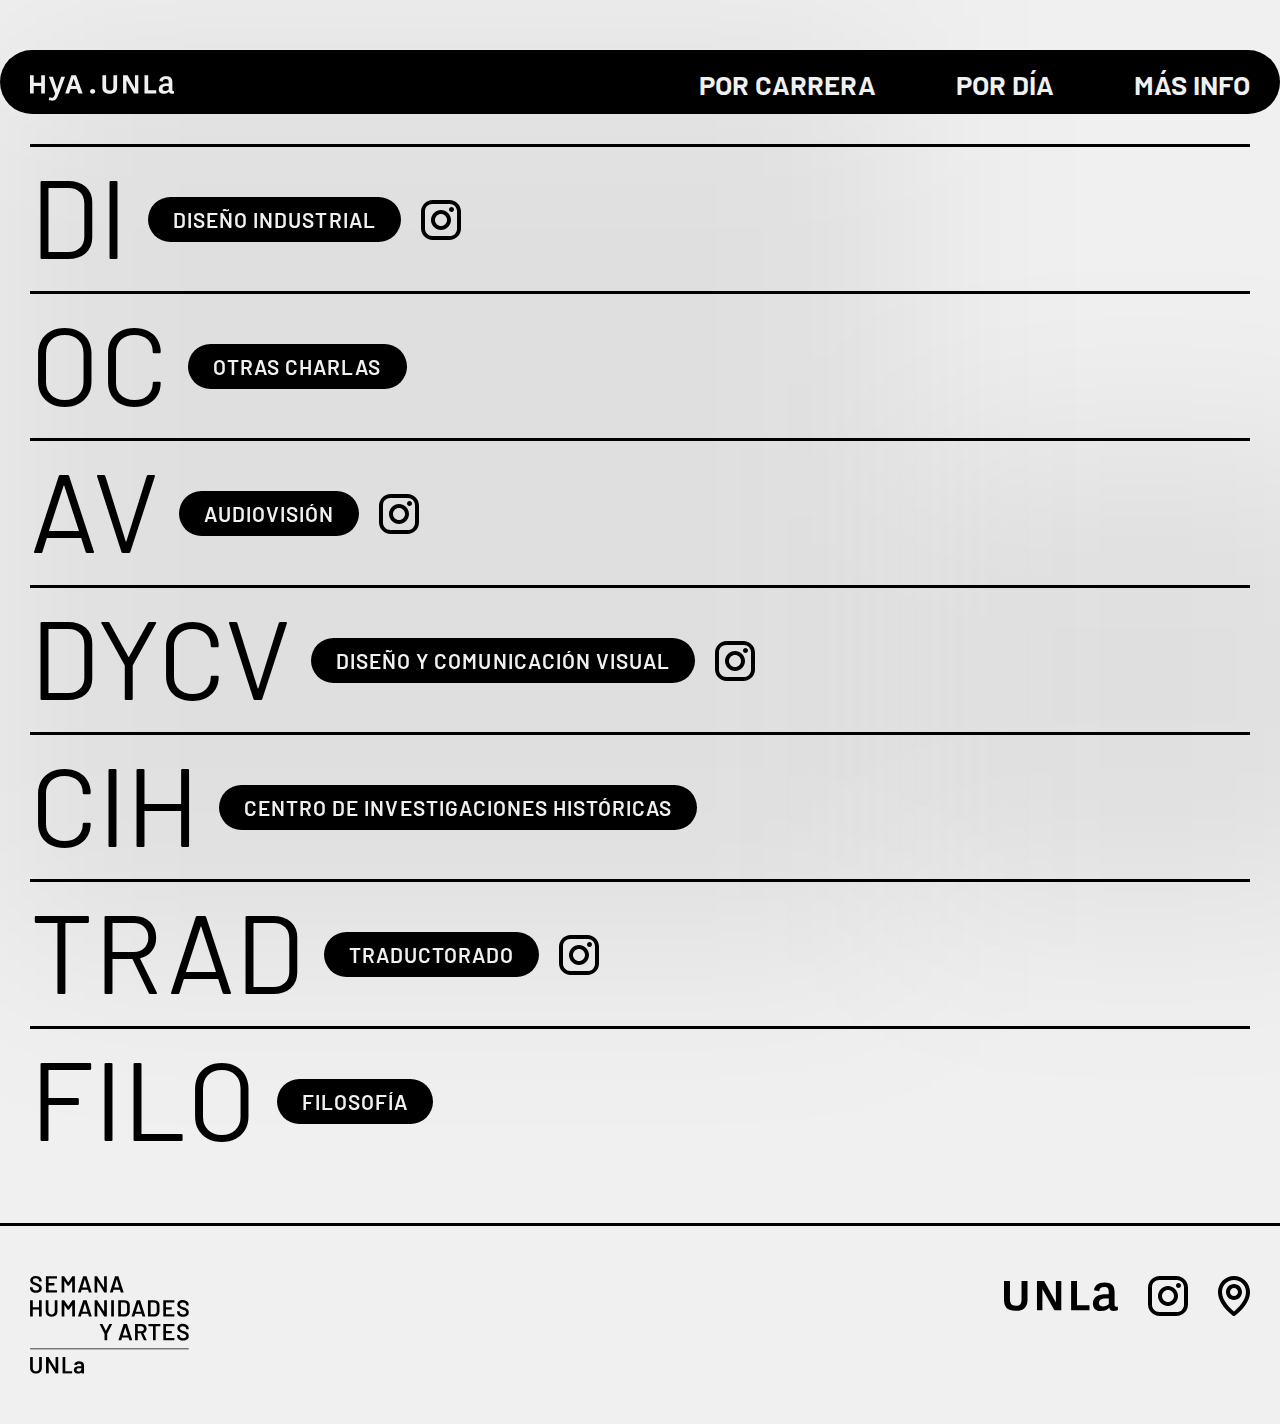
==== carreras.html @ 2138ea7d "animación del desplegable y pag de carreras" ====
<!DOCTYPE html>
<html lang="en">

<head>
    <meta charset="UTF-8">
    <meta name="viewport" content="width=device-width, initial-scale=1.0">
    <title>Carreras - Semana HyA</title>
    <link href="estilos.css" rel="stylesheet" type="text/css">
    <link rel="stylesheet" href="background.css">
</head>

<body>

    <header>
        <div>
            <img src="img/hya_logo.svg" width="144px" height="38px" alt="Logo de Humanidades y Artes, UNLa">
            <nav>
                <a href="carreras.html">por carrera</a>
                <a href="cronograma.html">por día</a>
                <a href="mas-info.html">más info</a>
            </nav>
        </div>
    </header>

    <main id="cronograma">

        <details id="industrial">
            <summary>
                <h2>DI</h2>
                <h3>DISEÑO INDUSTRIAL</h3>
                <a href="https://www.instagram.com/dindustrial_unla/" target="_blank"><img src="img/instagram_logo.svg"
                        height="40px" width="40px" alt="Instagram"></a>
            </summary>

            <ul class="actividades">
                <li class="actividad">
                    <div class="hora">
                        <svg xmlns="http://www.w3.org/2000/svg" width="58" height="57" viewBox="0 0 58 57" fill="none">
                            <g clip-path="url(#clip0_16_281)">
                                <path d="M30.7885 24.7436H26.9346V56.9256H30.7885V24.7436Z" fill="black" />
                                <path
                                    d="M29.3686 24.3418L11.624 51.4165L14.8664 53.4592L32.6109 26.3845L29.3686 24.3418Z"
                                    fill="black" />
                                <path
                                    d="M31.6691 25.3114L1.81262 38.6797L3.41356 42.1168L33.2701 28.7484L31.6691 25.3114Z"
                                    fill="black" />
                                <path
                                    d="M0.528299 22.7241L-0.0205078 26.4642L32.4685 31.0469L33.0173 27.3068L0.528299 22.7241Z"
                                    fill="black" />
                                <path
                                    d="M8.28935 8.67254L5.76538 11.528L30.5703 32.604L33.0943 29.7485L8.28935 8.67254Z"
                                    fill="black" />
                                <path
                                    d="M22.5768 0.917366L18.8789 1.9818L28.1254 32.8604L31.8233 31.796L22.5768 0.917366Z"
                                    fill="black" />
                                <path
                                    d="M35.1653 0.915083L25.9188 31.7937L29.6167 32.8581L38.8632 1.97952L35.1653 0.915083Z"
                                    fill="black" />
                                <path
                                    d="M49.4086 8.64443L24.6036 29.7204L27.1276 32.5759L51.9325 11.4999L49.4086 8.64443Z"
                                    fill="black" />
                                <path
                                    d="M57.1948 22.7217L24.7058 27.3044L25.2546 31.0445L57.7436 26.4618L57.1948 22.7217Z"
                                    fill="black" />
                                <path
                                    d="M26.0715 25.2998L24.4706 28.7368L54.3271 42.1052L55.928 38.6682L26.0715 25.2998Z"
                                    fill="black" />
                                <path
                                    d="M28.3704 24.3584L25.1281 26.4011L42.8726 53.4758L46.1149 51.4331L28.3704 24.3584Z"
                                    fill="black" />
                            </g>
                            <defs>
                                <clipPath id="clip0_16_281">
                                    <rect width="57.7231" height="56" fill="white" transform="translate(0 0.925583)" />
                                </clipPath>
                            </defs>
                        </svg>
                        <div>
                            <time>14.00</time>
                            <p>MIÉRCOLES 23</p>
                        </div>
                    </div>
                    <ul class="info">
                        <li class="nombre-charla">Taller de Diseño de Bolsos y Carteras </li>
                        <li class="expositor">Mayte Ossorio Domecq</li>
                        <li class="lugar">Ed. José Hernández -- Taller Textil e Indumentaria</li>
                    </ul>
                </li>
                <li class="actividad">
                    <div class="hora">
                        <svg xmlns="http://www.w3.org/2000/svg" width="58" height="57" viewBox="0 0 58 57" fill="none">
                            <g clip-path="url(#clip0_16_281)">
                                <path d="M30.7885 24.7436H26.9346V56.9256H30.7885V24.7436Z" fill="black" />
                                <path
                                    d="M29.3686 24.3418L11.624 51.4165L14.8664 53.4592L32.6109 26.3845L29.3686 24.3418Z"
                                    fill="black" />
                                <path
                                    d="M31.6691 25.3114L1.81262 38.6797L3.41356 42.1168L33.2701 28.7484L31.6691 25.3114Z"
                                    fill="black" />
                                <path
                                    d="M0.528299 22.7241L-0.0205078 26.4642L32.4685 31.0469L33.0173 27.3068L0.528299 22.7241Z"
                                    fill="black" />
                                <path
                                    d="M8.28935 8.67254L5.76538 11.528L30.5703 32.604L33.0943 29.7485L8.28935 8.67254Z"
                                    fill="black" />
                                <path
                                    d="M22.5768 0.917366L18.8789 1.9818L28.1254 32.8604L31.8233 31.796L22.5768 0.917366Z"
                                    fill="black" />
                                <path
                                    d="M35.1653 0.915083L25.9188 31.7937L29.6167 32.8581L38.8632 1.97952L35.1653 0.915083Z"
                                    fill="black" />
                                <path
                                    d="M49.4086 8.64443L24.6036 29.7204L27.1276 32.5759L51.9325 11.4999L49.4086 8.64443Z"
                                    fill="black" />
                                <path
                                    d="M57.1948 22.7217L24.7058 27.3044L25.2546 31.0445L57.7436 26.4618L57.1948 22.7217Z"
                                    fill="black" />
                                <path
                                    d="M26.0715 25.2998L24.4706 28.7368L54.3271 42.1052L55.928 38.6682L26.0715 25.2998Z"
                                    fill="black" />
                                <path
                                    d="M28.3704 24.3584L25.1281 26.4011L42.8726 53.4758L46.1149 51.4331L28.3704 24.3584Z"
                                    fill="black" />
                            </g>
                            <defs>
                                <clipPath id="clip0_16_281">
                                    <rect width="57.7231" height="56" fill="white" transform="translate(0 0.925583)" />
                                </clipPath>
                            </defs>
                        </svg>
                        <div>
                            <time>17.00</time>
                            <p>MIÉRCOLES 23</p>
                        </div>
                    </div>
                    <ul class="info">
                        <li class="nombre-charla">Pastas Biobasadas para impresión 3D</li>
                        <li class="expositor">Diego Velazco y Cecilia Dorado</li>
                        <li class="lugar">Ed. José Hernández -- Aula 3</li>
                    </ul>
                </li>

                <li class="actividad">
                    <div class="hora">
                        <svg xmlns="http://www.w3.org/2000/svg" width="58" height="57" viewBox="0 0 58 57" fill="none">
                            <g clip-path="url(#clip0_16_281)">
                                <path d="M30.7885 24.7436H26.9346V56.9256H30.7885V24.7436Z" fill="black" />
                                <path
                                    d="M29.3686 24.3418L11.624 51.4165L14.8664 53.4592L32.6109 26.3845L29.3686 24.3418Z"
                                    fill="black" />
                                <path
                                    d="M31.6691 25.3114L1.81262 38.6797L3.41356 42.1168L33.2701 28.7484L31.6691 25.3114Z"
                                    fill="black" />
                                <path
                                    d="M0.528299 22.7241L-0.0205078 26.4642L32.4685 31.0469L33.0173 27.3068L0.528299 22.7241Z"
                                    fill="black" />
                                <path
                                    d="M8.28935 8.67254L5.76538 11.528L30.5703 32.604L33.0943 29.7485L8.28935 8.67254Z"
                                    fill="black" />
                                <path
                                    d="M22.5768 0.917366L18.8789 1.9818L28.1254 32.8604L31.8233 31.796L22.5768 0.917366Z"
                                    fill="black" />
                                <path
                                    d="M35.1653 0.915083L25.9188 31.7937L29.6167 32.8581L38.8632 1.97952L35.1653 0.915083Z"
                                    fill="black" />
                                <path
                                    d="M49.4086 8.64443L24.6036 29.7204L27.1276 32.5759L51.9325 11.4999L49.4086 8.64443Z"
                                    fill="black" />
                                <path
                                    d="M57.1948 22.7217L24.7058 27.3044L25.2546 31.0445L57.7436 26.4618L57.1948 22.7217Z"
                                    fill="black" />
                                <path
                                    d="M26.0715 25.2998L24.4706 28.7368L54.3271 42.1052L55.928 38.6682L26.0715 25.2998Z"
                                    fill="black" />
                                <path
                                    d="M28.3704 24.3584L25.1281 26.4011L42.8726 53.4758L46.1149 51.4331L28.3704 24.3584Z"
                                    fill="black" />
                            </g>
                            <defs>
                                <clipPath id="clip0_16_281">
                                    <rect width="57.7231" height="56" fill="white" transform="translate(0 0.925583)" />
                                </clipPath>
                            </defs>
                        </svg>
                        <div>
                            <time>18.00</time>
                            <p>MIÉRCOLES 23</p>
                        </div>
                    </div>
                    <ul class="info">
                        <li class="nombre-charla">El rol del marketing en el mundo del diseño</li>
                        <li class="expositor">Daiana Pozzi</li>
                        <li class="lugar">Ed. José Hernández - Aula 5 de audiovisión y Transmisión virtual</li>
                    </ul>
                </li>

                <li class="actividad">
                    <div class="hora">
                        <svg xmlns="http://www.w3.org/2000/svg" width="58" height="57" viewBox="0 0 58 57" fill="none">
                            <g clip-path="url(#clip0_16_281)">
                                <path d="M30.7885 24.7436H26.9346V56.9256H30.7885V24.7436Z" fill="black" />
                                <path
                                    d="M29.3686 24.3418L11.624 51.4165L14.8664 53.4592L32.6109 26.3845L29.3686 24.3418Z"
                                    fill="black" />
                                <path
                                    d="M31.6691 25.3114L1.81262 38.6797L3.41356 42.1168L33.2701 28.7484L31.6691 25.3114Z"
                                    fill="black" />
                                <path
                                    d="M0.528299 22.7241L-0.0205078 26.4642L32.4685 31.0469L33.0173 27.3068L0.528299 22.7241Z"
                                    fill="black" />
                                <path
                                    d="M8.28935 8.67254L5.76538 11.528L30.5703 32.604L33.0943 29.7485L8.28935 8.67254Z"
                                    fill="black" />
                                <path
                                    d="M22.5768 0.917366L18.8789 1.9818L28.1254 32.8604L31.8233 31.796L22.5768 0.917366Z"
                                    fill="black" />
                                <path
                                    d="M35.1653 0.915083L25.9188 31.7937L29.6167 32.8581L38.8632 1.97952L35.1653 0.915083Z"
                                    fill="black" />
                                <path
                                    d="M49.4086 8.64443L24.6036 29.7204L27.1276 32.5759L51.9325 11.4999L49.4086 8.64443Z"
                                    fill="black" />
                                <path
                                    d="M57.1948 22.7217L24.7058 27.3044L25.2546 31.0445L57.7436 26.4618L57.1948 22.7217Z"
                                    fill="black" />
                                <path
                                    d="M26.0715 25.2998L24.4706 28.7368L54.3271 42.1052L55.928 38.6682L26.0715 25.2998Z"
                                    fill="black" />
                                <path
                                    d="M28.3704 24.3584L25.1281 26.4011L42.8726 53.4758L46.1149 51.4331L28.3704 24.3584Z"
                                    fill="black" />
                            </g>
                            <defs>
                                <clipPath id="clip0_16_281">
                                    <rect width="57.7231" height="56" fill="white" transform="translate(0 0.925583)" />
                                </clipPath>
                            </defs>
                        </svg>
                        <div>
                            <time>14.00</time>
                            <p>JUEVES 24</p>
                        </div>
                    </div>
                    <ul class="info">
                        <li class="nombre-charla">Seminario de soldadura por arco eléctrico</li>
                        <li class="expositor">Diego Alzapiedi</li>
                        <li class="lugar">Ed. José Hernández — Taller de Modelos y Maquetas</li>
                    </ul>
                </li>

                <li class="actividad">
                    <div class="hora">
                        <svg xmlns="http://www.w3.org/2000/svg" width="58" height="57" viewBox="0 0 58 57" fill="none">
                            <g clip-path="url(#clip0_16_281)">
                                <path d="M30.7885 24.7436H26.9346V56.9256H30.7885V24.7436Z" fill="black" />
                                <path
                                    d="M29.3686 24.3418L11.624 51.4165L14.8664 53.4592L32.6109 26.3845L29.3686 24.3418Z"
                                    fill="black" />
                                <path
                                    d="M31.6691 25.3114L1.81262 38.6797L3.41356 42.1168L33.2701 28.7484L31.6691 25.3114Z"
                                    fill="black" />
                                <path
                                    d="M0.528299 22.7241L-0.0205078 26.4642L32.4685 31.0469L33.0173 27.3068L0.528299 22.7241Z"
                                    fill="black" />
                                <path
                                    d="M8.28935 8.67254L5.76538 11.528L30.5703 32.604L33.0943 29.7485L8.28935 8.67254Z"
                                    fill="black" />
                                <path
                                    d="M22.5768 0.917366L18.8789 1.9818L28.1254 32.8604L31.8233 31.796L22.5768 0.917366Z"
                                    fill="black" />
                                <path
                                    d="M35.1653 0.915083L25.9188 31.7937L29.6167 32.8581L38.8632 1.97952L35.1653 0.915083Z"
                                    fill="black" />
                                <path
                                    d="M49.4086 8.64443L24.6036 29.7204L27.1276 32.5759L51.9325 11.4999L49.4086 8.64443Z"
                                    fill="black" />
                                <path
                                    d="M57.1948 22.7217L24.7058 27.3044L25.2546 31.0445L57.7436 26.4618L57.1948 22.7217Z"
                                    fill="black" />
                                <path
                                    d="M26.0715 25.2998L24.4706 28.7368L54.3271 42.1052L55.928 38.6682L26.0715 25.2998Z"
                                    fill="black" />
                                <path
                                    d="M28.3704 24.3584L25.1281 26.4011L42.8726 53.4758L46.1149 51.4331L28.3704 24.3584Z"
                                    fill="black" />
                            </g>
                            <defs>
                                <clipPath id="clip0_16_281">
                                    <rect width="57.7231" height="56" fill="white" transform="translate(0 0.925583)" />
                                </clipPath>
                            </defs>
                        </svg>
                        <div>
                            <time>14.00</time>
                            <p>JUEVES 24</p>
                        </div>
                    </div>
                    <ul class="info">
                        <li class="nombre-charla">Seminario de Estampado en telas</li>
                        <li class="expositor">Marcelo Diaz</li>
                        <li class="lugar">Ed. José Hernández — Taller de Confeccion Textil e Indumentaria</li>
                    </ul>
                </li>

                <li class="actividad">
                    <div class="hora">
                        <svg xmlns="http://www.w3.org/2000/svg" width="58" height="57" viewBox="0 0 58 57" fill="none">
                            <g clip-path="url(#clip0_16_281)">
                                <path d="M30.7885 24.7436H26.9346V56.9256H30.7885V24.7436Z" fill="black" />
                                <path
                                    d="M29.3686 24.3418L11.624 51.4165L14.8664 53.4592L32.6109 26.3845L29.3686 24.3418Z"
                                    fill="black" />
                                <path
                                    d="M31.6691 25.3114L1.81262 38.6797L3.41356 42.1168L33.2701 28.7484L31.6691 25.3114Z"
                                    fill="black" />
                                <path
                                    d="M0.528299 22.7241L-0.0205078 26.4642L32.4685 31.0469L33.0173 27.3068L0.528299 22.7241Z"
                                    fill="black" />
                                <path
                                    d="M8.28935 8.67254L5.76538 11.528L30.5703 32.604L33.0943 29.7485L8.28935 8.67254Z"
                                    fill="black" />
                                <path
                                    d="M22.5768 0.917366L18.8789 1.9818L28.1254 32.8604L31.8233 31.796L22.5768 0.917366Z"
                                    fill="black" />
                                <path
                                    d="M35.1653 0.915083L25.9188 31.7937L29.6167 32.8581L38.8632 1.97952L35.1653 0.915083Z"
                                    fill="black" />
                                <path
                                    d="M49.4086 8.64443L24.6036 29.7204L27.1276 32.5759L51.9325 11.4999L49.4086 8.64443Z"
                                    fill="black" />
                                <path
                                    d="M57.1948 22.7217L24.7058 27.3044L25.2546 31.0445L57.7436 26.4618L57.1948 22.7217Z"
                                    fill="black" />
                                <path
                                    d="M26.0715 25.2998L24.4706 28.7368L54.3271 42.1052L55.928 38.6682L26.0715 25.2998Z"
                                    fill="black" />
                                <path
                                    d="M28.3704 24.3584L25.1281 26.4011L42.8726 53.4758L46.1149 51.4331L28.3704 24.3584Z"
                                    fill="black" />
                            </g>
                            <defs>
                                <clipPath id="clip0_16_281">
                                    <rect width="57.7231" height="56" fill="white" transform="translate(0 0.925583)" />
                                </clipPath>
                            </defs>
                        </svg>
                        <div>
                            <time>14.00</time>
                            <p>VIERNES 25</p>
                        </div>
                    </div>
                    <ul class="info">
                        <li class="nombre-charla">Diseño Freelance para empresas </li>
                        <li class="expositor">Luciana González Franco</li>
                        <li class="lugar">Ed. José Hernández - Aula Magna Bicentenario</li>
                    </ul>
                </li>

            </ul>
        </details>

        <details id="charlas">
            <summary>
                <h2>OC</h2>
                <h3>OTRAS CHARLAS</h3>
            </summary>
            <ul class="actividades">

                <li class="actividad">
                    <div class="hora">
                        <svg xmlns="http://www.w3.org/2000/svg" width="58" height="57" viewBox="0 0 58 57" fill="none">
                            <g clip-path="url(#clip0_16_281)">
                                <path d="M30.7885 24.7436H26.9346V56.9256H30.7885V24.7436Z" fill="black" />
                                <path
                                    d="M29.3686 24.3418L11.624 51.4165L14.8664 53.4592L32.6109 26.3845L29.3686 24.3418Z"
                                    fill="black" />
                                <path
                                    d="M31.6691 25.3114L1.81262 38.6797L3.41356 42.1168L33.2701 28.7484L31.6691 25.3114Z"
                                    fill="black" />
                                <path
                                    d="M0.528299 22.7241L-0.0205078 26.4642L32.4685 31.0469L33.0173 27.3068L0.528299 22.7241Z"
                                    fill="black" />
                                <path
                                    d="M8.28935 8.67254L5.76538 11.528L30.5703 32.604L33.0943 29.7485L8.28935 8.67254Z"
                                    fill="black" />
                                <path
                                    d="M22.5768 0.917366L18.8789 1.9818L28.1254 32.8604L31.8233 31.796L22.5768 0.917366Z"
                                    fill="black" />
                                <path
                                    d="M35.1653 0.915083L25.9188 31.7937L29.6167 32.8581L38.8632 1.97952L35.1653 0.915083Z"
                                    fill="black" />
                                <path
                                    d="M49.4086 8.64443L24.6036 29.7204L27.1276 32.5759L51.9325 11.4999L49.4086 8.64443Z"
                                    fill="black" />
                                <path
                                    d="M57.1948 22.7217L24.7058 27.3044L25.2546 31.0445L57.7436 26.4618L57.1948 22.7217Z"
                                    fill="black" />
                                <path
                                    d="M26.0715 25.2998L24.4706 28.7368L54.3271 42.1052L55.928 38.6682L26.0715 25.2998Z"
                                    fill="black" />
                                <path
                                    d="M28.3704 24.3584L25.1281 26.4011L42.8726 53.4758L46.1149 51.4331L28.3704 24.3584Z"
                                    fill="black" />
                            </g>
                            <defs>
                                <clipPath id="clip0_16_281">
                                    <rect width="57.7231" height="56" fill="white" transform="translate(0 0.925583)" />
                                </clipPath>
                            </defs>
                        </svg>
                        <div>
                            <time>00.00</time>
                            <p>DÍA 00</p>
                        </div>
                    </div>
                    <ul class="info">
                        <li class="nombre-charla">Nombre de la charla <span>| más info</span></li>
                        <li class="expositor">Quién expone</li>
                        <li class="lugar">LUGAR</li>
                    </ul>
                </li>

                <li class="actividad">
                    <div class="hora">
                        <svg xmlns="http://www.w3.org/2000/svg" width="58" height="57" viewBox="0 0 58 57" fill="none">
                            <g clip-path="url(#clip0_16_281)">
                                <path d="M30.7885 24.7436H26.9346V56.9256H30.7885V24.7436Z" fill="black" />
                                <path
                                    d="M29.3686 24.3418L11.624 51.4165L14.8664 53.4592L32.6109 26.3845L29.3686 24.3418Z"
                                    fill="black" />
                                <path
                                    d="M31.6691 25.3114L1.81262 38.6797L3.41356 42.1168L33.2701 28.7484L31.6691 25.3114Z"
                                    fill="black" />
                                <path
                                    d="M0.528299 22.7241L-0.0205078 26.4642L32.4685 31.0469L33.0173 27.3068L0.528299 22.7241Z"
                                    fill="black" />
                                <path
                                    d="M8.28935 8.67254L5.76538 11.528L30.5703 32.604L33.0943 29.7485L8.28935 8.67254Z"
                                    fill="black" />
                                <path
                                    d="M22.5768 0.917366L18.8789 1.9818L28.1254 32.8604L31.8233 31.796L22.5768 0.917366Z"
                                    fill="black" />
                                <path
                                    d="M35.1653 0.915083L25.9188 31.7937L29.6167 32.8581L38.8632 1.97952L35.1653 0.915083Z"
                                    fill="black" />
                                <path
                                    d="M49.4086 8.64443L24.6036 29.7204L27.1276 32.5759L51.9325 11.4999L49.4086 8.64443Z"
                                    fill="black" />
                                <path
                                    d="M57.1948 22.7217L24.7058 27.3044L25.2546 31.0445L57.7436 26.4618L57.1948 22.7217Z"
                                    fill="black" />
                                <path
                                    d="M26.0715 25.2998L24.4706 28.7368L54.3271 42.1052L55.928 38.6682L26.0715 25.2998Z"
                                    fill="black" />
                                <path
                                    d="M28.3704 24.3584L25.1281 26.4011L42.8726 53.4758L46.1149 51.4331L28.3704 24.3584Z"
                                    fill="black" />
                            </g>
                            <defs>
                                <clipPath id="clip0_16_281">
                                    <rect width="57.7231" height="56" fill="white" transform="translate(0 0.925583)" />
                                </clipPath>
                            </defs>
                        </svg>
                        <div>
                            <time>00.00</time>
                            <p>DÍA 00</p>
                        </div>
                    </div>
                    <ul class="info">
                        <li class="nombre-charla">Nombre de la charla <span>| más info</span></li>
                        <li class="expositor">Quién expone</li>
                        <li class="lugar">LUGAR</li>
                    </ul>
                </li>

                <li class="actividad">
                    <div class="hora">
                        <svg xmlns="http://www.w3.org/2000/svg" width="58" height="57" viewBox="0 0 58 57" fill="none">
                            <g clip-path="url(#clip0_16_281)">
                                <path d="M30.7885 24.7436H26.9346V56.9256H30.7885V24.7436Z" fill="black" />
                                <path
                                    d="M29.3686 24.3418L11.624 51.4165L14.8664 53.4592L32.6109 26.3845L29.3686 24.3418Z"
                                    fill="black" />
                                <path
                                    d="M31.6691 25.3114L1.81262 38.6797L3.41356 42.1168L33.2701 28.7484L31.6691 25.3114Z"
                                    fill="black" />
                                <path
                                    d="M0.528299 22.7241L-0.0205078 26.4642L32.4685 31.0469L33.0173 27.3068L0.528299 22.7241Z"
                                    fill="black" />
                                <path
                                    d="M8.28935 8.67254L5.76538 11.528L30.5703 32.604L33.0943 29.7485L8.28935 8.67254Z"
                                    fill="black" />
                                <path
                                    d="M22.5768 0.917366L18.8789 1.9818L28.1254 32.8604L31.8233 31.796L22.5768 0.917366Z"
                                    fill="black" />
                                <path
                                    d="M35.1653 0.915083L25.9188 31.7937L29.6167 32.8581L38.8632 1.97952L35.1653 0.915083Z"
                                    fill="black" />
                                <path
                                    d="M49.4086 8.64443L24.6036 29.7204L27.1276 32.5759L51.9325 11.4999L49.4086 8.64443Z"
                                    fill="black" />
                                <path
                                    d="M57.1948 22.7217L24.7058 27.3044L25.2546 31.0445L57.7436 26.4618L57.1948 22.7217Z"
                                    fill="black" />
                                <path
                                    d="M26.0715 25.2998L24.4706 28.7368L54.3271 42.1052L55.928 38.6682L26.0715 25.2998Z"
                                    fill="black" />
                                <path
                                    d="M28.3704 24.3584L25.1281 26.4011L42.8726 53.4758L46.1149 51.4331L28.3704 24.3584Z"
                                    fill="black" />
                            </g>
                            <defs>
                                <clipPath id="clip0_16_281">
                                    <rect width="57.7231" height="56" fill="white" transform="translate(0 0.925583)" />
                                </clipPath>
                            </defs>
                        </svg>
                        <div>
                            <time>00.00</time>
                            <p>DÍA 00</p>
                        </div>
                    </div>
                    <ul class="info">
                        <li class="nombre-charla">Nombre de la charla <span>| más info</span></li>
                        <li class="expositor">Quién expone</li>
                        <li class="lugar">LUGAR</li>
                    </ul>
                </li>

                <li class="actividad">
                    <div class="hora">
                        <svg xmlns="http://www.w3.org/2000/svg" width="58" height="57" viewBox="0 0 58 57" fill="none">
                            <g clip-path="url(#clip0_16_281)">
                                <path d="M30.7885 24.7436H26.9346V56.9256H30.7885V24.7436Z" fill="black" />
                                <path
                                    d="M29.3686 24.3418L11.624 51.4165L14.8664 53.4592L32.6109 26.3845L29.3686 24.3418Z"
                                    fill="black" />
                                <path
                                    d="M31.6691 25.3114L1.81262 38.6797L3.41356 42.1168L33.2701 28.7484L31.6691 25.3114Z"
                                    fill="black" />
                                <path
                                    d="M0.528299 22.7241L-0.0205078 26.4642L32.4685 31.0469L33.0173 27.3068L0.528299 22.7241Z"
                                    fill="black" />
                                <path
                                    d="M8.28935 8.67254L5.76538 11.528L30.5703 32.604L33.0943 29.7485L8.28935 8.67254Z"
                                    fill="black" />
                                <path
                                    d="M22.5768 0.917366L18.8789 1.9818L28.1254 32.8604L31.8233 31.796L22.5768 0.917366Z"
                                    fill="black" />
                                <path
                                    d="M35.1653 0.915083L25.9188 31.7937L29.6167 32.8581L38.8632 1.97952L35.1653 0.915083Z"
                                    fill="black" />
                                <path
                                    d="M49.4086 8.64443L24.6036 29.7204L27.1276 32.5759L51.9325 11.4999L49.4086 8.64443Z"
                                    fill="black" />
                                <path
                                    d="M57.1948 22.7217L24.7058 27.3044L25.2546 31.0445L57.7436 26.4618L57.1948 22.7217Z"
                                    fill="black" />
                                <path
                                    d="M26.0715 25.2998L24.4706 28.7368L54.3271 42.1052L55.928 38.6682L26.0715 25.2998Z"
                                    fill="black" />
                                <path
                                    d="M28.3704 24.3584L25.1281 26.4011L42.8726 53.4758L46.1149 51.4331L28.3704 24.3584Z"
                                    fill="black" />
                            </g>
                            <defs>
                                <clipPath id="clip0_16_281">
                                    <rect width="57.7231" height="56" fill="white" transform="translate(0 0.925583)" />
                                </clipPath>
                            </defs>
                        </svg>
                        <div>
                            <time>00.00</time>
                            <p>DÍA 00</p>
                        </div>
                    </div>
                    <ul class="info">
                        <li class="nombre-charla">Nombre de la charla <span>| más info</span></li>
                        <li class="expositor">Quién expone</li>
                        <li class="lugar">LUGAR</li>
                    </ul>
                </li>

                <li class="actividad">
                    <div class="hora">
                        <svg xmlns="http://www.w3.org/2000/svg" width="58" height="57" viewBox="0 0 58 57" fill="none">
                            <g clip-path="url(#clip0_16_281)">
                                <path d="M30.7885 24.7436H26.9346V56.9256H30.7885V24.7436Z" fill="black" />
                                <path
                                    d="M29.3686 24.3418L11.624 51.4165L14.8664 53.4592L32.6109 26.3845L29.3686 24.3418Z"
                                    fill="black" />
                                <path
                                    d="M31.6691 25.3114L1.81262 38.6797L3.41356 42.1168L33.2701 28.7484L31.6691 25.3114Z"
                                    fill="black" />
                                <path
                                    d="M0.528299 22.7241L-0.0205078 26.4642L32.4685 31.0469L33.0173 27.3068L0.528299 22.7241Z"
                                    fill="black" />
                                <path
                                    d="M8.28935 8.67254L5.76538 11.528L30.5703 32.604L33.0943 29.7485L8.28935 8.67254Z"
                                    fill="black" />
                                <path
                                    d="M22.5768 0.917366L18.8789 1.9818L28.1254 32.8604L31.8233 31.796L22.5768 0.917366Z"
                                    fill="black" />
                                <path
                                    d="M35.1653 0.915083L25.9188 31.7937L29.6167 32.8581L38.8632 1.97952L35.1653 0.915083Z"
                                    fill="black" />
                                <path
                                    d="M49.4086 8.64443L24.6036 29.7204L27.1276 32.5759L51.9325 11.4999L49.4086 8.64443Z"
                                    fill="black" />
                                <path
                                    d="M57.1948 22.7217L24.7058 27.3044L25.2546 31.0445L57.7436 26.4618L57.1948 22.7217Z"
                                    fill="black" />
                                <path
                                    d="M26.0715 25.2998L24.4706 28.7368L54.3271 42.1052L55.928 38.6682L26.0715 25.2998Z"
                                    fill="black" />
                                <path
                                    d="M28.3704 24.3584L25.1281 26.4011L42.8726 53.4758L46.1149 51.4331L28.3704 24.3584Z"
                                    fill="black" />
                            </g>
                            <defs>
                                <clipPath id="clip0_16_281">
                                    <rect width="57.7231" height="56" fill="white" transform="translate(0 0.925583)" />
                                </clipPath>
                            </defs>
                        </svg>
                        <div>
                            <time>00.00</time>
                            <p>DÍA 00</p>
                        </div>
                    </div>
                    <ul class="info">
                        <li class="nombre-charla">Nombre de la charla <span>| más info</span></li>
                        <li class="expositor">Quién expone</li>
                        <li class="lugar">LUGAR</li>
                    </ul>
                </li>

            </ul>
        </details>

        <details id="audiovision">
            <summary>
                <h2>AV</h2>
                <h3>AUDIOVISIÓN</h3>
                <a href="https://www.instagram.com/audiovision.unla.oficial/" target="_blank"><img
                        src="img/instagram_logo.svg" height="40px" width="40px" alt="Instagram"></a>
            </summary>
            <ul class="actividades">

                <li class="actividad">
                    <div class="hora">
                        <svg xmlns="http://www.w3.org/2000/svg" width="58" height="57" viewBox="0 0 58 57" fill="none">
                            <g clip-path="url(#clip0_16_281)">
                                <path d="M30.7885 24.7436H26.9346V56.9256H30.7885V24.7436Z" fill="black" />
                                <path
                                    d="M29.3686 24.3418L11.624 51.4165L14.8664 53.4592L32.6109 26.3845L29.3686 24.3418Z"
                                    fill="black" />
                                <path
                                    d="M31.6691 25.3114L1.81262 38.6797L3.41356 42.1168L33.2701 28.7484L31.6691 25.3114Z"
                                    fill="black" />
                                <path
                                    d="M0.528299 22.7241L-0.0205078 26.4642L32.4685 31.0469L33.0173 27.3068L0.528299 22.7241Z"
                                    fill="black" />
                                <path
                                    d="M8.28935 8.67254L5.76538 11.528L30.5703 32.604L33.0943 29.7485L8.28935 8.67254Z"
                                    fill="black" />
                                <path
                                    d="M22.5768 0.917366L18.8789 1.9818L28.1254 32.8604L31.8233 31.796L22.5768 0.917366Z"
                                    fill="black" />
                                <path
                                    d="M35.1653 0.915083L25.9188 31.7937L29.6167 32.8581L38.8632 1.97952L35.1653 0.915083Z"
                                    fill="black" />
                                <path
                                    d="M49.4086 8.64443L24.6036 29.7204L27.1276 32.5759L51.9325 11.4999L49.4086 8.64443Z"
                                    fill="black" />
                                <path
                                    d="M57.1948 22.7217L24.7058 27.3044L25.2546 31.0445L57.7436 26.4618L57.1948 22.7217Z"
                                    fill="black" />
                                <path
                                    d="M26.0715 25.2998L24.4706 28.7368L54.3271 42.1052L55.928 38.6682L26.0715 25.2998Z"
                                    fill="black" />
                                <path
                                    d="M28.3704 24.3584L25.1281 26.4011L42.8726 53.4758L46.1149 51.4331L28.3704 24.3584Z"
                                    fill="black" />
                            </g>
                            <defs>
                                <clipPath id="clip0_16_281">
                                    <rect width="57.7231" height="56" fill="white" transform="translate(0 0.925583)" />
                                </clipPath>
                            </defs>
                        </svg>
                        <div>
                            <time>00.00</time>
                            <p>DÍA 00</p>
                        </div>
                    </div>
                    <ul class="info">
                        <li class="nombre-charla">Nombre de la charla <span>| más info</span></li>
                        <li class="expositor">Quién expone</li>
                        <li class="lugar">LUGAR</li>
                    </ul>
                </li>

                <li class="actividad">
                    <div class="hora">
                        <svg xmlns="http://www.w3.org/2000/svg" width="58" height="57" viewBox="0 0 58 57" fill="none">
                            <g clip-path="url(#clip0_16_281)">
                                <path d="M30.7885 24.7436H26.9346V56.9256H30.7885V24.7436Z" fill="black" />
                                <path
                                    d="M29.3686 24.3418L11.624 51.4165L14.8664 53.4592L32.6109 26.3845L29.3686 24.3418Z"
                                    fill="black" />
                                <path
                                    d="M31.6691 25.3114L1.81262 38.6797L3.41356 42.1168L33.2701 28.7484L31.6691 25.3114Z"
                                    fill="black" />
                                <path
                                    d="M0.528299 22.7241L-0.0205078 26.4642L32.4685 31.0469L33.0173 27.3068L0.528299 22.7241Z"
                                    fill="black" />
                                <path
                                    d="M8.28935 8.67254L5.76538 11.528L30.5703 32.604L33.0943 29.7485L8.28935 8.67254Z"
                                    fill="black" />
                                <path
                                    d="M22.5768 0.917366L18.8789 1.9818L28.1254 32.8604L31.8233 31.796L22.5768 0.917366Z"
                                    fill="black" />
                                <path
                                    d="M35.1653 0.915083L25.9188 31.7937L29.6167 32.8581L38.8632 1.97952L35.1653 0.915083Z"
                                    fill="black" />
                                <path
                                    d="M49.4086 8.64443L24.6036 29.7204L27.1276 32.5759L51.9325 11.4999L49.4086 8.64443Z"
                                    fill="black" />
                                <path
                                    d="M57.1948 22.7217L24.7058 27.3044L25.2546 31.0445L57.7436 26.4618L57.1948 22.7217Z"
                                    fill="black" />
                                <path
                                    d="M26.0715 25.2998L24.4706 28.7368L54.3271 42.1052L55.928 38.6682L26.0715 25.2998Z"
                                    fill="black" />
                                <path
                                    d="M28.3704 24.3584L25.1281 26.4011L42.8726 53.4758L46.1149 51.4331L28.3704 24.3584Z"
                                    fill="black" />
                            </g>
                            <defs>
                                <clipPath id="clip0_16_281">
                                    <rect width="57.7231" height="56" fill="white" transform="translate(0 0.925583)" />
                                </clipPath>
                            </defs>
                        </svg>
                        <div>
                            <time>00.00</time>
                            <p>DÍA 00</p>
                        </div>
                    </div>
                    <ul class="info">
                        <li class="nombre-charla">Nombre de la charla <span>| más info</span></li>
                        <li class="expositor">Quién expone</li>
                        <li class="lugar">LUGAR</li>
                    </ul>
                </li>

                <li class="actividad">
                    <div class="hora">
                        <svg xmlns="http://www.w3.org/2000/svg" width="58" height="57" viewBox="0 0 58 57" fill="none">
                            <g clip-path="url(#clip0_16_281)">
                                <path d="M30.7885 24.7436H26.9346V56.9256H30.7885V24.7436Z" fill="black" />
                                <path
                                    d="M29.3686 24.3418L11.624 51.4165L14.8664 53.4592L32.6109 26.3845L29.3686 24.3418Z"
                                    fill="black" />
                                <path
                                    d="M31.6691 25.3114L1.81262 38.6797L3.41356 42.1168L33.2701 28.7484L31.6691 25.3114Z"
                                    fill="black" />
                                <path
                                    d="M0.528299 22.7241L-0.0205078 26.4642L32.4685 31.0469L33.0173 27.3068L0.528299 22.7241Z"
                                    fill="black" />
                                <path
                                    d="M8.28935 8.67254L5.76538 11.528L30.5703 32.604L33.0943 29.7485L8.28935 8.67254Z"
                                    fill="black" />
                                <path
                                    d="M22.5768 0.917366L18.8789 1.9818L28.1254 32.8604L31.8233 31.796L22.5768 0.917366Z"
                                    fill="black" />
                                <path
                                    d="M35.1653 0.915083L25.9188 31.7937L29.6167 32.8581L38.8632 1.97952L35.1653 0.915083Z"
                                    fill="black" />
                                <path
                                    d="M49.4086 8.64443L24.6036 29.7204L27.1276 32.5759L51.9325 11.4999L49.4086 8.64443Z"
                                    fill="black" />
                                <path
                                    d="M57.1948 22.7217L24.7058 27.3044L25.2546 31.0445L57.7436 26.4618L57.1948 22.7217Z"
                                    fill="black" />
                                <path
                                    d="M26.0715 25.2998L24.4706 28.7368L54.3271 42.1052L55.928 38.6682L26.0715 25.2998Z"
                                    fill="black" />
                                <path
                                    d="M28.3704 24.3584L25.1281 26.4011L42.8726 53.4758L46.1149 51.4331L28.3704 24.3584Z"
                                    fill="black" />
                            </g>
                            <defs>
                                <clipPath id="clip0_16_281">
                                    <rect width="57.7231" height="56" fill="white" transform="translate(0 0.925583)" />
                                </clipPath>
                            </defs>
                        </svg>
                        <div>
                            <time>00.00</time>
                            <p>DÍA 00</p>
                        </div>
                    </div>
                    <ul class="info">
                        <li class="nombre-charla">Nombre de la charla <span>| más info</span></li>
                        <li class="expositor">Quién expone</li>
                        <li class="lugar">LUGAR</li>
                    </ul>
                </li>

            </ul>
        </details>

        <details id="diseño">
            <summary>
                <h2>DYCV</h2>
                <h3>DISEÑO Y COMUNICACIÓN VISUAL</h3>
                <a href="https://www.instagram.com/dycvisual.unla/" target="_blank"><img src="img/instagram_logo.svg"
                        height="40px" width="40px" alt="Instagram"></a>
            </summary>
            <ul class="actividades">

                <li class="actividad">
                    <div class="hora">
                        <svg xmlns="http://www.w3.org/2000/svg" width="58" height="57" viewBox="0 0 58 57" fill="none">
                            <g clip-path="url(#clip0_16_281)">
                                <path d="M30.7885 24.7436H26.9346V56.9256H30.7885V24.7436Z" fill="black" />
                                <path
                                    d="M29.3686 24.3418L11.624 51.4165L14.8664 53.4592L32.6109 26.3845L29.3686 24.3418Z"
                                    fill="black" />
                                <path
                                    d="M31.6691 25.3114L1.81262 38.6797L3.41356 42.1168L33.2701 28.7484L31.6691 25.3114Z"
                                    fill="black" />
                                <path
                                    d="M0.528299 22.7241L-0.0205078 26.4642L32.4685 31.0469L33.0173 27.3068L0.528299 22.7241Z"
                                    fill="black" />
                                <path
                                    d="M8.28935 8.67254L5.76538 11.528L30.5703 32.604L33.0943 29.7485L8.28935 8.67254Z"
                                    fill="black" />
                                <path
                                    d="M22.5768 0.917366L18.8789 1.9818L28.1254 32.8604L31.8233 31.796L22.5768 0.917366Z"
                                    fill="black" />
                                <path
                                    d="M35.1653 0.915083L25.9188 31.7937L29.6167 32.8581L38.8632 1.97952L35.1653 0.915083Z"
                                    fill="black" />
                                <path
                                    d="M49.4086 8.64443L24.6036 29.7204L27.1276 32.5759L51.9325 11.4999L49.4086 8.64443Z"
                                    fill="black" />
                                <path
                                    d="M57.1948 22.7217L24.7058 27.3044L25.2546 31.0445L57.7436 26.4618L57.1948 22.7217Z"
                                    fill="black" />
                                <path
                                    d="M26.0715 25.2998L24.4706 28.7368L54.3271 42.1052L55.928 38.6682L26.0715 25.2998Z"
                                    fill="black" />
                                <path
                                    d="M28.3704 24.3584L25.1281 26.4011L42.8726 53.4758L46.1149 51.4331L28.3704 24.3584Z"
                                    fill="black" />
                            </g>
                            <defs>
                                <clipPath id="clip0_16_281">
                                    <rect width="57.7231" height="56" fill="white" transform="translate(0 0.925583)" />
                                </clipPath>
                            </defs>
                        </svg>
                        <div>
                            <time>00.00</time>
                            <p>DÍA 00</p>
                        </div>
                    </div>
                    <ul class="info">
                        <li class="nombre-charla">Nombre de la charla <span>| más info</span></li>
                        <li class="expositor">Quién expone</li>
                        <li class="lugar">LUGAR</li>
                    </ul>
                </li>

                <li class="actividad">
                    <div class="hora">
                        <svg xmlns="http://www.w3.org/2000/svg" width="58" height="57" viewBox="0 0 58 57" fill="none">
                            <g clip-path="url(#clip0_16_281)">
                                <path d="M30.7885 24.7436H26.9346V56.9256H30.7885V24.7436Z" fill="black" />
                                <path
                                    d="M29.3686 24.3418L11.624 51.4165L14.8664 53.4592L32.6109 26.3845L29.3686 24.3418Z"
                                    fill="black" />
                                <path
                                    d="M31.6691 25.3114L1.81262 38.6797L3.41356 42.1168L33.2701 28.7484L31.6691 25.3114Z"
                                    fill="black" />
                                <path
                                    d="M0.528299 22.7241L-0.0205078 26.4642L32.4685 31.0469L33.0173 27.3068L0.528299 22.7241Z"
                                    fill="black" />
                                <path
                                    d="M8.28935 8.67254L5.76538 11.528L30.5703 32.604L33.0943 29.7485L8.28935 8.67254Z"
                                    fill="black" />
                                <path
                                    d="M22.5768 0.917366L18.8789 1.9818L28.1254 32.8604L31.8233 31.796L22.5768 0.917366Z"
                                    fill="black" />
                                <path
                                    d="M35.1653 0.915083L25.9188 31.7937L29.6167 32.8581L38.8632 1.97952L35.1653 0.915083Z"
                                    fill="black" />
                                <path
                                    d="M49.4086 8.64443L24.6036 29.7204L27.1276 32.5759L51.9325 11.4999L49.4086 8.64443Z"
                                    fill="black" />
                                <path
                                    d="M57.1948 22.7217L24.7058 27.3044L25.2546 31.0445L57.7436 26.4618L57.1948 22.7217Z"
                                    fill="black" />
                                <path
                                    d="M26.0715 25.2998L24.4706 28.7368L54.3271 42.1052L55.928 38.6682L26.0715 25.2998Z"
                                    fill="black" />
                                <path
                                    d="M28.3704 24.3584L25.1281 26.4011L42.8726 53.4758L46.1149 51.4331L28.3704 24.3584Z"
                                    fill="black" />
                            </g>
                            <defs>
                                <clipPath id="clip0_16_281">
                                    <rect width="57.7231" height="56" fill="white" transform="translate(0 0.925583)" />
                                </clipPath>
                            </defs>
                        </svg>
                        <div>
                            <time>00.00</time>
                            <p>DÍA 00</p>
                        </div>
                    </div>
                    <ul class="info">
                        <li class="nombre-charla">Nombre de la charla <span>| más info</span></li>
                        <li class="expositor">Quién expone</li>
                        <li class="lugar">LUGAR</li>
                    </ul>
                </li>

                <li class="actividad">
                    <div class="hora">
                        <svg xmlns="http://www.w3.org/2000/svg" width="58" height="57" viewBox="0 0 58 57" fill="none">
                            <g clip-path="url(#clip0_16_281)">
                                <path d="M30.7885 24.7436H26.9346V56.9256H30.7885V24.7436Z" fill="black" />
                                <path
                                    d="M29.3686 24.3418L11.624 51.4165L14.8664 53.4592L32.6109 26.3845L29.3686 24.3418Z"
                                    fill="black" />
                                <path
                                    d="M31.6691 25.3114L1.81262 38.6797L3.41356 42.1168L33.2701 28.7484L31.6691 25.3114Z"
                                    fill="black" />
                                <path
                                    d="M0.528299 22.7241L-0.0205078 26.4642L32.4685 31.0469L33.0173 27.3068L0.528299 22.7241Z"
                                    fill="black" />
                                <path
                                    d="M8.28935 8.67254L5.76538 11.528L30.5703 32.604L33.0943 29.7485L8.28935 8.67254Z"
                                    fill="black" />
                                <path
                                    d="M22.5768 0.917366L18.8789 1.9818L28.1254 32.8604L31.8233 31.796L22.5768 0.917366Z"
                                    fill="black" />
                                <path
                                    d="M35.1653 0.915083L25.9188 31.7937L29.6167 32.8581L38.8632 1.97952L35.1653 0.915083Z"
                                    fill="black" />
                                <path
                                    d="M49.4086 8.64443L24.6036 29.7204L27.1276 32.5759L51.9325 11.4999L49.4086 8.64443Z"
                                    fill="black" />
                                <path
                                    d="M57.1948 22.7217L24.7058 27.3044L25.2546 31.0445L57.7436 26.4618L57.1948 22.7217Z"
                                    fill="black" />
                                <path
                                    d="M26.0715 25.2998L24.4706 28.7368L54.3271 42.1052L55.928 38.6682L26.0715 25.2998Z"
                                    fill="black" />
                                <path
                                    d="M28.3704 24.3584L25.1281 26.4011L42.8726 53.4758L46.1149 51.4331L28.3704 24.3584Z"
                                    fill="black" />
                            </g>
                            <defs>
                                <clipPath id="clip0_16_281">
                                    <rect width="57.7231" height="56" fill="white" transform="translate(0 0.925583)" />
                                </clipPath>
                            </defs>
                        </svg>
                        <div>
                            <time>00.00</time>
                            <p>DÍA 00</p>
                        </div>
                    </div>
                    <ul class="info">
                        <li class="nombre-charla">Nombre de la charla <span>| más info</span></li>
                        <li class="expositor">Quién expone</li>
                        <li class="lugar">LUGAR</li>
                    </ul>
                </li>

                <li class="actividad">
                    <div class="hora">
                        <svg xmlns="http://www.w3.org/2000/svg" width="58" height="57" viewBox="0 0 58 57" fill="none">
                            <g clip-path="url(#clip0_16_281)">
                                <path d="M30.7885 24.7436H26.9346V56.9256H30.7885V24.7436Z" fill="black" />
                                <path
                                    d="M29.3686 24.3418L11.624 51.4165L14.8664 53.4592L32.6109 26.3845L29.3686 24.3418Z"
                                    fill="black" />
                                <path
                                    d="M31.6691 25.3114L1.81262 38.6797L3.41356 42.1168L33.2701 28.7484L31.6691 25.3114Z"
                                    fill="black" />
                                <path
                                    d="M0.528299 22.7241L-0.0205078 26.4642L32.4685 31.0469L33.0173 27.3068L0.528299 22.7241Z"
                                    fill="black" />
                                <path
                                    d="M8.28935 8.67254L5.76538 11.528L30.5703 32.604L33.0943 29.7485L8.28935 8.67254Z"
                                    fill="black" />
                                <path
                                    d="M22.5768 0.917366L18.8789 1.9818L28.1254 32.8604L31.8233 31.796L22.5768 0.917366Z"
                                    fill="black" />
                                <path
                                    d="M35.1653 0.915083L25.9188 31.7937L29.6167 32.8581L38.8632 1.97952L35.1653 0.915083Z"
                                    fill="black" />
                                <path
                                    d="M49.4086 8.64443L24.6036 29.7204L27.1276 32.5759L51.9325 11.4999L49.4086 8.64443Z"
                                    fill="black" />
                                <path
                                    d="M57.1948 22.7217L24.7058 27.3044L25.2546 31.0445L57.7436 26.4618L57.1948 22.7217Z"
                                    fill="black" />
                                <path
                                    d="M26.0715 25.2998L24.4706 28.7368L54.3271 42.1052L55.928 38.6682L26.0715 25.2998Z"
                                    fill="black" />
                                <path
                                    d="M28.3704 24.3584L25.1281 26.4011L42.8726 53.4758L46.1149 51.4331L28.3704 24.3584Z"
                                    fill="black" />
                            </g>
                            <defs>
                                <clipPath id="clip0_16_281">
                                    <rect width="57.7231" height="56" fill="white" transform="translate(0 0.925583)" />
                                </clipPath>
                            </defs>
                        </svg>
                        <div>
                            <time>00.00</time>
                            <p>DÍA 00</p>
                        </div>
                    </div>
                    <ul class="info">
                        <li class="nombre-charla">Nombre de la charla <span>| más info</span></li>
                        <li class="expositor">Quién expone</li>
                        <li class="lugar">LUGAR</li>
                    </ul>
                </li>

                <li class="actividad">
                    <div class="hora">
                        <svg xmlns="http://www.w3.org/2000/svg" width="58" height="57" viewBox="0 0 58 57" fill="none">
                            <g clip-path="url(#clip0_16_281)">
                                <path d="M30.7885 24.7436H26.9346V56.9256H30.7885V24.7436Z" fill="black" />
                                <path
                                    d="M29.3686 24.3418L11.624 51.4165L14.8664 53.4592L32.6109 26.3845L29.3686 24.3418Z"
                                    fill="black" />
                                <path
                                    d="M31.6691 25.3114L1.81262 38.6797L3.41356 42.1168L33.2701 28.7484L31.6691 25.3114Z"
                                    fill="black" />
                                <path
                                    d="M0.528299 22.7241L-0.0205078 26.4642L32.4685 31.0469L33.0173 27.3068L0.528299 22.7241Z"
                                    fill="black" />
                                <path
                                    d="M8.28935 8.67254L5.76538 11.528L30.5703 32.604L33.0943 29.7485L8.28935 8.67254Z"
                                    fill="black" />
                                <path
                                    d="M22.5768 0.917366L18.8789 1.9818L28.1254 32.8604L31.8233 31.796L22.5768 0.917366Z"
                                    fill="black" />
                                <path
                                    d="M35.1653 0.915083L25.9188 31.7937L29.6167 32.8581L38.8632 1.97952L35.1653 0.915083Z"
                                    fill="black" />
                                <path
                                    d="M49.4086 8.64443L24.6036 29.7204L27.1276 32.5759L51.9325 11.4999L49.4086 8.64443Z"
                                    fill="black" />
                                <path
                                    d="M57.1948 22.7217L24.7058 27.3044L25.2546 31.0445L57.7436 26.4618L57.1948 22.7217Z"
                                    fill="black" />
                                <path
                                    d="M26.0715 25.2998L24.4706 28.7368L54.3271 42.1052L55.928 38.6682L26.0715 25.2998Z"
                                    fill="black" />
                                <path
                                    d="M28.3704 24.3584L25.1281 26.4011L42.8726 53.4758L46.1149 51.4331L28.3704 24.3584Z"
                                    fill="black" />
                            </g>
                            <defs>
                                <clipPath id="clip0_16_281">
                                    <rect width="57.7231" height="56" fill="white" transform="translate(0 0.925583)" />
                                </clipPath>
                            </defs>
                        </svg>
                        <div>
                            <time>00.00</time>
                            <p>DÍA 00</p>
                        </div>
                    </div>
                    <ul class="info">
                        <li class="nombre-charla">Nombre de la charla <span>| más info</span></li>
                        <li class="expositor">Quién expone</li>
                        <li class="lugar">LUGAR</li>
                    </ul>
                </li>

                <li class="actividad">
                    <div class="hora">
                        <svg xmlns="http://www.w3.org/2000/svg" width="58" height="57" viewBox="0 0 58 57" fill="none">
                            <g clip-path="url(#clip0_16_281)">
                                <path d="M30.7885 24.7436H26.9346V56.9256H30.7885V24.7436Z" fill="black" />
                                <path
                                    d="M29.3686 24.3418L11.624 51.4165L14.8664 53.4592L32.6109 26.3845L29.3686 24.3418Z"
                                    fill="black" />
                                <path
                                    d="M31.6691 25.3114L1.81262 38.6797L3.41356 42.1168L33.2701 28.7484L31.6691 25.3114Z"
                                    fill="black" />
                                <path
                                    d="M0.528299 22.7241L-0.0205078 26.4642L32.4685 31.0469L33.0173 27.3068L0.528299 22.7241Z"
                                    fill="black" />
                                <path
                                    d="M8.28935 8.67254L5.76538 11.528L30.5703 32.604L33.0943 29.7485L8.28935 8.67254Z"
                                    fill="black" />
                                <path
                                    d="M22.5768 0.917366L18.8789 1.9818L28.1254 32.8604L31.8233 31.796L22.5768 0.917366Z"
                                    fill="black" />
                                <path
                                    d="M35.1653 0.915083L25.9188 31.7937L29.6167 32.8581L38.8632 1.97952L35.1653 0.915083Z"
                                    fill="black" />
                                <path
                                    d="M49.4086 8.64443L24.6036 29.7204L27.1276 32.5759L51.9325 11.4999L49.4086 8.64443Z"
                                    fill="black" />
                                <path
                                    d="M57.1948 22.7217L24.7058 27.3044L25.2546 31.0445L57.7436 26.4618L57.1948 22.7217Z"
                                    fill="black" />
                                <path
                                    d="M26.0715 25.2998L24.4706 28.7368L54.3271 42.1052L55.928 38.6682L26.0715 25.2998Z"
                                    fill="black" />
                                <path
                                    d="M28.3704 24.3584L25.1281 26.4011L42.8726 53.4758L46.1149 51.4331L28.3704 24.3584Z"
                                    fill="black" />
                            </g>
                            <defs>
                                <clipPath id="clip0_16_281">
                                    <rect width="57.7231" height="56" fill="white" transform="translate(0 0.925583)" />
                                </clipPath>
                            </defs>
                        </svg>
                        <div>
                            <time>00.00</time>
                            <p>DÍA 00</p>
                        </div>
                    </div>
                    <ul class="info">
                        <li class="nombre-charla">Nombre de la charla <span>| más info</span></li>
                        <li class="expositor">Quién expone</li>
                        <li class="lugar">LUGAR</li>
                    </ul>
                </li>

                <li class="actividad">
                    <div class="hora">
                        <svg xmlns="http://www.w3.org/2000/svg" width="58" height="57" viewBox="0 0 58 57" fill="none">
                            <g clip-path="url(#clip0_16_281)">
                                <path d="M30.7885 24.7436H26.9346V56.9256H30.7885V24.7436Z" fill="black" />
                                <path
                                    d="M29.3686 24.3418L11.624 51.4165L14.8664 53.4592L32.6109 26.3845L29.3686 24.3418Z"
                                    fill="black" />
                                <path
                                    d="M31.6691 25.3114L1.81262 38.6797L3.41356 42.1168L33.2701 28.7484L31.6691 25.3114Z"
                                    fill="black" />
                                <path
                                    d="M0.528299 22.7241L-0.0205078 26.4642L32.4685 31.0469L33.0173 27.3068L0.528299 22.7241Z"
                                    fill="black" />
                                <path
                                    d="M8.28935 8.67254L5.76538 11.528L30.5703 32.604L33.0943 29.7485L8.28935 8.67254Z"
                                    fill="black" />
                                <path
                                    d="M22.5768 0.917366L18.8789 1.9818L28.1254 32.8604L31.8233 31.796L22.5768 0.917366Z"
                                    fill="black" />
                                <path
                                    d="M35.1653 0.915083L25.9188 31.7937L29.6167 32.8581L38.8632 1.97952L35.1653 0.915083Z"
                                    fill="black" />
                                <path
                                    d="M49.4086 8.64443L24.6036 29.7204L27.1276 32.5759L51.9325 11.4999L49.4086 8.64443Z"
                                    fill="black" />
                                <path
                                    d="M57.1948 22.7217L24.7058 27.3044L25.2546 31.0445L57.7436 26.4618L57.1948 22.7217Z"
                                    fill="black" />
                                <path
                                    d="M26.0715 25.2998L24.4706 28.7368L54.3271 42.1052L55.928 38.6682L26.0715 25.2998Z"
                                    fill="black" />
                                <path
                                    d="M28.3704 24.3584L25.1281 26.4011L42.8726 53.4758L46.1149 51.4331L28.3704 24.3584Z"
                                    fill="black" />
                            </g>
                            <defs>
                                <clipPath id="clip0_16_281">
                                    <rect width="57.7231" height="56" fill="white" transform="translate(0 0.925583)" />
                                </clipPath>
                            </defs>
                        </svg>
                        <div>
                            <time>00.00</time>
                            <p>DÍA 00</p>
                        </div>
                    </div>
                    <ul class="info">
                        <li class="nombre-charla">Nombre de la charla <span>| más info</span></li>
                        <li class="expositor">Quién expone</li>
                        <li class="lugar">LUGAR</li>
                    </ul>
                </li>

                <li class="actividad">
                    <div class="hora">
                        <svg xmlns="http://www.w3.org/2000/svg" width="58" height="57" viewBox="0 0 58 57" fill="none">
                            <g clip-path="url(#clip0_16_281)">
                                <path d="M30.7885 24.7436H26.9346V56.9256H30.7885V24.7436Z" fill="black" />
                                <path
                                    d="M29.3686 24.3418L11.624 51.4165L14.8664 53.4592L32.6109 26.3845L29.3686 24.3418Z"
                                    fill="black" />
                                <path
                                    d="M31.6691 25.3114L1.81262 38.6797L3.41356 42.1168L33.2701 28.7484L31.6691 25.3114Z"
                                    fill="black" />
                                <path
                                    d="M0.528299 22.7241L-0.0205078 26.4642L32.4685 31.0469L33.0173 27.3068L0.528299 22.7241Z"
                                    fill="black" />
                                <path
                                    d="M8.28935 8.67254L5.76538 11.528L30.5703 32.604L33.0943 29.7485L8.28935 8.67254Z"
                                    fill="black" />
                                <path
                                    d="M22.5768 0.917366L18.8789 1.9818L28.1254 32.8604L31.8233 31.796L22.5768 0.917366Z"
                                    fill="black" />
                                <path
                                    d="M35.1653 0.915083L25.9188 31.7937L29.6167 32.8581L38.8632 1.97952L35.1653 0.915083Z"
                                    fill="black" />
                                <path
                                    d="M49.4086 8.64443L24.6036 29.7204L27.1276 32.5759L51.9325 11.4999L49.4086 8.64443Z"
                                    fill="black" />
                                <path
                                    d="M57.1948 22.7217L24.7058 27.3044L25.2546 31.0445L57.7436 26.4618L57.1948 22.7217Z"
                                    fill="black" />
                                <path
                                    d="M26.0715 25.2998L24.4706 28.7368L54.3271 42.1052L55.928 38.6682L26.0715 25.2998Z"
                                    fill="black" />
                                <path
                                    d="M28.3704 24.3584L25.1281 26.4011L42.8726 53.4758L46.1149 51.4331L28.3704 24.3584Z"
                                    fill="black" />
                            </g>
                            <defs>
                                <clipPath id="clip0_16_281">
                                    <rect width="57.7231" height="56" fill="white" transform="translate(0 0.925583)" />
                                </clipPath>
                            </defs>
                        </svg>
                        <div>
                            <time>00.00</time>
                            <p>DÍA 00</p>
                        </div>
                    </div>
                    <ul class="info">
                        <li class="nombre-charla">Nombre de la charla <span>| más info</span></li>
                        <li class="expositor">Quién expone</li>
                        <li class="lugar">LUGAR</li>
                    </ul>
                </li>

                <li class="actividad">
                    <div class="hora">
                        <svg xmlns="http://www.w3.org/2000/svg" width="58" height="57" viewBox="0 0 58 57" fill="none">
                            <g clip-path="url(#clip0_16_281)">
                                <path d="M30.7885 24.7436H26.9346V56.9256H30.7885V24.7436Z" fill="black" />
                                <path
                                    d="M29.3686 24.3418L11.624 51.4165L14.8664 53.4592L32.6109 26.3845L29.3686 24.3418Z"
                                    fill="black" />
                                <path
                                    d="M31.6691 25.3114L1.81262 38.6797L3.41356 42.1168L33.2701 28.7484L31.6691 25.3114Z"
                                    fill="black" />
                                <path
                                    d="M0.528299 22.7241L-0.0205078 26.4642L32.4685 31.0469L33.0173 27.3068L0.528299 22.7241Z"
                                    fill="black" />
                                <path
                                    d="M8.28935 8.67254L5.76538 11.528L30.5703 32.604L33.0943 29.7485L8.28935 8.67254Z"
                                    fill="black" />
                                <path
                                    d="M22.5768 0.917366L18.8789 1.9818L28.1254 32.8604L31.8233 31.796L22.5768 0.917366Z"
                                    fill="black" />
                                <path
                                    d="M35.1653 0.915083L25.9188 31.7937L29.6167 32.8581L38.8632 1.97952L35.1653 0.915083Z"
                                    fill="black" />
                                <path
                                    d="M49.4086 8.64443L24.6036 29.7204L27.1276 32.5759L51.9325 11.4999L49.4086 8.64443Z"
                                    fill="black" />
                                <path
                                    d="M57.1948 22.7217L24.7058 27.3044L25.2546 31.0445L57.7436 26.4618L57.1948 22.7217Z"
                                    fill="black" />
                                <path
                                    d="M26.0715 25.2998L24.4706 28.7368L54.3271 42.1052L55.928 38.6682L26.0715 25.2998Z"
                                    fill="black" />
                                <path
                                    d="M28.3704 24.3584L25.1281 26.4011L42.8726 53.4758L46.1149 51.4331L28.3704 24.3584Z"
                                    fill="black" />
                            </g>
                            <defs>
                                <clipPath id="clip0_16_281">
                                    <rect width="57.7231" height="56" fill="white" transform="translate(0 0.925583)" />
                                </clipPath>
                            </defs>
                        </svg>
                        <div>
                            <time>00.00</time>
                            <p>DÍA 00</p>
                        </div>
                    </div>
                    <ul class="info">
                        <li class="nombre-charla">Nombre de la charla <span>| más info</span></li>
                        <li class="expositor">Quién expone</li>
                        <li class="lugar">LUGAR</li>
                    </ul>
                </li>

                <li class="actividad">
                    <div class="hora">
                        <svg xmlns="http://www.w3.org/2000/svg" width="58" height="57" viewBox="0 0 58 57" fill="none">
                            <g clip-path="url(#clip0_16_281)">
                                <path d="M30.7885 24.7436H26.9346V56.9256H30.7885V24.7436Z" fill="black" />
                                <path
                                    d="M29.3686 24.3418L11.624 51.4165L14.8664 53.4592L32.6109 26.3845L29.3686 24.3418Z"
                                    fill="black" />
                                <path
                                    d="M31.6691 25.3114L1.81262 38.6797L3.41356 42.1168L33.2701 28.7484L31.6691 25.3114Z"
                                    fill="black" />
                                <path
                                    d="M0.528299 22.7241L-0.0205078 26.4642L32.4685 31.0469L33.0173 27.3068L0.528299 22.7241Z"
                                    fill="black" />
                                <path
                                    d="M8.28935 8.67254L5.76538 11.528L30.5703 32.604L33.0943 29.7485L8.28935 8.67254Z"
                                    fill="black" />
                                <path
                                    d="M22.5768 0.917366L18.8789 1.9818L28.1254 32.8604L31.8233 31.796L22.5768 0.917366Z"
                                    fill="black" />
                                <path
                                    d="M35.1653 0.915083L25.9188 31.7937L29.6167 32.8581L38.8632 1.97952L35.1653 0.915083Z"
                                    fill="black" />
                                <path
                                    d="M49.4086 8.64443L24.6036 29.7204L27.1276 32.5759L51.9325 11.4999L49.4086 8.64443Z"
                                    fill="black" />
                                <path
                                    d="M57.1948 22.7217L24.7058 27.3044L25.2546 31.0445L57.7436 26.4618L57.1948 22.7217Z"
                                    fill="black" />
                                <path
                                    d="M26.0715 25.2998L24.4706 28.7368L54.3271 42.1052L55.928 38.6682L26.0715 25.2998Z"
                                    fill="black" />
                                <path
                                    d="M28.3704 24.3584L25.1281 26.4011L42.8726 53.4758L46.1149 51.4331L28.3704 24.3584Z"
                                    fill="black" />
                            </g>
                            <defs>
                                <clipPath id="clip0_16_281">
                                    <rect width="57.7231" height="56" fill="white" transform="translate(0 0.925583)" />
                                </clipPath>
                            </defs>
                        </svg>
                        <div>
                            <time>00.00</time>
                            <p>DÍA 00</p>
                        </div>
                    </div>
                    <ul class="info">
                        <li class="nombre-charla">Nombre de la charla <span>| más info</span></li>
                        <li class="expositor">Quién expone</li>
                        <li class="lugar">LUGAR</li>
                    </ul>
                </li>

                <li class="actividad">
                    <div class="hora">
                        <svg xmlns="http://www.w3.org/2000/svg" width="58" height="57" viewBox="0 0 58 57" fill="none">
                            <g clip-path="url(#clip0_16_281)">
                                <path d="M30.7885 24.7436H26.9346V56.9256H30.7885V24.7436Z" fill="black" />
                                <path
                                    d="M29.3686 24.3418L11.624 51.4165L14.8664 53.4592L32.6109 26.3845L29.3686 24.3418Z"
                                    fill="black" />
                                <path
                                    d="M31.6691 25.3114L1.81262 38.6797L3.41356 42.1168L33.2701 28.7484L31.6691 25.3114Z"
                                    fill="black" />
                                <path
                                    d="M0.528299 22.7241L-0.0205078 26.4642L32.4685 31.0469L33.0173 27.3068L0.528299 22.7241Z"
                                    fill="black" />
                                <path
                                    d="M8.28935 8.67254L5.76538 11.528L30.5703 32.604L33.0943 29.7485L8.28935 8.67254Z"
                                    fill="black" />
                                <path
                                    d="M22.5768 0.917366L18.8789 1.9818L28.1254 32.8604L31.8233 31.796L22.5768 0.917366Z"
                                    fill="black" />
                                <path
                                    d="M35.1653 0.915083L25.9188 31.7937L29.6167 32.8581L38.8632 1.97952L35.1653 0.915083Z"
                                    fill="black" />
                                <path
                                    d="M49.4086 8.64443L24.6036 29.7204L27.1276 32.5759L51.9325 11.4999L49.4086 8.64443Z"
                                    fill="black" />
                                <path
                                    d="M57.1948 22.7217L24.7058 27.3044L25.2546 31.0445L57.7436 26.4618L57.1948 22.7217Z"
                                    fill="black" />
                                <path
                                    d="M26.0715 25.2998L24.4706 28.7368L54.3271 42.1052L55.928 38.6682L26.0715 25.2998Z"
                                    fill="black" />
                                <path
                                    d="M28.3704 24.3584L25.1281 26.4011L42.8726 53.4758L46.1149 51.4331L28.3704 24.3584Z"
                                    fill="black" />
                            </g>
                            <defs>
                                <clipPath id="clip0_16_281">
                                    <rect width="57.7231" height="56" fill="white" transform="translate(0 0.925583)" />
                                </clipPath>
                            </defs>
                        </svg>
                        <div>
                            <time>00.00</time>
                            <p>DÍA 00</p>
                        </div>
                    </div>
                    <ul class="info">
                        <li class="nombre-charla">Nombre de la charla <span>| más info</span></li>
                        <li class="expositor">Quién expone</li>
                        <li class="lugar">LUGAR</li>
                    </ul>
                </li>

                <li class="actividad">
                    <div class="hora">
                        <svg xmlns="http://www.w3.org/2000/svg" width="58" height="57" viewBox="0 0 58 57" fill="none">
                            <g clip-path="url(#clip0_16_281)">
                                <path d="M30.7885 24.7436H26.9346V56.9256H30.7885V24.7436Z" fill="black" />
                                <path
                                    d="M29.3686 24.3418L11.624 51.4165L14.8664 53.4592L32.6109 26.3845L29.3686 24.3418Z"
                                    fill="black" />
                                <path
                                    d="M31.6691 25.3114L1.81262 38.6797L3.41356 42.1168L33.2701 28.7484L31.6691 25.3114Z"
                                    fill="black" />
                                <path
                                    d="M0.528299 22.7241L-0.0205078 26.4642L32.4685 31.0469L33.0173 27.3068L0.528299 22.7241Z"
                                    fill="black" />
                                <path
                                    d="M8.28935 8.67254L5.76538 11.528L30.5703 32.604L33.0943 29.7485L8.28935 8.67254Z"
                                    fill="black" />
                                <path
                                    d="M22.5768 0.917366L18.8789 1.9818L28.1254 32.8604L31.8233 31.796L22.5768 0.917366Z"
                                    fill="black" />
                                <path
                                    d="M35.1653 0.915083L25.9188 31.7937L29.6167 32.8581L38.8632 1.97952L35.1653 0.915083Z"
                                    fill="black" />
                                <path
                                    d="M49.4086 8.64443L24.6036 29.7204L27.1276 32.5759L51.9325 11.4999L49.4086 8.64443Z"
                                    fill="black" />
                                <path
                                    d="M57.1948 22.7217L24.7058 27.3044L25.2546 31.0445L57.7436 26.4618L57.1948 22.7217Z"
                                    fill="black" />
                                <path
                                    d="M26.0715 25.2998L24.4706 28.7368L54.3271 42.1052L55.928 38.6682L26.0715 25.2998Z"
                                    fill="black" />
                                <path
                                    d="M28.3704 24.3584L25.1281 26.4011L42.8726 53.4758L46.1149 51.4331L28.3704 24.3584Z"
                                    fill="black" />
                            </g>
                            <defs>
                                <clipPath id="clip0_16_281">
                                    <rect width="57.7231" height="56" fill="white" transform="translate(0 0.925583)" />
                                </clipPath>
                            </defs>
                        </svg>
                        <div>
                            <time>00.00</time>
                            <p>DÍA 00</p>
                        </div>
                    </div>
                    <ul class="info">
                        <li class="nombre-charla">Nombre de la charla <span>| más info</span></li>
                        <li class="expositor">Quién expone</li>
                        <li class="lugar">LUGAR</li>
                    </ul>
                </li>

                <li class="actividad">
                    <div class="hora">
                        <svg xmlns="http://www.w3.org/2000/svg" width="58" height="57" viewBox="0 0 58 57" fill="none">
                            <g clip-path="url(#clip0_16_281)">
                                <path d="M30.7885 24.7436H26.9346V56.9256H30.7885V24.7436Z" fill="black" />
                                <path
                                    d="M29.3686 24.3418L11.624 51.4165L14.8664 53.4592L32.6109 26.3845L29.3686 24.3418Z"
                                    fill="black" />
                                <path
                                    d="M31.6691 25.3114L1.81262 38.6797L3.41356 42.1168L33.2701 28.7484L31.6691 25.3114Z"
                                    fill="black" />
                                <path
                                    d="M0.528299 22.7241L-0.0205078 26.4642L32.4685 31.0469L33.0173 27.3068L0.528299 22.7241Z"
                                    fill="black" />
                                <path
                                    d="M8.28935 8.67254L5.76538 11.528L30.5703 32.604L33.0943 29.7485L8.28935 8.67254Z"
                                    fill="black" />
                                <path
                                    d="M22.5768 0.917366L18.8789 1.9818L28.1254 32.8604L31.8233 31.796L22.5768 0.917366Z"
                                    fill="black" />
                                <path
                                    d="M35.1653 0.915083L25.9188 31.7937L29.6167 32.8581L38.8632 1.97952L35.1653 0.915083Z"
                                    fill="black" />
                                <path
                                    d="M49.4086 8.64443L24.6036 29.7204L27.1276 32.5759L51.9325 11.4999L49.4086 8.64443Z"
                                    fill="black" />
                                <path
                                    d="M57.1948 22.7217L24.7058 27.3044L25.2546 31.0445L57.7436 26.4618L57.1948 22.7217Z"
                                    fill="black" />
                                <path
                                    d="M26.0715 25.2998L24.4706 28.7368L54.3271 42.1052L55.928 38.6682L26.0715 25.2998Z"
                                    fill="black" />
                                <path
                                    d="M28.3704 24.3584L25.1281 26.4011L42.8726 53.4758L46.1149 51.4331L28.3704 24.3584Z"
                                    fill="black" />
                            </g>
                            <defs>
                                <clipPath id="clip0_16_281">
                                    <rect width="57.7231" height="56" fill="white" transform="translate(0 0.925583)" />
                                </clipPath>
                            </defs>
                        </svg>
                        <div>
                            <time>00.00</time>
                            <p>DÍA 00</p>
                        </div>
                    </div>
                    <ul class="info">
                        <li class="nombre-charla">Nombre de la charla <span>| más info</span></li>
                        <li class="expositor">Quién expone</li>
                        <li class="lugar">LUGAR</li>
                    </ul>
                </li>

                <li class="actividad">
                    <div class="hora">
                        <svg xmlns="http://www.w3.org/2000/svg" width="58" height="57" viewBox="0 0 58 57" fill="none">
                            <g clip-path="url(#clip0_16_281)">
                                <path d="M30.7885 24.7436H26.9346V56.9256H30.7885V24.7436Z" fill="black" />
                                <path
                                    d="M29.3686 24.3418L11.624 51.4165L14.8664 53.4592L32.6109 26.3845L29.3686 24.3418Z"
                                    fill="black" />
                                <path
                                    d="M31.6691 25.3114L1.81262 38.6797L3.41356 42.1168L33.2701 28.7484L31.6691 25.3114Z"
                                    fill="black" />
                                <path
                                    d="M0.528299 22.7241L-0.0205078 26.4642L32.4685 31.0469L33.0173 27.3068L0.528299 22.7241Z"
                                    fill="black" />
                                <path
                                    d="M8.28935 8.67254L5.76538 11.528L30.5703 32.604L33.0943 29.7485L8.28935 8.67254Z"
                                    fill="black" />
                                <path
                                    d="M22.5768 0.917366L18.8789 1.9818L28.1254 32.8604L31.8233 31.796L22.5768 0.917366Z"
                                    fill="black" />
                                <path
                                    d="M35.1653 0.915083L25.9188 31.7937L29.6167 32.8581L38.8632 1.97952L35.1653 0.915083Z"
                                    fill="black" />
                                <path
                                    d="M49.4086 8.64443L24.6036 29.7204L27.1276 32.5759L51.9325 11.4999L49.4086 8.64443Z"
                                    fill="black" />
                                <path
                                    d="M57.1948 22.7217L24.7058 27.3044L25.2546 31.0445L57.7436 26.4618L57.1948 22.7217Z"
                                    fill="black" />
                                <path
                                    d="M26.0715 25.2998L24.4706 28.7368L54.3271 42.1052L55.928 38.6682L26.0715 25.2998Z"
                                    fill="black" />
                                <path
                                    d="M28.3704 24.3584L25.1281 26.4011L42.8726 53.4758L46.1149 51.4331L28.3704 24.3584Z"
                                    fill="black" />
                            </g>
                            <defs>
                                <clipPath id="clip0_16_281">
                                    <rect width="57.7231" height="56" fill="white" transform="translate(0 0.925583)" />
                                </clipPath>
                            </defs>
                        </svg>
                        <div>
                            <time>00.00</time>
                            <p>DÍA 00</p>
                        </div>
                    </div>
                    <ul class="info">
                        <li class="nombre-charla">Nombre de la charla <span>| más info</span></li>
                        <li class="expositor">Quién expone</li>
                        <li class="lugar">LUGAR</li>
                    </ul>
                </li>

                <li class="actividad">
                    <div class="hora">
                        <svg xmlns="http://www.w3.org/2000/svg" width="58" height="57" viewBox="0 0 58 57" fill="none">
                            <g clip-path="url(#clip0_16_281)">
                                <path d="M30.7885 24.7436H26.9346V56.9256H30.7885V24.7436Z" fill="black" />
                                <path
                                    d="M29.3686 24.3418L11.624 51.4165L14.8664 53.4592L32.6109 26.3845L29.3686 24.3418Z"
                                    fill="black" />
                                <path
                                    d="M31.6691 25.3114L1.81262 38.6797L3.41356 42.1168L33.2701 28.7484L31.6691 25.3114Z"
                                    fill="black" />
                                <path
                                    d="M0.528299 22.7241L-0.0205078 26.4642L32.4685 31.0469L33.0173 27.3068L0.528299 22.7241Z"
                                    fill="black" />
                                <path
                                    d="M8.28935 8.67254L5.76538 11.528L30.5703 32.604L33.0943 29.7485L8.28935 8.67254Z"
                                    fill="black" />
                                <path
                                    d="M22.5768 0.917366L18.8789 1.9818L28.1254 32.8604L31.8233 31.796L22.5768 0.917366Z"
                                    fill="black" />
                                <path
                                    d="M35.1653 0.915083L25.9188 31.7937L29.6167 32.8581L38.8632 1.97952L35.1653 0.915083Z"
                                    fill="black" />
                                <path
                                    d="M49.4086 8.64443L24.6036 29.7204L27.1276 32.5759L51.9325 11.4999L49.4086 8.64443Z"
                                    fill="black" />
                                <path
                                    d="M57.1948 22.7217L24.7058 27.3044L25.2546 31.0445L57.7436 26.4618L57.1948 22.7217Z"
                                    fill="black" />
                                <path
                                    d="M26.0715 25.2998L24.4706 28.7368L54.3271 42.1052L55.928 38.6682L26.0715 25.2998Z"
                                    fill="black" />
                                <path
                                    d="M28.3704 24.3584L25.1281 26.4011L42.8726 53.4758L46.1149 51.4331L28.3704 24.3584Z"
                                    fill="black" />
                            </g>
                            <defs>
                                <clipPath id="clip0_16_281">
                                    <rect width="57.7231" height="56" fill="white" transform="translate(0 0.925583)" />
                                </clipPath>
                            </defs>
                        </svg>
                        <div>
                            <time>00.00</time>
                            <p>DÍA 00</p>
                        </div>
                    </div>
                    <ul class="info">
                        <li class="nombre-charla">Nombre de la charla <span>| más info</span></li>
                        <li class="expositor">Quién expone</li>
                        <li class="lugar">LUGAR</li>
                    </ul>
                </li>

                <li class="actividad">
                    <div class="hora">
                        <svg xmlns="http://www.w3.org/2000/svg" width="58" height="57" viewBox="0 0 58 57" fill="none">
                            <g clip-path="url(#clip0_16_281)">
                                <path d="M30.7885 24.7436H26.9346V56.9256H30.7885V24.7436Z" fill="black" />
                                <path
                                    d="M29.3686 24.3418L11.624 51.4165L14.8664 53.4592L32.6109 26.3845L29.3686 24.3418Z"
                                    fill="black" />
                                <path
                                    d="M31.6691 25.3114L1.81262 38.6797L3.41356 42.1168L33.2701 28.7484L31.6691 25.3114Z"
                                    fill="black" />
                                <path
                                    d="M0.528299 22.7241L-0.0205078 26.4642L32.4685 31.0469L33.0173 27.3068L0.528299 22.7241Z"
                                    fill="black" />
                                <path
                                    d="M8.28935 8.67254L5.76538 11.528L30.5703 32.604L33.0943 29.7485L8.28935 8.67254Z"
                                    fill="black" />
                                <path
                                    d="M22.5768 0.917366L18.8789 1.9818L28.1254 32.8604L31.8233 31.796L22.5768 0.917366Z"
                                    fill="black" />
                                <path
                                    d="M35.1653 0.915083L25.9188 31.7937L29.6167 32.8581L38.8632 1.97952L35.1653 0.915083Z"
                                    fill="black" />
                                <path
                                    d="M49.4086 8.64443L24.6036 29.7204L27.1276 32.5759L51.9325 11.4999L49.4086 8.64443Z"
                                    fill="black" />
                                <path
                                    d="M57.1948 22.7217L24.7058 27.3044L25.2546 31.0445L57.7436 26.4618L57.1948 22.7217Z"
                                    fill="black" />
                                <path
                                    d="M26.0715 25.2998L24.4706 28.7368L54.3271 42.1052L55.928 38.6682L26.0715 25.2998Z"
                                    fill="black" />
                                <path
                                    d="M28.3704 24.3584L25.1281 26.4011L42.8726 53.4758L46.1149 51.4331L28.3704 24.3584Z"
                                    fill="black" />
                            </g>
                            <defs>
                                <clipPath id="clip0_16_281">
                                    <rect width="57.7231" height="56" fill="white" transform="translate(0 0.925583)" />
                                </clipPath>
                            </defs>
                        </svg>
                        <div>
                            <time>00.00</time>
                            <p>DÍA 00</p>
                        </div>
                    </div>
                    <ul class="info">
                        <li class="nombre-charla">Nombre de la charla <span>| más info</span></li>
                        <li class="expositor">Quién expone</li>
                        <li class="lugar">LUGAR</li>
                    </ul>
                </li>

            </ul>
        </details>

        <details id="investigacion">
            <summary>
                <h2>CIH</h2>
                <h3>CENTRO DE INVESTIGACIONES HISTÓRICAS</h3>
            </summary>
            <ul class="actividades">

                <li class="actividad">
                    <div class="hora">
                        <svg xmlns="http://www.w3.org/2000/svg" width="58" height="57" viewBox="0 0 58 57" fill="none">
                            <g clip-path="url(#clip0_16_281)">
                                <path d="M30.7885 24.7436H26.9346V56.9256H30.7885V24.7436Z" fill="black" />
                                <path
                                    d="M29.3686 24.3418L11.624 51.4165L14.8664 53.4592L32.6109 26.3845L29.3686 24.3418Z"
                                    fill="black" />
                                <path
                                    d="M31.6691 25.3114L1.81262 38.6797L3.41356 42.1168L33.2701 28.7484L31.6691 25.3114Z"
                                    fill="black" />
                                <path
                                    d="M0.528299 22.7241L-0.0205078 26.4642L32.4685 31.0469L33.0173 27.3068L0.528299 22.7241Z"
                                    fill="black" />
                                <path
                                    d="M8.28935 8.67254L5.76538 11.528L30.5703 32.604L33.0943 29.7485L8.28935 8.67254Z"
                                    fill="black" />
                                <path
                                    d="M22.5768 0.917366L18.8789 1.9818L28.1254 32.8604L31.8233 31.796L22.5768 0.917366Z"
                                    fill="black" />
                                <path
                                    d="M35.1653 0.915083L25.9188 31.7937L29.6167 32.8581L38.8632 1.97952L35.1653 0.915083Z"
                                    fill="black" />
                                <path
                                    d="M49.4086 8.64443L24.6036 29.7204L27.1276 32.5759L51.9325 11.4999L49.4086 8.64443Z"
                                    fill="black" />
                                <path
                                    d="M57.1948 22.7217L24.7058 27.3044L25.2546 31.0445L57.7436 26.4618L57.1948 22.7217Z"
                                    fill="black" />
                                <path
                                    d="M26.0715 25.2998L24.4706 28.7368L54.3271 42.1052L55.928 38.6682L26.0715 25.2998Z"
                                    fill="black" />
                                <path
                                    d="M28.3704 24.3584L25.1281 26.4011L42.8726 53.4758L46.1149 51.4331L28.3704 24.3584Z"
                                    fill="black" />
                            </g>
                            <defs>
                                <clipPath id="clip0_16_281">
                                    <rect width="57.7231" height="56" fill="white" transform="translate(0 0.925583)" />
                                </clipPath>
                            </defs>
                        </svg>
                        <div>
                            <time>00.00</time>
                            <p>DÍA 00</p>
                        </div>
                    </div>
                    <ul class="info">
                        <li class="nombre-charla">Nombre de la charla <span>| más info</span></li>
                        <li class="expositor">Quién expone</li>
                        <li class="lugar">LUGAR</li>
                    </ul>
                </li>

                <li class="actividad">
                    <div class="hora">
                        <svg xmlns="http://www.w3.org/2000/svg" width="58" height="57" viewBox="0 0 58 57" fill="none">
                            <g clip-path="url(#clip0_16_281)">
                                <path d="M30.7885 24.7436H26.9346V56.9256H30.7885V24.7436Z" fill="black" />
                                <path
                                    d="M29.3686 24.3418L11.624 51.4165L14.8664 53.4592L32.6109 26.3845L29.3686 24.3418Z"
                                    fill="black" />
                                <path
                                    d="M31.6691 25.3114L1.81262 38.6797L3.41356 42.1168L33.2701 28.7484L31.6691 25.3114Z"
                                    fill="black" />
                                <path
                                    d="M0.528299 22.7241L-0.0205078 26.4642L32.4685 31.0469L33.0173 27.3068L0.528299 22.7241Z"
                                    fill="black" />
                                <path
                                    d="M8.28935 8.67254L5.76538 11.528L30.5703 32.604L33.0943 29.7485L8.28935 8.67254Z"
                                    fill="black" />
                                <path
                                    d="M22.5768 0.917366L18.8789 1.9818L28.1254 32.8604L31.8233 31.796L22.5768 0.917366Z"
                                    fill="black" />
                                <path
                                    d="M35.1653 0.915083L25.9188 31.7937L29.6167 32.8581L38.8632 1.97952L35.1653 0.915083Z"
                                    fill="black" />
                                <path
                                    d="M49.4086 8.64443L24.6036 29.7204L27.1276 32.5759L51.9325 11.4999L49.4086 8.64443Z"
                                    fill="black" />
                                <path
                                    d="M57.1948 22.7217L24.7058 27.3044L25.2546 31.0445L57.7436 26.4618L57.1948 22.7217Z"
                                    fill="black" />
                                <path
                                    d="M26.0715 25.2998L24.4706 28.7368L54.3271 42.1052L55.928 38.6682L26.0715 25.2998Z"
                                    fill="black" />
                                <path
                                    d="M28.3704 24.3584L25.1281 26.4011L42.8726 53.4758L46.1149 51.4331L28.3704 24.3584Z"
                                    fill="black" />
                            </g>
                            <defs>
                                <clipPath id="clip0_16_281">
                                    <rect width="57.7231" height="56" fill="white" transform="translate(0 0.925583)" />
                                </clipPath>
                            </defs>
                        </svg>
                        <div>
                            <time>00.00</time>
                            <p>DÍA 00</p>
                        </div>
                    </div>
                    <ul class="info">
                        <li class="nombre-charla">Nombre de la charla <span>| más info</span></li>
                        <li class="expositor">Quién expone</li>
                        <li class="lugar">LUGAR</li>
                    </ul>
                </li>

                <li class="actividad">
                    <div class="hora">
                        <svg xmlns="http://www.w3.org/2000/svg" width="58" height="57" viewBox="0 0 58 57" fill="none">
                            <g clip-path="url(#clip0_16_281)">
                                <path d="M30.7885 24.7436H26.9346V56.9256H30.7885V24.7436Z" fill="black" />
                                <path
                                    d="M29.3686 24.3418L11.624 51.4165L14.8664 53.4592L32.6109 26.3845L29.3686 24.3418Z"
                                    fill="black" />
                                <path
                                    d="M31.6691 25.3114L1.81262 38.6797L3.41356 42.1168L33.2701 28.7484L31.6691 25.3114Z"
                                    fill="black" />
                                <path
                                    d="M0.528299 22.7241L-0.0205078 26.4642L32.4685 31.0469L33.0173 27.3068L0.528299 22.7241Z"
                                    fill="black" />
                                <path
                                    d="M8.28935 8.67254L5.76538 11.528L30.5703 32.604L33.0943 29.7485L8.28935 8.67254Z"
                                    fill="black" />
                                <path
                                    d="M22.5768 0.917366L18.8789 1.9818L28.1254 32.8604L31.8233 31.796L22.5768 0.917366Z"
                                    fill="black" />
                                <path
                                    d="M35.1653 0.915083L25.9188 31.7937L29.6167 32.8581L38.8632 1.97952L35.1653 0.915083Z"
                                    fill="black" />
                                <path
                                    d="M49.4086 8.64443L24.6036 29.7204L27.1276 32.5759L51.9325 11.4999L49.4086 8.64443Z"
                                    fill="black" />
                                <path
                                    d="M57.1948 22.7217L24.7058 27.3044L25.2546 31.0445L57.7436 26.4618L57.1948 22.7217Z"
                                    fill="black" />
                                <path
                                    d="M26.0715 25.2998L24.4706 28.7368L54.3271 42.1052L55.928 38.6682L26.0715 25.2998Z"
                                    fill="black" />
                                <path
                                    d="M28.3704 24.3584L25.1281 26.4011L42.8726 53.4758L46.1149 51.4331L28.3704 24.3584Z"
                                    fill="black" />
                            </g>
                            <defs>
                                <clipPath id="clip0_16_281">
                                    <rect width="57.7231" height="56" fill="white" transform="translate(0 0.925583)" />
                                </clipPath>
                            </defs>
                        </svg>
                        <div>
                            <time>00.00</time>
                            <p>DÍA 00</p>
                        </div>
                    </div>
                    <ul class="info">
                        <li class="nombre-charla">Nombre de la charla <span>| más info</span></li>
                        <li class="expositor">Quién expone</li>
                        <li class="lugar">LUGAR</li>
                    </ul>
                </li>

                <li class="actividad">
                    <div class="hora">
                        <svg xmlns="http://www.w3.org/2000/svg" width="58" height="57" viewBox="0 0 58 57" fill="none">
                            <g clip-path="url(#clip0_16_281)">
                                <path d="M30.7885 24.7436H26.9346V56.9256H30.7885V24.7436Z" fill="black" />
                                <path
                                    d="M29.3686 24.3418L11.624 51.4165L14.8664 53.4592L32.6109 26.3845L29.3686 24.3418Z"
                                    fill="black" />
                                <path
                                    d="M31.6691 25.3114L1.81262 38.6797L3.41356 42.1168L33.2701 28.7484L31.6691 25.3114Z"
                                    fill="black" />
                                <path
                                    d="M0.528299 22.7241L-0.0205078 26.4642L32.4685 31.0469L33.0173 27.3068L0.528299 22.7241Z"
                                    fill="black" />
                                <path
                                    d="M8.28935 8.67254L5.76538 11.528L30.5703 32.604L33.0943 29.7485L8.28935 8.67254Z"
                                    fill="black" />
                                <path
                                    d="M22.5768 0.917366L18.8789 1.9818L28.1254 32.8604L31.8233 31.796L22.5768 0.917366Z"
                                    fill="black" />
                                <path
                                    d="M35.1653 0.915083L25.9188 31.7937L29.6167 32.8581L38.8632 1.97952L35.1653 0.915083Z"
                                    fill="black" />
                                <path
                                    d="M49.4086 8.64443L24.6036 29.7204L27.1276 32.5759L51.9325 11.4999L49.4086 8.64443Z"
                                    fill="black" />
                                <path
                                    d="M57.1948 22.7217L24.7058 27.3044L25.2546 31.0445L57.7436 26.4618L57.1948 22.7217Z"
                                    fill="black" />
                                <path
                                    d="M26.0715 25.2998L24.4706 28.7368L54.3271 42.1052L55.928 38.6682L26.0715 25.2998Z"
                                    fill="black" />
                                <path
                                    d="M28.3704 24.3584L25.1281 26.4011L42.8726 53.4758L46.1149 51.4331L28.3704 24.3584Z"
                                    fill="black" />
                            </g>
                            <defs>
                                <clipPath id="clip0_16_281">
                                    <rect width="57.7231" height="56" fill="white" transform="translate(0 0.925583)" />
                                </clipPath>
                            </defs>
                        </svg>
                        <div>
                            <time>00.00</time>
                            <p>DÍA 00</p>
                        </div>
                    </div>
                    <ul class="info">
                        <li class="nombre-charla">Nombre de la charla <span>| más info</span></li>
                        <li class="expositor">Quién expone</li>
                        <li class="lugar">LUGAR</li>
                    </ul>
                </li>

            </ul>
        </details>

        <details id="traductorado">
            <summary>
                <h2>TRAD</h2>
                <h3>TRADUCTORADO</h3>
                <a href="https://www.instagram.com/traductoradounla/" target="_blank"><img src="img/instagram_logo.svg"
                        height="40px" width="40px" alt="Instagram"></a>
            </summary>
            <ul class="actividades">

                <li class="actividad">
                    <div class="hora">
                        <svg xmlns="http://www.w3.org/2000/svg" width="58" height="57" viewBox="0 0 58 57" fill="none">
                            <g clip-path="url(#clip0_16_281)">
                                <path d="M30.7885 24.7436H26.9346V56.9256H30.7885V24.7436Z" fill="black" />
                                <path
                                    d="M29.3686 24.3418L11.624 51.4165L14.8664 53.4592L32.6109 26.3845L29.3686 24.3418Z"
                                    fill="black" />
                                <path
                                    d="M31.6691 25.3114L1.81262 38.6797L3.41356 42.1168L33.2701 28.7484L31.6691 25.3114Z"
                                    fill="black" />
                                <path
                                    d="M0.528299 22.7241L-0.0205078 26.4642L32.4685 31.0469L33.0173 27.3068L0.528299 22.7241Z"
                                    fill="black" />
                                <path
                                    d="M8.28935 8.67254L5.76538 11.528L30.5703 32.604L33.0943 29.7485L8.28935 8.67254Z"
                                    fill="black" />
                                <path
                                    d="M22.5768 0.917366L18.8789 1.9818L28.1254 32.8604L31.8233 31.796L22.5768 0.917366Z"
                                    fill="black" />
                                <path
                                    d="M35.1653 0.915083L25.9188 31.7937L29.6167 32.8581L38.8632 1.97952L35.1653 0.915083Z"
                                    fill="black" />
                                <path
                                    d="M49.4086 8.64443L24.6036 29.7204L27.1276 32.5759L51.9325 11.4999L49.4086 8.64443Z"
                                    fill="black" />
                                <path
                                    d="M57.1948 22.7217L24.7058 27.3044L25.2546 31.0445L57.7436 26.4618L57.1948 22.7217Z"
                                    fill="black" />
                                <path
                                    d="M26.0715 25.2998L24.4706 28.7368L54.3271 42.1052L55.928 38.6682L26.0715 25.2998Z"
                                    fill="black" />
                                <path
                                    d="M28.3704 24.3584L25.1281 26.4011L42.8726 53.4758L46.1149 51.4331L28.3704 24.3584Z"
                                    fill="black" />
                            </g>
                            <defs>
                                <clipPath id="clip0_16_281">
                                    <rect width="57.7231" height="56" fill="white" transform="translate(0 0.925583)" />
                                </clipPath>
                            </defs>
                        </svg>
                        <div>
                            <time>00.00</time>
                            <p>DÍA 00</p>
                        </div>
                    </div>
                    <ul class="info">
                        <li class="nombre-charla">Nombre de la charla <span>| más info</span></li>
                        <li class="expositor">Quién expone</li>
                        <li class="lugar">LUGAR</li>
                    </ul>
                </li>

                <li class="actividad">
                    <div class="hora">
                        <svg xmlns="http://www.w3.org/2000/svg" width="58" height="57" viewBox="0 0 58 57" fill="none">
                            <g clip-path="url(#clip0_16_281)">
                                <path d="M30.7885 24.7436H26.9346V56.9256H30.7885V24.7436Z" fill="black" />
                                <path
                                    d="M29.3686 24.3418L11.624 51.4165L14.8664 53.4592L32.6109 26.3845L29.3686 24.3418Z"
                                    fill="black" />
                                <path
                                    d="M31.6691 25.3114L1.81262 38.6797L3.41356 42.1168L33.2701 28.7484L31.6691 25.3114Z"
                                    fill="black" />
                                <path
                                    d="M0.528299 22.7241L-0.0205078 26.4642L32.4685 31.0469L33.0173 27.3068L0.528299 22.7241Z"
                                    fill="black" />
                                <path
                                    d="M8.28935 8.67254L5.76538 11.528L30.5703 32.604L33.0943 29.7485L8.28935 8.67254Z"
                                    fill="black" />
                                <path
                                    d="M22.5768 0.917366L18.8789 1.9818L28.1254 32.8604L31.8233 31.796L22.5768 0.917366Z"
                                    fill="black" />
                                <path
                                    d="M35.1653 0.915083L25.9188 31.7937L29.6167 32.8581L38.8632 1.97952L35.1653 0.915083Z"
                                    fill="black" />
                                <path
                                    d="M49.4086 8.64443L24.6036 29.7204L27.1276 32.5759L51.9325 11.4999L49.4086 8.64443Z"
                                    fill="black" />
                                <path
                                    d="M57.1948 22.7217L24.7058 27.3044L25.2546 31.0445L57.7436 26.4618L57.1948 22.7217Z"
                                    fill="black" />
                                <path
                                    d="M26.0715 25.2998L24.4706 28.7368L54.3271 42.1052L55.928 38.6682L26.0715 25.2998Z"
                                    fill="black" />
                                <path
                                    d="M28.3704 24.3584L25.1281 26.4011L42.8726 53.4758L46.1149 51.4331L28.3704 24.3584Z"
                                    fill="black" />
                            </g>
                            <defs>
                                <clipPath id="clip0_16_281">
                                    <rect width="57.7231" height="56" fill="white" transform="translate(0 0.925583)" />
                                </clipPath>
                            </defs>
                        </svg>
                        <div>
                            <time>00.00</time>
                            <p>DÍA 00</p>
                        </div>
                    </div>
                    <ul class="info">
                        <li class="nombre-charla">Nombre de la charla <span>| más info</span></li>
                        <li class="expositor">Quién expone</li>
                        <li class="lugar">LUGAR</li>
                    </ul>
                </li>

                <li class="actividad">
                    <div class="hora">
                        <svg xmlns="http://www.w3.org/2000/svg" width="58" height="57" viewBox="0 0 58 57" fill="none">
                            <g clip-path="url(#clip0_16_281)">
                                <path d="M30.7885 24.7436H26.9346V56.9256H30.7885V24.7436Z" fill="black" />
                                <path
                                    d="M29.3686 24.3418L11.624 51.4165L14.8664 53.4592L32.6109 26.3845L29.3686 24.3418Z"
                                    fill="black" />
                                <path
                                    d="M31.6691 25.3114L1.81262 38.6797L3.41356 42.1168L33.2701 28.7484L31.6691 25.3114Z"
                                    fill="black" />
                                <path
                                    d="M0.528299 22.7241L-0.0205078 26.4642L32.4685 31.0469L33.0173 27.3068L0.528299 22.7241Z"
                                    fill="black" />
                                <path
                                    d="M8.28935 8.67254L5.76538 11.528L30.5703 32.604L33.0943 29.7485L8.28935 8.67254Z"
                                    fill="black" />
                                <path
                                    d="M22.5768 0.917366L18.8789 1.9818L28.1254 32.8604L31.8233 31.796L22.5768 0.917366Z"
                                    fill="black" />
                                <path
                                    d="M35.1653 0.915083L25.9188 31.7937L29.6167 32.8581L38.8632 1.97952L35.1653 0.915083Z"
                                    fill="black" />
                                <path
                                    d="M49.4086 8.64443L24.6036 29.7204L27.1276 32.5759L51.9325 11.4999L49.4086 8.64443Z"
                                    fill="black" />
                                <path
                                    d="M57.1948 22.7217L24.7058 27.3044L25.2546 31.0445L57.7436 26.4618L57.1948 22.7217Z"
                                    fill="black" />
                                <path
                                    d="M26.0715 25.2998L24.4706 28.7368L54.3271 42.1052L55.928 38.6682L26.0715 25.2998Z"
                                    fill="black" />
                                <path
                                    d="M28.3704 24.3584L25.1281 26.4011L42.8726 53.4758L46.1149 51.4331L28.3704 24.3584Z"
                                    fill="black" />
                            </g>
                            <defs>
                                <clipPath id="clip0_16_281">
                                    <rect width="57.7231" height="56" fill="white" transform="translate(0 0.925583)" />
                                </clipPath>
                            </defs>
                        </svg>
                        <div>
                            <time>00.00</time>
                            <p>DÍA 00</p>
                        </div>
                    </div>
                    <ul class="info">
                        <li class="nombre-charla">Nombre de la charla <span>| más info</span></li>
                        <li class="expositor">Quién expone</li>
                        <li class="lugar">LUGAR</li>
                    </ul>
                </li>

                <li class="actividad">
                    <div class="hora">
                        <svg xmlns="http://www.w3.org/2000/svg" width="58" height="57" viewBox="0 0 58 57" fill="none">
                            <g clip-path="url(#clip0_16_281)">
                                <path d="M30.7885 24.7436H26.9346V56.9256H30.7885V24.7436Z" fill="black" />
                                <path
                                    d="M29.3686 24.3418L11.624 51.4165L14.8664 53.4592L32.6109 26.3845L29.3686 24.3418Z"
                                    fill="black" />
                                <path
                                    d="M31.6691 25.3114L1.81262 38.6797L3.41356 42.1168L33.2701 28.7484L31.6691 25.3114Z"
                                    fill="black" />
                                <path
                                    d="M0.528299 22.7241L-0.0205078 26.4642L32.4685 31.0469L33.0173 27.3068L0.528299 22.7241Z"
                                    fill="black" />
                                <path
                                    d="M8.28935 8.67254L5.76538 11.528L30.5703 32.604L33.0943 29.7485L8.28935 8.67254Z"
                                    fill="black" />
                                <path
                                    d="M22.5768 0.917366L18.8789 1.9818L28.1254 32.8604L31.8233 31.796L22.5768 0.917366Z"
                                    fill="black" />
                                <path
                                    d="M35.1653 0.915083L25.9188 31.7937L29.6167 32.8581L38.8632 1.97952L35.1653 0.915083Z"
                                    fill="black" />
                                <path
                                    d="M49.4086 8.64443L24.6036 29.7204L27.1276 32.5759L51.9325 11.4999L49.4086 8.64443Z"
                                    fill="black" />
                                <path
                                    d="M57.1948 22.7217L24.7058 27.3044L25.2546 31.0445L57.7436 26.4618L57.1948 22.7217Z"
                                    fill="black" />
                                <path
                                    d="M26.0715 25.2998L24.4706 28.7368L54.3271 42.1052L55.928 38.6682L26.0715 25.2998Z"
                                    fill="black" />
                                <path
                                    d="M28.3704 24.3584L25.1281 26.4011L42.8726 53.4758L46.1149 51.4331L28.3704 24.3584Z"
                                    fill="black" />
                            </g>
                            <defs>
                                <clipPath id="clip0_16_281">
                                    <rect width="57.7231" height="56" fill="white" transform="translate(0 0.925583)" />
                                </clipPath>
                            </defs>
                        </svg>
                        <div>
                            <time>00.00</time>
                            <p>DÍA 00</p>
                        </div>
                    </div>
                    <ul class="info">
                        <li class="nombre-charla">Nombre de la charla <span>| más info</span></li>
                        <li class="expositor">Quién expone</li>
                        <li class="lugar">LUGAR</li>
                    </ul>
                </li>

            </ul>
        </details>

        <details id="filosofia">
            <summary>
                <h2>FILO</h2>
                <h3>FILOSOFÍA</h3>
            </summary>
            <ul class="actividades">

                <li class="actividad">
                    <div class="hora">
                        <svg xmlns="http://www.w3.org/2000/svg" width="58" height="57" viewBox="0 0 58 57" fill="none">
                            <g clip-path="url(#clip0_16_281)">
                                <path d="M30.7885 24.7436H26.9346V56.9256H30.7885V24.7436Z" fill="black" />
                                <path
                                    d="M29.3686 24.3418L11.624 51.4165L14.8664 53.4592L32.6109 26.3845L29.3686 24.3418Z"
                                    fill="black" />
                                <path
                                    d="M31.6691 25.3114L1.81262 38.6797L3.41356 42.1168L33.2701 28.7484L31.6691 25.3114Z"
                                    fill="black" />
                                <path
                                    d="M0.528299 22.7241L-0.0205078 26.4642L32.4685 31.0469L33.0173 27.3068L0.528299 22.7241Z"
                                    fill="black" />
                                <path
                                    d="M8.28935 8.67254L5.76538 11.528L30.5703 32.604L33.0943 29.7485L8.28935 8.67254Z"
                                    fill="black" />
                                <path
                                    d="M22.5768 0.917366L18.8789 1.9818L28.1254 32.8604L31.8233 31.796L22.5768 0.917366Z"
                                    fill="black" />
                                <path
                                    d="M35.1653 0.915083L25.9188 31.7937L29.6167 32.8581L38.8632 1.97952L35.1653 0.915083Z"
                                    fill="black" />
                                <path
                                    d="M49.4086 8.64443L24.6036 29.7204L27.1276 32.5759L51.9325 11.4999L49.4086 8.64443Z"
                                    fill="black" />
                                <path
                                    d="M57.1948 22.7217L24.7058 27.3044L25.2546 31.0445L57.7436 26.4618L57.1948 22.7217Z"
                                    fill="black" />
                                <path
                                    d="M26.0715 25.2998L24.4706 28.7368L54.3271 42.1052L55.928 38.6682L26.0715 25.2998Z"
                                    fill="black" />
                                <path
                                    d="M28.3704 24.3584L25.1281 26.4011L42.8726 53.4758L46.1149 51.4331L28.3704 24.3584Z"
                                    fill="black" />
                            </g>
                            <defs>
                                <clipPath id="clip0_16_281">
                                    <rect width="57.7231" height="56" fill="white" transform="translate(0 0.925583)" />
                                </clipPath>
                            </defs>
                        </svg>
                        <div>
                            <time>00.00</time>
                            <p>DÍA 00</p>
                        </div>
                    </div>
                    <ul class="info">
                        <li class="nombre-charla">Nombre de la charla <span>| más info</span></li>
                        <li class="expositor">Quién expone</li>
                        <li class="lugar">LUGAR</li>
                    </ul>
                </li>

                <li class="actividad">
                    <div class="hora">
                        <svg xmlns="http://www.w3.org/2000/svg" width="58" height="57" viewBox="0 0 58 57" fill="none">
                            <g clip-path="url(#clip0_16_281)">
                                <path d="M30.7885 24.7436H26.9346V56.9256H30.7885V24.7436Z" fill="black" />
                                <path
                                    d="M29.3686 24.3418L11.624 51.4165L14.8664 53.4592L32.6109 26.3845L29.3686 24.3418Z"
                                    fill="black" />
                                <path
                                    d="M31.6691 25.3114L1.81262 38.6797L3.41356 42.1168L33.2701 28.7484L31.6691 25.3114Z"
                                    fill="black" />
                                <path
                                    d="M0.528299 22.7241L-0.0205078 26.4642L32.4685 31.0469L33.0173 27.3068L0.528299 22.7241Z"
                                    fill="black" />
                                <path
                                    d="M8.28935 8.67254L5.76538 11.528L30.5703 32.604L33.0943 29.7485L8.28935 8.67254Z"
                                    fill="black" />
                                <path
                                    d="M22.5768 0.917366L18.8789 1.9818L28.1254 32.8604L31.8233 31.796L22.5768 0.917366Z"
                                    fill="black" />
                                <path
                                    d="M35.1653 0.915083L25.9188 31.7937L29.6167 32.8581L38.8632 1.97952L35.1653 0.915083Z"
                                    fill="black" />
                                <path
                                    d="M49.4086 8.64443L24.6036 29.7204L27.1276 32.5759L51.9325 11.4999L49.4086 8.64443Z"
                                    fill="black" />
                                <path
                                    d="M57.1948 22.7217L24.7058 27.3044L25.2546 31.0445L57.7436 26.4618L57.1948 22.7217Z"
                                    fill="black" />
                                <path
                                    d="M26.0715 25.2998L24.4706 28.7368L54.3271 42.1052L55.928 38.6682L26.0715 25.2998Z"
                                    fill="black" />
                                <path
                                    d="M28.3704 24.3584L25.1281 26.4011L42.8726 53.4758L46.1149 51.4331L28.3704 24.3584Z"
                                    fill="black" />
                            </g>
                            <defs>
                                <clipPath id="clip0_16_281">
                                    <rect width="57.7231" height="56" fill="white" transform="translate(0 0.925583)" />
                                </clipPath>
                            </defs>
                        </svg>
                        <div>
                            <time>00.00</time>
                            <p>DÍA 00</p>
                        </div>
                    </div>
                    <ul class="info">
                        <li class="nombre-charla">Nombre de la charla <span>| más info</span></li>
                        <li class="expositor">Quién expone</li>
                        <li class="lugar">LUGAR</li>
                    </ul>
                </li>

                <li class="actividad">
                    <div class="hora">
                        <svg xmlns="http://www.w3.org/2000/svg" width="58" height="57" viewBox="0 0 58 57" fill="none">
                            <g clip-path="url(#clip0_16_281)">
                                <path d="M30.7885 24.7436H26.9346V56.9256H30.7885V24.7436Z" fill="black" />
                                <path
                                    d="M29.3686 24.3418L11.624 51.4165L14.8664 53.4592L32.6109 26.3845L29.3686 24.3418Z"
                                    fill="black" />
                                <path
                                    d="M31.6691 25.3114L1.81262 38.6797L3.41356 42.1168L33.2701 28.7484L31.6691 25.3114Z"
                                    fill="black" />
                                <path
                                    d="M0.528299 22.7241L-0.0205078 26.4642L32.4685 31.0469L33.0173 27.3068L0.528299 22.7241Z"
                                    fill="black" />
                                <path
                                    d="M8.28935 8.67254L5.76538 11.528L30.5703 32.604L33.0943 29.7485L8.28935 8.67254Z"
                                    fill="black" />
                                <path
                                    d="M22.5768 0.917366L18.8789 1.9818L28.1254 32.8604L31.8233 31.796L22.5768 0.917366Z"
                                    fill="black" />
                                <path
                                    d="M35.1653 0.915083L25.9188 31.7937L29.6167 32.8581L38.8632 1.97952L35.1653 0.915083Z"
                                    fill="black" />
                                <path
                                    d="M49.4086 8.64443L24.6036 29.7204L27.1276 32.5759L51.9325 11.4999L49.4086 8.64443Z"
                                    fill="black" />
                                <path
                                    d="M57.1948 22.7217L24.7058 27.3044L25.2546 31.0445L57.7436 26.4618L57.1948 22.7217Z"
                                    fill="black" />
                                <path
                                    d="M26.0715 25.2998L24.4706 28.7368L54.3271 42.1052L55.928 38.6682L26.0715 25.2998Z"
                                    fill="black" />
                                <path
                                    d="M28.3704 24.3584L25.1281 26.4011L42.8726 53.4758L46.1149 51.4331L28.3704 24.3584Z"
                                    fill="black" />
                            </g>
                            <defs>
                                <clipPath id="clip0_16_281">
                                    <rect width="57.7231" height="56" fill="white" transform="translate(0 0.925583)" />
                                </clipPath>
                            </defs>
                        </svg>
                        <div>
                            <time>00.00</time>
                            <p>DÍA 00</p>
                        </div>
                    </div>
                    <ul class="info">
                        <li class="nombre-charla">Nombre de la charla <span>| más info</span></li>
                        <li class="expositor">Quién expone</li>
                        <li class="lugar">LUGAR</li>
                    </ul>
                </li>

                <li class="actividad">
                    <div class="hora">
                        <svg xmlns="http://www.w3.org/2000/svg" width="58" height="57" viewBox="0 0 58 57" fill="none">
                            <g clip-path="url(#clip0_16_281)">
                                <path d="M30.7885 24.7436H26.9346V56.9256H30.7885V24.7436Z" fill="black" />
                                <path
                                    d="M29.3686 24.3418L11.624 51.4165L14.8664 53.4592L32.6109 26.3845L29.3686 24.3418Z"
                                    fill="black" />
                                <path
                                    d="M31.6691 25.3114L1.81262 38.6797L3.41356 42.1168L33.2701 28.7484L31.6691 25.3114Z"
                                    fill="black" />
                                <path
                                    d="M0.528299 22.7241L-0.0205078 26.4642L32.4685 31.0469L33.0173 27.3068L0.528299 22.7241Z"
                                    fill="black" />
                                <path
                                    d="M8.28935 8.67254L5.76538 11.528L30.5703 32.604L33.0943 29.7485L8.28935 8.67254Z"
                                    fill="black" />
                                <path
                                    d="M22.5768 0.917366L18.8789 1.9818L28.1254 32.8604L31.8233 31.796L22.5768 0.917366Z"
                                    fill="black" />
                                <path
                                    d="M35.1653 0.915083L25.9188 31.7937L29.6167 32.8581L38.8632 1.97952L35.1653 0.915083Z"
                                    fill="black" />
                                <path
                                    d="M49.4086 8.64443L24.6036 29.7204L27.1276 32.5759L51.9325 11.4999L49.4086 8.64443Z"
                                    fill="black" />
                                <path
                                    d="M57.1948 22.7217L24.7058 27.3044L25.2546 31.0445L57.7436 26.4618L57.1948 22.7217Z"
                                    fill="black" />
                                <path
                                    d="M26.0715 25.2998L24.4706 28.7368L54.3271 42.1052L55.928 38.6682L26.0715 25.2998Z"
                                    fill="black" />
                                <path
                                    d="M28.3704 24.3584L25.1281 26.4011L42.8726 53.4758L46.1149 51.4331L28.3704 24.3584Z"
                                    fill="black" />
                            </g>
                            <defs>
                                <clipPath id="clip0_16_281">
                                    <rect width="57.7231" height="56" fill="white" transform="translate(0 0.925583)" />
                                </clipPath>
                            </defs>
                        </svg>
                        <div>
                            <time>00.00</time>
                            <p>DÍA 00</p>
                        </div>
                    </div>
                    <ul class="info">
                        <li class="nombre-charla">Nombre de la charla <span>| más info</span></li>
                        <li class="expositor">Quién expone</li>
                        <li class="lugar">LUGAR</li>
                    </ul>
                </li>

                <li class="actividad">
                    <div class="hora">
                        <svg xmlns="http://www.w3.org/2000/svg" width="58" height="57" viewBox="0 0 58 57" fill="none">
                            <g clip-path="url(#clip0_16_281)">
                                <path d="M30.7885 24.7436H26.9346V56.9256H30.7885V24.7436Z" fill="black" />
                                <path
                                    d="M29.3686 24.3418L11.624 51.4165L14.8664 53.4592L32.6109 26.3845L29.3686 24.3418Z"
                                    fill="black" />
                                <path
                                    d="M31.6691 25.3114L1.81262 38.6797L3.41356 42.1168L33.2701 28.7484L31.6691 25.3114Z"
                                    fill="black" />
                                <path
                                    d="M0.528299 22.7241L-0.0205078 26.4642L32.4685 31.0469L33.0173 27.3068L0.528299 22.7241Z"
                                    fill="black" />
                                <path
                                    d="M8.28935 8.67254L5.76538 11.528L30.5703 32.604L33.0943 29.7485L8.28935 8.67254Z"
                                    fill="black" />
                                <path
                                    d="M22.5768 0.917366L18.8789 1.9818L28.1254 32.8604L31.8233 31.796L22.5768 0.917366Z"
                                    fill="black" />
                                <path
                                    d="M35.1653 0.915083L25.9188 31.7937L29.6167 32.8581L38.8632 1.97952L35.1653 0.915083Z"
                                    fill="black" />
                                <path
                                    d="M49.4086 8.64443L24.6036 29.7204L27.1276 32.5759L51.9325 11.4999L49.4086 8.64443Z"
                                    fill="black" />
                                <path
                                    d="M57.1948 22.7217L24.7058 27.3044L25.2546 31.0445L57.7436 26.4618L57.1948 22.7217Z"
                                    fill="black" />
                                <path
                                    d="M26.0715 25.2998L24.4706 28.7368L54.3271 42.1052L55.928 38.6682L26.0715 25.2998Z"
                                    fill="black" />
                                <path
                                    d="M28.3704 24.3584L25.1281 26.4011L42.8726 53.4758L46.1149 51.4331L28.3704 24.3584Z"
                                    fill="black" />
                            </g>
                            <defs>
                                <clipPath id="clip0_16_281">
                                    <rect width="57.7231" height="56" fill="white" transform="translate(0 0.925583)" />
                                </clipPath>
                            </defs>
                        </svg>
                        <div>
                            <time>00.00</time>
                            <p>DÍA 00</p>
                        </div>
                    </div>
                    <ul class="info">
                        <li class="nombre-charla">Nombre de la charla <span>| más info</span></li>
                        <li class="expositor">Quién expone</li>
                        <li class="lugar">LUGAR</li>
                    </ul>
                </li>

            </ul>
        </details>

    </main>

    <footer>
        <div class="footer-container">
            <img src="img/semana_hya_logo.svg" width="159px" height="98px"
                alt="Logo de la Semanidad de Humanidades y Artes en la UNLa">
            <div>
                <a href="https://www.unla.edu.ar/novedades/se-viene-la-semana-de-las-humanidades-y-artes"
                    target="_blank"><img src="img/unla_logo.svg" height="30px" width="114px"
                        alt="Logo de la Universidad Nacional de Lanús"></a>
                <a href="https://www.instagram.com/humanidadesyartes_unla/" target="_blank"><img
                        src="img/instagram_logo.svg" height="40px" width="40px" alt="Instagram"></a>
                <a href="https://maps.app.goo.gl/MtrYeLfwQhw8SaW9A" target="_blank"><img src="img/ubicacion_icono.svg"
                        width="32px" height="40px" alt="Ubicación"></a>
            </div>
        </div>
    </footer>

</body>



</html>
---- estilos.css ----
/* CSS DOCUMENT */
@charset "UTF-8";
@import url('https://fonts.googleapis.com/css2?family=Barlow:ital,wght@0,100;0,200;0,300;0,400;0,500;0,600;0,700;0,800;0,900;1,100;1,200;1,300;1,400;1,500;1,600;1,700;1,800;1,900&display=swap');
@import url('https://fonts.googleapis.com/css2?family=Barlow+Condensed:ital,wght@0,100;0,200;0,300;0,400;0,500;0,600;0,700;0,800;0,900;1,100;1,200;1,300;1,400;1,500;1,600;1,700;1,800;1,900&display=swap');

* {
    padding: 0;
    margin: 0;
    list-style: none;
}

a {
    text-decoration: none;
}

body {
    font-family: Barlow;
}

/******* NAV ******/

header {
    position: sticky;
    top: 0;
    z-index: 10;
    display: flex;
    justify-content: center;
    align-items: center;
    color: white;
    margin-top: 50px
}

header div {
    display: flex;
    width: 100%;
    max-width: 1280px;
    padding-left: 30px;
    justify-content: space-between;
    align-items: center;
    border-radius: 55px;
    background: #000;
    height: 64px;
}

nav {
    display: flex;
    gap: 20px;
}

nav a {
    display: flex;
    padding: 0px 30px;
    color: #F0F0F0;
    font-size: 2rem;
    font-style: normal;
    font-weight: 600;
    font-variant: small-caps;
    justify-content: center;
}

/****** FIN NAV *****/

/****** MAIN ******/
main {
    position: relative;
    z-index: 9;
}

.index-main {
    display: flex;
    flex-direction: column;
    align-items: center;
}

.filas-index {
    display: flex;
    justify-content: space-between;
    align-items: center;
}

.index-main section {
    width: 100%;
    max-width: 1280px;
}

.div-index {
    display: flex;
    width: 363px;
    align-items: flex-start;
    align-content: flex-start;
    gap: 10px;
    flex-wrap: wrap;
}

.div-index p {
    display: flex;
    padding: 10px 20px;
    justify-content: center;
    align-items: center;
    border-radius: 50px;
    border: 3px solid #000;
    color: #000;
    font-family: Barlow;
    font-size: 30px;
    font-style: normal;
    font-weight: 600;
    text-transform: uppercase;
}

.div-index img {
    display: flex;
    padding: 16px 32px;
    flex-direction: column;
    align-items: flex-start;
    border-radius: 50px;
    border: 3px solid #000;
}

.fecha {
    display: flex;
    padding: 16px 0px;
    justify-content: center;
    gap: 10px;
    border-radius: 37px;
    border: 3px solid #000;
    color: #000;
    font-family: Barlow;
    font-size: 31.714px;
    font-style: normal;
    font-weight: 600;
    text-transform: uppercase;
}

.titulo-index {
    color: #000;
    font-family: Barlow;
    font-size: 160px;
    font-style: normal;
    font-weight: 600;
    text-transform: uppercase;
}




/****** FOOTER *****/

footer {
    display: flex;
    justify-content: center;
    align-items: center;
    position: relative;
    z-index: 10;
    margin-top: 50px;
}

.footer-container {
    display: flex;
    width: 100%;
    max-width: 1280px;
    padding: 50px 30px;
    justify-content: space-between;
    align-items: flex-start;
    border-top: 3px solid #000;
}

.footer-container div {
    display: flex;
    align-items: center;
    gap: 30px;
}

/****** MAIN IFRAMES *****/

#iframes {
    display: flex;
    flex-direction: column;
    align-items: center;
    gap: 30px;
    padding: 30px;
}

/****** FIN MAIN IFRAMES *****/

/****** MAIN CRONOGRAMA *****/

#cronograma {
    display: flex;
    flex-direction: column;
    align-items: center;
    gap: 30px;
    padding: 30px;
}

/****** DESPLEGABLES *****/
details {
    width: 100%;
    max-width: 1280px;
}

details summary {
    transition: margin 1000ms cubic-bezier(0.25, 0.46, 0.45, 0.94);
    margin-bottom: -20px;
}

details[open] summary {
    margin-bottom: 10px;
}

@keyframes desplegable {
    from {
        opacity: 0;
    }

    to {
        opacity: 1;
    }
}

summary {
    border-top: 3px solid #000;
    display: flex;
    align-items: center;
    gap: 20px;
}

summary h2 {
    font-size: 7rem;
    font-style: normal;
    font-weight: 400;
    line-height: normal;
}

summary h3 {
    display: flex;
    padding: 10px 25px;
    align-items: center;
    border-radius: 30px;
    background: #000;
    color: #F0F0F0;
    font-family: Barlow;
    font-size: 1.3rem;
    font-style: normal;
    font-weight: 600;
    letter-spacing: 0.065rem;
    margin-top: 10px;
}

summary a {
    margin-top: 14px;
}

.actividad,
.actividades,
.hora {
    display: flex;
    gap: 20px;
    flex-wrap: wrap;
    justify-content: space-between;
}

time {
    color: #000;
    font-family: "Barlow Condensed";
    font-size: 4.9rem;
    font-weight: 300;
}

.hora {
    width: 230px;
}

.hora div {
    display: flex;
    flex-direction: column;
    align-items: center;
    flex: 1;
}

.hora p {
    width: 100%;
    text-align: center;
    border-radius: 30px;
    border: 1px solid #000;
    padding: 4px 0;
}

.actividades svg {
    padding-top: 22px;
}

.info {
    margin-top: 22px;
    display: flex;
    padding: 0 20px 10px;
    flex-direction: column;
    align-items: flex-start;
    gap: 10px;
    border-left: 3px solid #000;
    max-width: 330px;
}

.depto {
    color: #521D66;
    font-size: 1.125rem;
    font-weight: 700;
    letter-spacing: 0.08rem;
}

.nombre-charla {
    font-size: 1.4rem;
    font-weight: 600;
    text-wrap: pretty;
}

.nombre-charla span {
    font-weight: 400;
}

.expositor {
    font-size: 1.4rem;
    font-weight: 300;
}

.lugar {
    color: #4D4D4D;
    font-size: 0.8rem;
    font-weight: 600;
    text-transform: uppercase;
}

/****** FIN MAIN CRONOGRAMA *****/

/****** ANIMACION DESPLEGABLE *****/
---- background.css ----
body {
    background: #F0F0F0;
	overflow-x: hidden;
    background-attachment: fixed;
}

body::before, 
body::after {
	content: "";
	width: 70vmax;
	height: 70vmax;
	position: absolute;
	background: rgba(0, 0, 0, 0.07);
	animation: morph 30s linear infinite alternate, spin 20s linear infinite, gradiente1 60s linear infinite alternate;
    transition: background 1s;
	z-index: 1;
	will-change: border-radius, transform;
	transform-origin: 55% 55%;
	pointer-events: none; 
    filter: blur(100px);
}
	
body::after {
    width: 50vmin;
    height: 50vmin;
    left: auto;
    right: -10vmin;
    top: auto;
    bottom: 0;
    animation: morph 25s linear infinite alternate-reverse, spin 26s linear infinite reverse, gradiente2 60s linear infinite alternate;
    transform-origin: 20% 20%; 
}

@keyframes morph {
  0% {
    border-radius: 20% 20% 80% 50% / 80% 30% 60% 20%; 
    left: 70vmax;
}
  100% {
    border-radius: 40% 60%; 
    left: -40vmax;
} 
}

@keyframes spin {
  to {
    transform: rotate(1turn); 
  }
}

  @keyframes gradiente1 {
    from {
        background: #FDC24E;
    }
    20% {
        background: #F46516;
    }
    30% {
        background: #F0F0F0;
    }
    40% {
        background: #AC2FD8;
    }
    50% {
        background: #E86DE8;
    }
    60% {
        background: #F0F0F0;
    }
    70% {
        background: #0394E8;
    }
    80% {
        background: #5BF6F8;
    }
    to {
        background: #F0F0F0;
    }
}
@keyframes gradiente2 {
    from {
        background: #F46516;
    }
    20% {
        background: #FDC24E;
    }
    30% {
        background: #F0F0F0;
    }
    40% {
        background: #E86DE8;
    }
    50% {
        background: #AC2FD8;
    }
    60% {
        background: #F0F0F0;
    }
    70% {
        background: #5BF6F8;
    }
    80% {
        background: #0394E8;
    }
    to {
        background: #F0F0F0;
    }
}
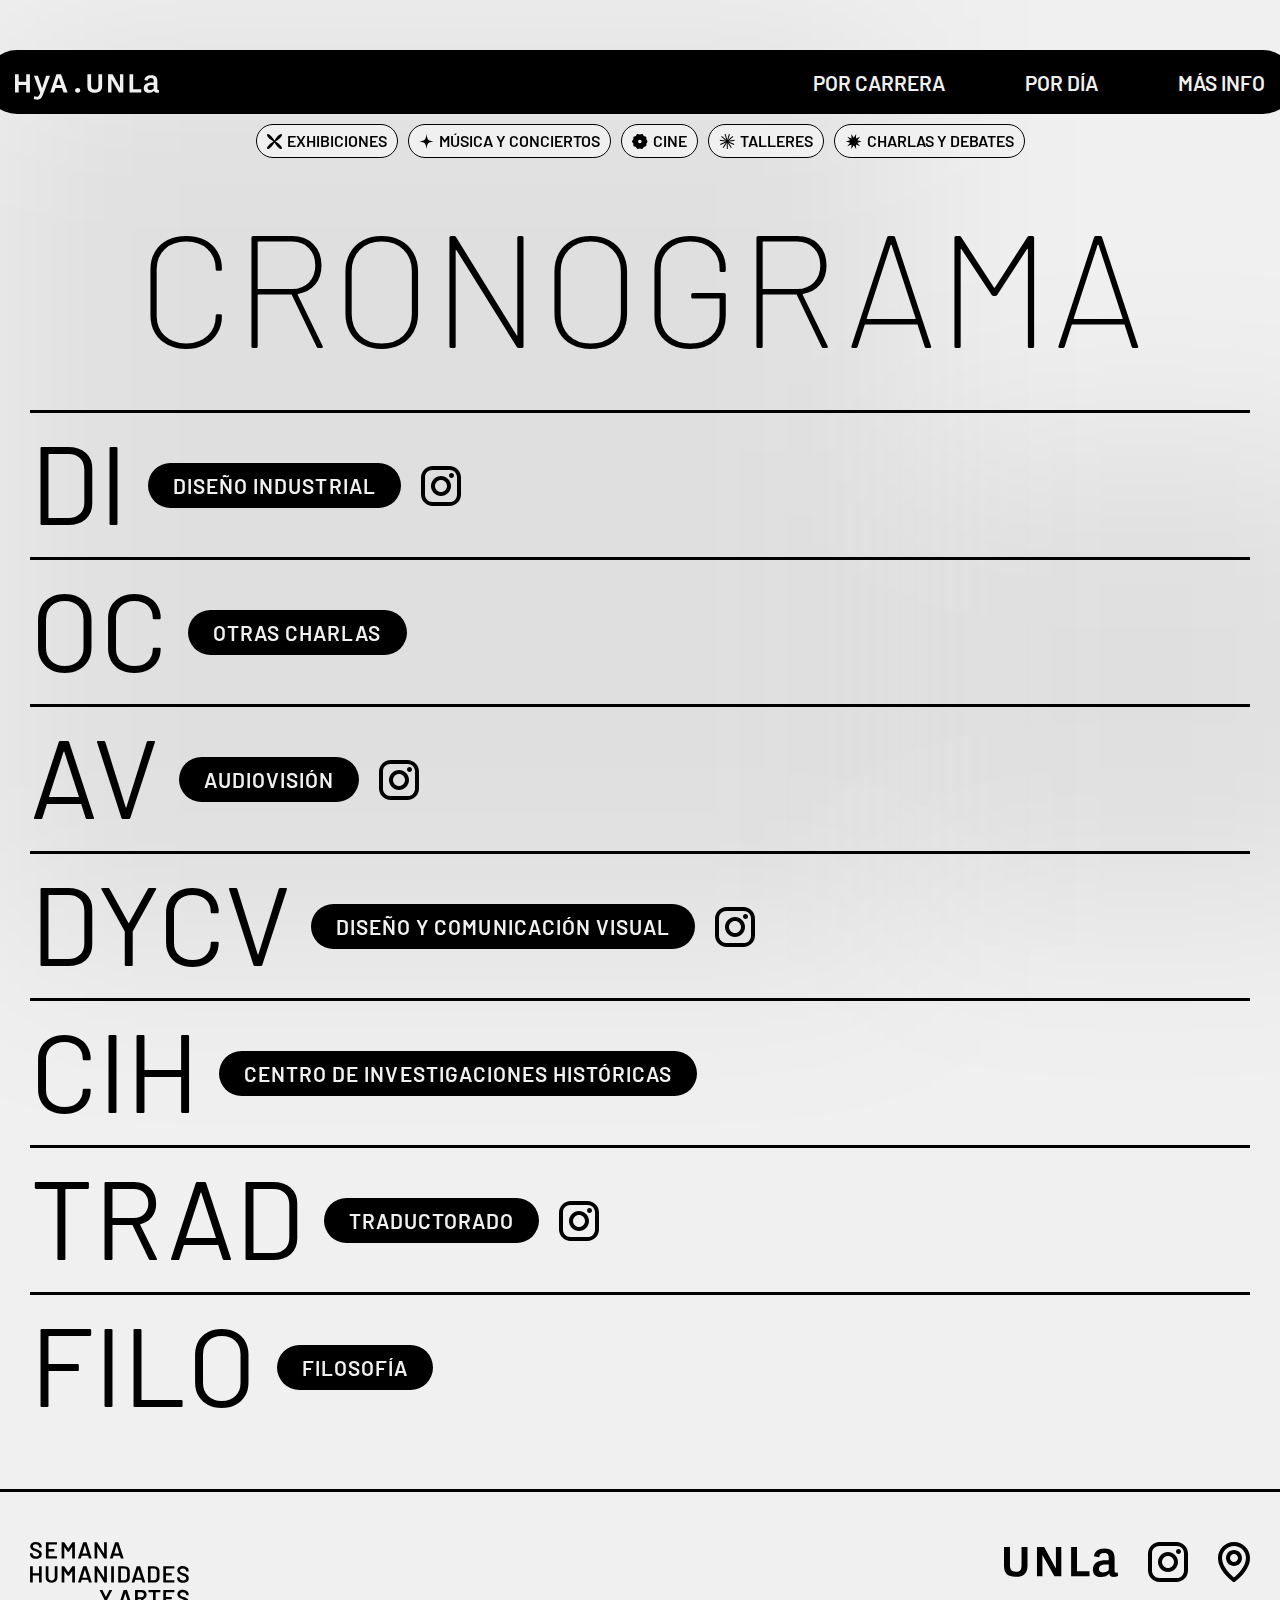
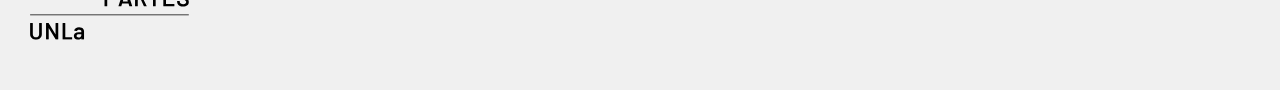
==== commit 727b9ea4: "nuevo nav y ajustes" ====
--- a/carreras.html
+++ b/carreras.html
@@ -13,16 +13,117 @@
 
     <header>
         <div>
-            <img src="img/hya_logo.svg" width="144px" height="38px" alt="Logo de Humanidades y Artes, UNLa">
+            <a href="index.html">
+                <img src="img/hya_logo.svg" width="144px" height="38px" alt="Logo de Humanidades y Artes, UNLa">
+            </a>
             <nav>
                 <a href="carreras.html">por carrera</a>
                 <a href="cronograma.html">por día</a>
                 <a href="mas-info.html">más info</a>
             </nav>
         </div>
+        <ul>
+            <li>
+                <svg xmlns="http://www.w3.org/2000/svg" width="15" height="15" viewBox="0 0 10 10" fill="none">
+                    <g clip-path="url(#clip0_66_1238)">
+                        <path
+                            d="M4.99582 5.61816C9.53524 13.2198 13.2199 9.54347 5.61823 4.99576C13.2199 0.456337 9.54354 -3.22831 4.99582 4.37335C0.456402 -3.22831 -3.22824 0.448038 4.37341 4.99576C-3.21995 9.54347 0.456402 13.2198 4.99582 5.61816Z"
+                            fill="black" />
+                    </g>
+                    <defs>
+                        <clipPath id="clip0_66_1238">
+                            <rect width="10" height="10" fill="white" transform="matrix(-1 0 0 1 10 0)" />
+                        </clipPath>
+                    </defs>
+                </svg>
+                <p>Exhibiciones</p>
+            </li>
+            <li>
+                <svg xmlns="http://www.w3.org/2000/svg" width="15" height="15" viewBox="0 0 15 15" fill="none">
+                    <g clip-path="url(#clip0_66_1244)">
+                        <path
+                            d="M15 7.50566C8.93208 8.29811 8.28679 8.93208 7.49434 15.0113C6.71321 8.93208 6.06792 8.28679 0 7.50566C6.06792 6.71321 6.71321 6.07925 7.50566 0C8.28679 6.06792 8.93208 6.71321 15 7.50566Z"
+                            fill="black" />
+                    </g>
+                    <defs>
+                        <clipPath id="clip0_66_1244">
+                            <rect width="15" height="15" fill="white" />
+                        </clipPath>
+                    </defs>
+                </svg>
+                <p>Música y Conciertos</p>
+            </li>
+            <li>
+                <svg xmlns="http://www.w3.org/2000/svg" width="16" height="15" viewBox="0 0 16 15" fill="none">
+                    <g clip-path="url(#clip0_66_1250)">
+                        <path
+                            d="M15.6711 7.49991C15.6711 6.69929 14.6232 6.08704 14.3878 5.36883C14.1523 4.62707 14.6232 3.50855 14.1641 2.8963C13.7049 2.27229 12.5039 2.37825 11.8799 1.91907C11.2559 1.47166 10.9969 0.28249 10.2551 0.0470113C9.53689 -0.188468 8.6303 0.61216 7.82967 0.61216C7.02904 0.61216 6.13422 -0.188468 5.41601 0.0470113C4.67425 0.28249 4.40345 1.47166 3.79121 1.91907C3.16719 2.37825 1.95447 2.26051 1.50706 2.8963C1.05965 3.52032 1.53061 4.62707 1.28336 5.36883C1.04788 6.08704 0 6.69929 0 7.49991C0 8.30054 1.04788 8.91279 1.28336 9.631C1.51884 10.3728 1.04788 11.4913 1.50706 12.1035C1.96625 12.7275 3.16719 12.6216 3.79121 13.0808C4.41523 13.5282 4.67425 14.7173 5.41601 14.9528C6.13422 15.1883 7.04082 14.3877 7.84144 14.3877C8.64207 14.3877 9.54867 15.1765 10.2669 14.9528C11.0086 14.7173 11.2794 13.5282 11.8917 13.0808C12.5157 12.6216 13.7284 12.7393 14.1758 12.1153C14.6232 11.4913 14.1523 10.3845 14.3995 9.64277C14.635 8.91279 15.6711 8.28877 15.6711 7.49991ZM7.84144 9.25423C6.86421 9.25423 6.08713 8.46538 6.08713 7.49991C6.08713 6.52268 6.87598 5.7456 7.84144 5.7456C8.81868 5.7456 9.59576 6.53445 9.59576 7.49991C9.59576 8.46538 8.80691 9.25423 7.84144 9.25423Z"
+                            fill="black" />
+                    </g>
+                    <defs>
+                        <clipPath id="clip0_66_1250">
+                            <rect width="15.6711" height="15" fill="white" />
+                        </clipPath>
+                    </defs>
+                </svg>
+                <p>Cine</p>
+            </li>
+            <li>
+                <svg xmlns="http://www.w3.org/2000/svg" width="16" height="15" viewBox="0 0 16 15" fill="none">
+                    <g clip-path="url(#clip0_66_1256)">
+                        <path d="M8.75676 6.37988H7.74463V15H8.75676V6.37988Z" fill="black" />
+                        <path d="M8.38394 6.27227L3.72388 13.5244L4.57538 14.0716L9.23545 6.81942L8.38394 6.27227Z"
+                            fill="black" />
+                        <path d="M8.98812 6.53198L1.14722 10.1128L1.56766 11.0334L9.40856 7.45261L8.98812 6.53198Z"
+                            fill="black" />
+                        <path d="M0.809899 5.83877L0.665771 6.84058L9.19801 8.06809L9.34214 7.06628L0.809899 5.83877Z"
+                            fill="black" />
+                        <path d="M2.84815 2.07498L2.1853 2.83984L8.69956 8.48519L9.36241 7.72032L2.84815 2.07498Z"
+                            fill="black" />
+                        <path
+                            d="M6.60029 -0.00215818L5.62915 0.282959L8.05745 8.55401L9.02859 8.26889L6.60029 -0.00215818Z"
+                            fill="black" />
+                        <path
+                            d="M9.90633 -0.00273951L7.47803 8.26831L8.44917 8.55343L10.8775 0.282378L9.90633 -0.00273951Z"
+                            fill="black" />
+                        <path d="M13.6468 2.06754L7.13257 7.71289L7.79541 8.47776L14.3097 2.83241L13.6468 2.06754Z"
+                            fill="black" />
+                        <path d="M15.6917 5.83816L7.15942 7.06567L7.30355 8.06748L15.8358 6.83997L15.6917 5.83816Z"
+                            fill="black" />
+                        <path d="M7.5181 6.52883L7.09766 7.44946L14.9386 11.0303L15.359 10.1096L7.5181 6.52883Z"
+                            fill="black" />
+                        <path d="M8.12177 6.27657L7.27026 6.82373L11.9303 14.0759L12.7818 13.5287L8.12177 6.27657Z"
+                            fill="black" />
+                    </g>
+                    <defs>
+                        <clipPath id="clip0_66_1256">
+                            <rect width="15.1592" height="15" fill="white" transform="translate(0.671143)" />
+                        </clipPath>
+                    </defs>
+                </svg>
+                <p>Talleres</p>
+            </li>
+            <li>
+                <svg xmlns="http://www.w3.org/2000/svg" width="17" height="15" viewBox="0 0 17 15" fill="none">
+                    <g clip-path="url(#clip0_66_1282)">
+                        <path
+                            d="M16.5967 7.50563L12.2916 8.66642L15.0978 12.1375L10.928 10.5485L11.1534 15L8.71913 11.2585L6.2736 15L6.51026 10.5485L2.34046 12.1375L5.13536 8.66642L0.830322 7.50563L5.13536 6.33358L2.34046 2.86251L6.51026 4.45154L6.2736 0L8.71913 3.74155L11.1534 0L10.928 4.45154L15.0978 2.86251L12.2916 6.33358L16.5967 7.50563Z"
+                            fill="black" />
+                    </g>
+                    <defs>
+                        <clipPath id="clip0_66_1282">
+                            <rect width="15.7663" height="15" fill="white" transform="translate(0.830322)" />
+                        </clipPath>
+                    </defs>
+                </svg>
+                <p>Charlas y Debates</p>
+            </li>
+        </ul>
     </header>
 
     <main id="cronograma">
+
+        <h2>CRONOGRAMA</h2>
 
         <details id="industrial">
             <summary>
--- a/estilos.css
+++ b/estilos.css
@@ -27,7 +27,9 @@
     justify-content: center;
     align-items: center;
     color: white;
-    margin-top: 50px
+    margin-top: 50px;
+    gap: 10px;
+    flex-direction: column;
 }
 
 header div {
@@ -51,11 +53,37 @@
     display: flex;
     padding: 0px 30px;
     color: #F0F0F0;
-    font-size: 2rem;
+    font-size: 1.3rem;
     font-style: normal;
     font-weight: 600;
     font-variant: small-caps;
     justify-content: center;
+    text-transform: uppercase;
+}
+
+header ul {
+    display: inline-flex;
+    align-items: center;
+    gap: 10px;
+}
+
+header li {
+    display: flex;
+    padding: 6px 10px;
+    justify-content: center;
+    align-items: center;
+    gap: 5px;
+    border-radius: 22.649px;
+    border: 0.755px solid #000;
+    background: #F0F0F0;
+}
+
+header li p {
+    color: #000;
+    font-size: 1rem;
+    font-weight: 600;
+    text-transform: uppercase;
+    padding-bottom: 1px;
 }
 
 /****** FIN NAV *****/
@@ -81,6 +109,7 @@
 .index-main section {
     width: 100%;
     max-width: 1280px;
+    margin: 30px 0;
 }
 
 .div-index {
@@ -90,6 +119,7 @@
     align-content: flex-start;
     gap: 10px;
     flex-wrap: wrap;
+    justify-content: space-around;
 }
 
 .div-index p {
@@ -140,7 +170,12 @@
     text-transform: uppercase;
 }
 
-
+h2 {
+    font-size: 10rem;
+    font-style: normal;
+    font-weight: 200;
+    line-height: normal;
+}
 
 
 /****** FOOTER *****/
@@ -302,7 +337,7 @@
 
 .depto {
     color: #521D66;
-    font-size: 1.125rem;
+    font-size: 1rem;
     font-weight: 700;
     letter-spacing: 0.08rem;
 }
@@ -331,5 +366,4 @@
 
 /****** FIN MAIN CRONOGRAMA *****/
 
-/****** ANIMACION DESPLEGABLE *****/
-
+/****** ANIMACION DESPLEGABLE *****/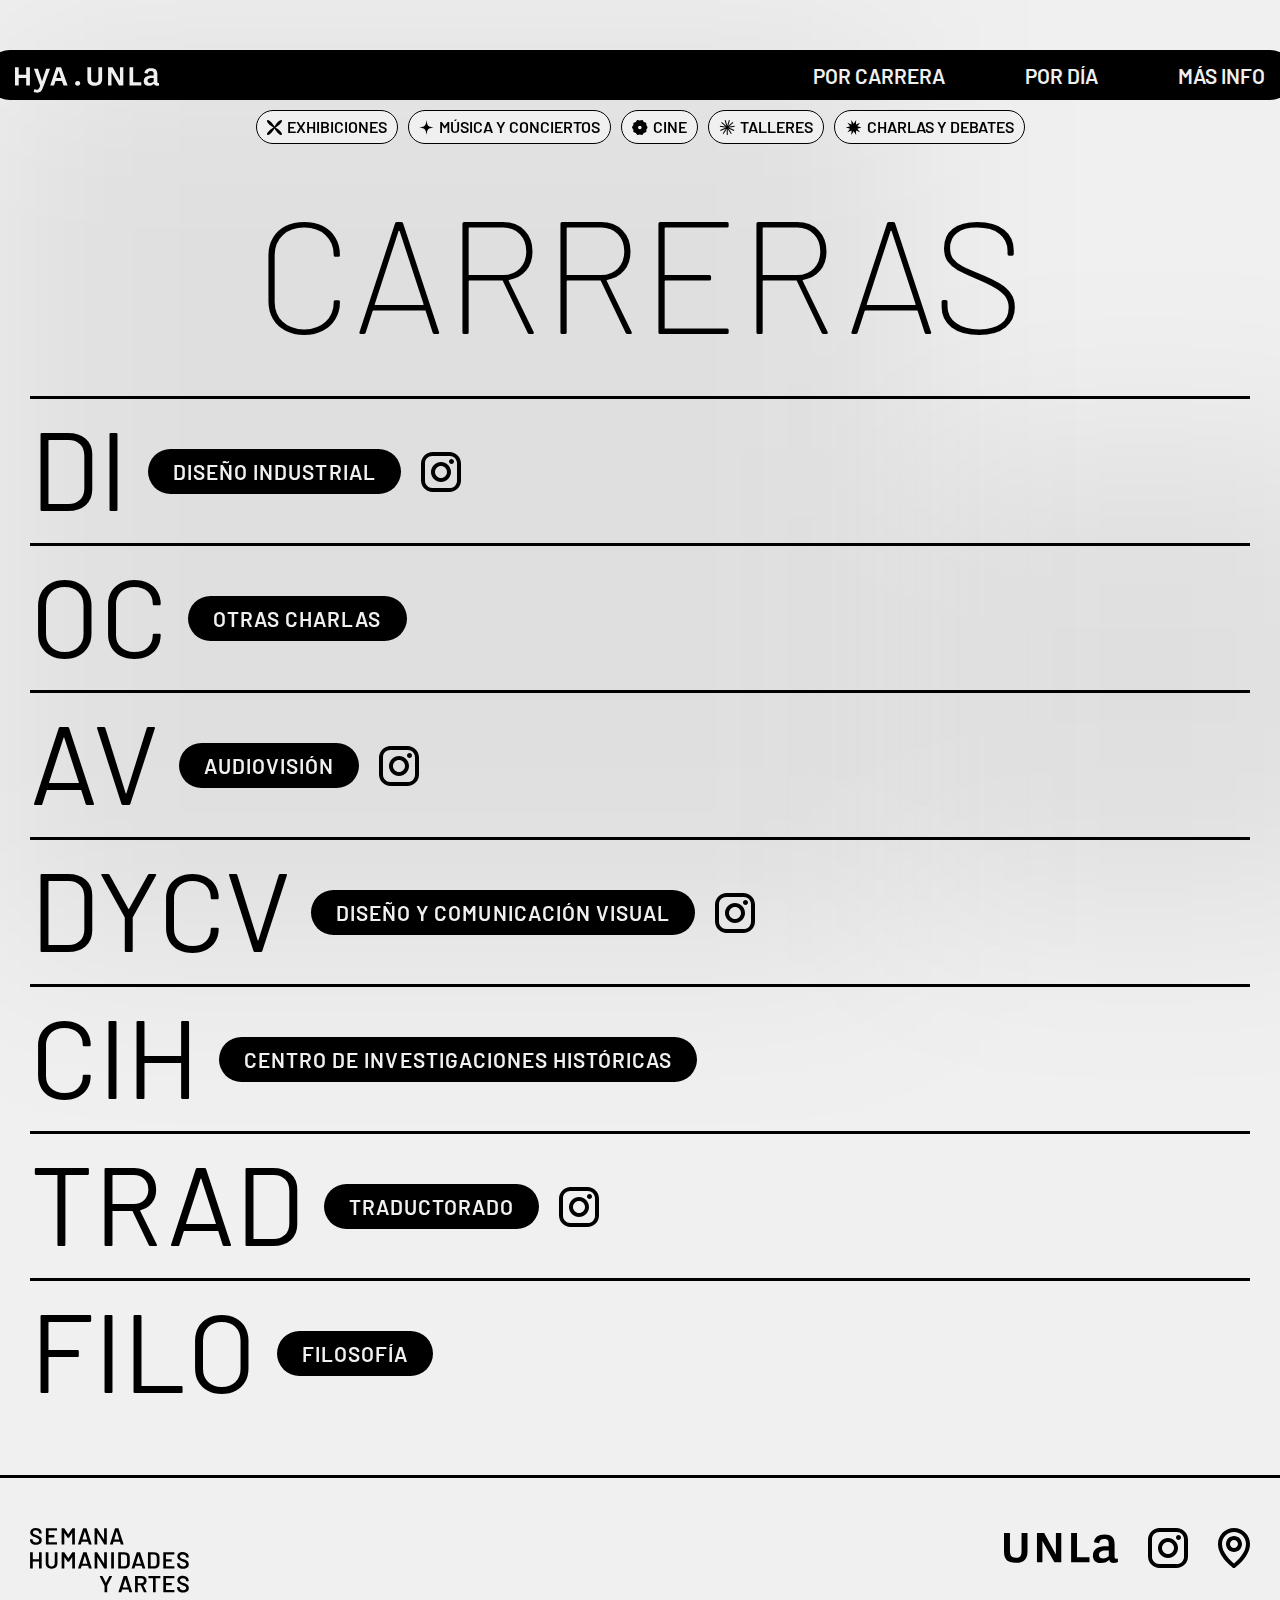
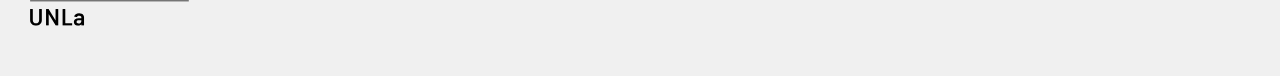
==== commit 07569658: "ultimas animaciones" ====
--- a/carreras.html
+++ b/carreras.html
@@ -24,7 +24,7 @@
         </div>
         <ul>
             <li>
-                <svg xmlns="http://www.w3.org/2000/svg" width="15" height="15" viewBox="0 0 10 10" fill="none">
+                <svg class="animacion-girando" xmlns="http://www.w3.org/2000/svg" width="15" height="15" viewBox="0 0 10 10" fill="none">
                     <g clip-path="url(#clip0_66_1238)">
                         <path
                             d="M4.99582 5.61816C9.53524 13.2198 13.2199 9.54347 5.61823 4.99576C13.2199 0.456337 9.54354 -3.22831 4.99582 4.37335C0.456402 -3.22831 -3.22824 0.448038 4.37341 4.99576C-3.21995 9.54347 0.456402 13.2198 4.99582 5.61816Z"
@@ -39,7 +39,7 @@
                 <p>Exhibiciones</p>
             </li>
             <li>
-                <svg xmlns="http://www.w3.org/2000/svg" width="15" height="15" viewBox="0 0 15 15" fill="none">
+                <svg class="animacion-girando" xmlns="http://www.w3.org/2000/svg" width="15" height="15" viewBox="0 0 15 15" fill="none">
                     <g clip-path="url(#clip0_66_1244)">
                         <path
                             d="M15 7.50566C8.93208 8.29811 8.28679 8.93208 7.49434 15.0113C6.71321 8.93208 6.06792 8.28679 0 7.50566C6.06792 6.71321 6.71321 6.07925 7.50566 0C8.28679 6.06792 8.93208 6.71321 15 7.50566Z"
@@ -54,7 +54,7 @@
                 <p>Música y Conciertos</p>
             </li>
             <li>
-                <svg xmlns="http://www.w3.org/2000/svg" width="16" height="15" viewBox="0 0 16 15" fill="none">
+                <svg class="animacion-girando" xmlns="http://www.w3.org/2000/svg" width="16" height="15" viewBox="0 0 16 15" fill="none">
                     <g clip-path="url(#clip0_66_1250)">
                         <path
                             d="M15.6711 7.49991C15.6711 6.69929 14.6232 6.08704 14.3878 5.36883C14.1523 4.62707 14.6232 3.50855 14.1641 2.8963C13.7049 2.27229 12.5039 2.37825 11.8799 1.91907C11.2559 1.47166 10.9969 0.28249 10.2551 0.0470113C9.53689 -0.188468 8.6303 0.61216 7.82967 0.61216C7.02904 0.61216 6.13422 -0.188468 5.41601 0.0470113C4.67425 0.28249 4.40345 1.47166 3.79121 1.91907C3.16719 2.37825 1.95447 2.26051 1.50706 2.8963C1.05965 3.52032 1.53061 4.62707 1.28336 5.36883C1.04788 6.08704 0 6.69929 0 7.49991C0 8.30054 1.04788 8.91279 1.28336 9.631C1.51884 10.3728 1.04788 11.4913 1.50706 12.1035C1.96625 12.7275 3.16719 12.6216 3.79121 13.0808C4.41523 13.5282 4.67425 14.7173 5.41601 14.9528C6.13422 15.1883 7.04082 14.3877 7.84144 14.3877C8.64207 14.3877 9.54867 15.1765 10.2669 14.9528C11.0086 14.7173 11.2794 13.5282 11.8917 13.0808C12.5157 12.6216 13.7284 12.7393 14.1758 12.1153C14.6232 11.4913 14.1523 10.3845 14.3995 9.64277C14.635 8.91279 15.6711 8.28877 15.6711 7.49991ZM7.84144 9.25423C6.86421 9.25423 6.08713 8.46538 6.08713 7.49991C6.08713 6.52268 6.87598 5.7456 7.84144 5.7456C8.81868 5.7456 9.59576 6.53445 9.59576 7.49991C9.59576 8.46538 8.80691 9.25423 7.84144 9.25423Z"
@@ -69,7 +69,7 @@
                 <p>Cine</p>
             </li>
             <li>
-                <svg xmlns="http://www.w3.org/2000/svg" width="16" height="15" viewBox="0 0 16 15" fill="none">
+                <svg class="animacion-girando" xmlns="http://www.w3.org/2000/svg" width="16" height="15" viewBox="0 0 16 15" fill="none">
                     <g clip-path="url(#clip0_66_1256)">
                         <path d="M8.75676 6.37988H7.74463V15H8.75676V6.37988Z" fill="black" />
                         <path d="M8.38394 6.27227L3.72388 13.5244L4.57538 14.0716L9.23545 6.81942L8.38394 6.27227Z"
@@ -104,7 +104,7 @@
                 <p>Talleres</p>
             </li>
             <li>
-                <svg xmlns="http://www.w3.org/2000/svg" width="17" height="15" viewBox="0 0 17 15" fill="none">
+                <svg class="animacion-girando" xmlns="http://www.w3.org/2000/svg" width="17" height="15" viewBox="0 0 17 15" fill="none">
                     <g clip-path="url(#clip0_66_1282)">
                         <path
                             d="M16.5967 7.50563L12.2916 8.66642L15.0978 12.1375L10.928 10.5485L11.1534 15L8.71913 11.2585L6.2736 15L6.51026 10.5485L2.34046 12.1375L5.13536 8.66642L0.830322 7.50563L5.13536 6.33358L2.34046 2.86251L6.51026 4.45154L6.2736 0L8.71913 3.74155L11.1534 0L10.928 4.45154L15.0978 2.86251L12.2916 6.33358L16.5967 7.50563Z"
@@ -123,7 +123,7 @@
 
     <main id="cronograma">
 
-        <h2>CRONOGRAMA</h2>
+        <h2>CARRERAS</h2>
 
         <details id="industrial">
             <summary>
--- a/estilos.css
+++ b/estilos.css
@@ -17,6 +17,20 @@
     font-family: Barlow;
 }
 
+@keyframes iconos-girando {
+    from {
+        transform: rotate(1deg);
+    }
+
+    to {
+        transform: rotate(360deg);
+    }
+}
+
+.animacion-girando {
+    animation: iconos-girando 50s infinite;
+}
+
 /******* NAV ******/
 
 header {
@@ -41,12 +55,14 @@
     align-items: center;
     border-radius: 55px;
     background: #000;
-    height: 64px;
+    height: 50px;
 }
 
 nav {
     display: flex;
     gap: 20px;
+    align-items: center;
+    align-self: stretch;
 }
 
 nav a {
@@ -56,9 +72,17 @@
     font-size: 1.3rem;
     font-style: normal;
     font-weight: 600;
-    font-variant: small-caps;
-    justify-content: center;
-    text-transform: uppercase;
+    justify-content: center;
+    text-transform: uppercase;
+    transition: all 0.3s ease;
+    align-self: stretch;
+    align-items: center;
+    border-radius: 57px;
+}
+
+nav a:hover {
+    background-color: #F0F0F0;
+    color: #000;
 }
 
 header ul {
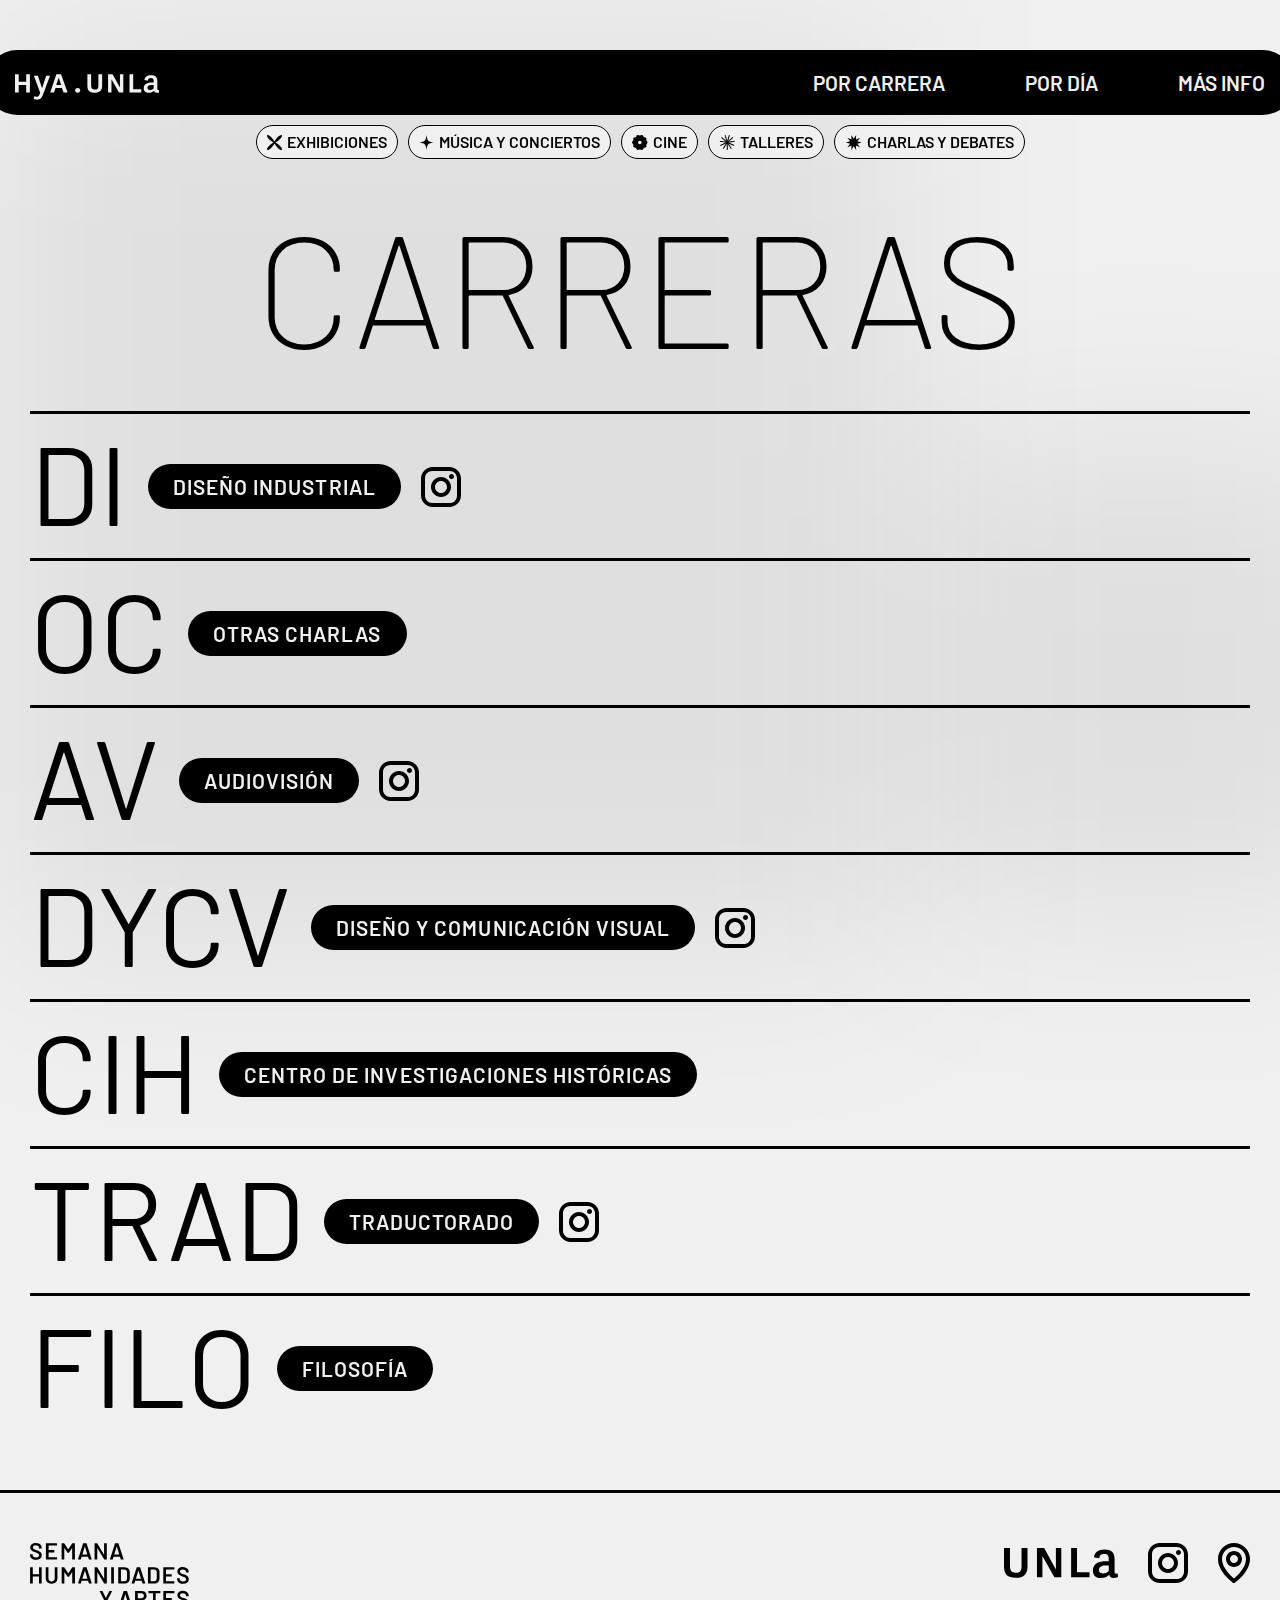
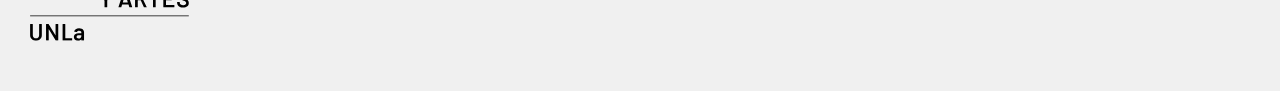
==== commit aa418298: "Datos en cronograma y carreras" ====
--- a/carreras.html
+++ b/carreras.html
@@ -136,7 +136,7 @@
             <ul class="actividades">
                 <li class="actividad">
                     <div class="hora">
-                        <svg xmlns="http://www.w3.org/2000/svg" width="58" height="57" viewBox="0 0 58 57" fill="none">
+                        <svg class="animacion-girando" xmlns="http://www.w3.org/2000/svg" width="58" height="57" viewBox="0 0 58 57" fill="none">
                             <g clip-path="url(#clip0_16_281)">
                                 <path d="M30.7885 24.7436H26.9346V56.9256H30.7885V24.7436Z" fill="black" />
                                 <path
@@ -187,46 +187,17 @@
                         <li class="lugar">Ed. José Hernández -- Taller Textil e Indumentaria</li>
                     </ul>
                 </li>
-                <li class="actividad">
-                    <div class="hora">
-                        <svg xmlns="http://www.w3.org/2000/svg" width="58" height="57" viewBox="0 0 58 57" fill="none">
-                            <g clip-path="url(#clip0_16_281)">
-                                <path d="M30.7885 24.7436H26.9346V56.9256H30.7885V24.7436Z" fill="black" />
-                                <path
-                                    d="M29.3686 24.3418L11.624 51.4165L14.8664 53.4592L32.6109 26.3845L29.3686 24.3418Z"
-                                    fill="black" />
-                                <path
-                                    d="M31.6691 25.3114L1.81262 38.6797L3.41356 42.1168L33.2701 28.7484L31.6691 25.3114Z"
-                                    fill="black" />
-                                <path
-                                    d="M0.528299 22.7241L-0.0205078 26.4642L32.4685 31.0469L33.0173 27.3068L0.528299 22.7241Z"
-                                    fill="black" />
-                                <path
-                                    d="M8.28935 8.67254L5.76538 11.528L30.5703 32.604L33.0943 29.7485L8.28935 8.67254Z"
-                                    fill="black" />
-                                <path
-                                    d="M22.5768 0.917366L18.8789 1.9818L28.1254 32.8604L31.8233 31.796L22.5768 0.917366Z"
-                                    fill="black" />
-                                <path
-                                    d="M35.1653 0.915083L25.9188 31.7937L29.6167 32.8581L38.8632 1.97952L35.1653 0.915083Z"
-                                    fill="black" />
-                                <path
-                                    d="M49.4086 8.64443L24.6036 29.7204L27.1276 32.5759L51.9325 11.4999L49.4086 8.64443Z"
-                                    fill="black" />
-                                <path
-                                    d="M57.1948 22.7217L24.7058 27.3044L25.2546 31.0445L57.7436 26.4618L57.1948 22.7217Z"
-                                    fill="black" />
-                                <path
-                                    d="M26.0715 25.2998L24.4706 28.7368L54.3271 42.1052L55.928 38.6682L26.0715 25.2998Z"
-                                    fill="black" />
-                                <path
-                                    d="M28.3704 24.3584L25.1281 26.4011L42.8726 53.4758L46.1149 51.4331L28.3704 24.3584Z"
-                                    fill="black" />
-                            </g>
-                            <defs>
-                                <clipPath id="clip0_16_281">
-                                    <rect width="57.7231" height="56" fill="white" transform="translate(0 0.925583)" />
-                                </clipPath>
+
+                <li class="actividad">
+                    <div class="hora">
+                        <svg class="animacion-girando" xmlns="http://www.w3.org/2000/svg" width="60" height="56" viewBox="0 0 60 56" fill="none">
+                            <g clip-path="url(#clip0_1_6)">
+                            <path d="M59.1943 28.021L43.1221 32.3546L53.5985 45.3133L38.0312 39.3809L38.8727 56L29.7848 42.0316L20.6548 56L21.5384 39.3809L5.97112 45.3133L16.4054 32.3546L0.333252 28.021L16.4054 23.6454L5.97112 10.6867L21.5384 16.6191L20.6548 0L29.7848 13.9684L38.8727 0L38.0312 16.6191L53.5985 10.6867L43.1221 23.6454L59.1943 28.021Z" fill="black"/>
+                            </g>
+                            <defs>
+                            <clipPath id="clip0_1_6">
+                            <rect width="58.861" height="56" fill="white" transform="translate(0.333252)"/>
+                            </clipPath>
                             </defs>
                         </svg>
                         <div>
@@ -243,44 +214,14 @@
 
                 <li class="actividad">
                     <div class="hora">
-                        <svg xmlns="http://www.w3.org/2000/svg" width="58" height="57" viewBox="0 0 58 57" fill="none">
-                            <g clip-path="url(#clip0_16_281)">
-                                <path d="M30.7885 24.7436H26.9346V56.9256H30.7885V24.7436Z" fill="black" />
-                                <path
-                                    d="M29.3686 24.3418L11.624 51.4165L14.8664 53.4592L32.6109 26.3845L29.3686 24.3418Z"
-                                    fill="black" />
-                                <path
-                                    d="M31.6691 25.3114L1.81262 38.6797L3.41356 42.1168L33.2701 28.7484L31.6691 25.3114Z"
-                                    fill="black" />
-                                <path
-                                    d="M0.528299 22.7241L-0.0205078 26.4642L32.4685 31.0469L33.0173 27.3068L0.528299 22.7241Z"
-                                    fill="black" />
-                                <path
-                                    d="M8.28935 8.67254L5.76538 11.528L30.5703 32.604L33.0943 29.7485L8.28935 8.67254Z"
-                                    fill="black" />
-                                <path
-                                    d="M22.5768 0.917366L18.8789 1.9818L28.1254 32.8604L31.8233 31.796L22.5768 0.917366Z"
-                                    fill="black" />
-                                <path
-                                    d="M35.1653 0.915083L25.9188 31.7937L29.6167 32.8581L38.8632 1.97952L35.1653 0.915083Z"
-                                    fill="black" />
-                                <path
-                                    d="M49.4086 8.64443L24.6036 29.7204L27.1276 32.5759L51.9325 11.4999L49.4086 8.64443Z"
-                                    fill="black" />
-                                <path
-                                    d="M57.1948 22.7217L24.7058 27.3044L25.2546 31.0445L57.7436 26.4618L57.1948 22.7217Z"
-                                    fill="black" />
-                                <path
-                                    d="M26.0715 25.2998L24.4706 28.7368L54.3271 42.1052L55.928 38.6682L26.0715 25.2998Z"
-                                    fill="black" />
-                                <path
-                                    d="M28.3704 24.3584L25.1281 26.4011L42.8726 53.4758L46.1149 51.4331L28.3704 24.3584Z"
-                                    fill="black" />
-                            </g>
-                            <defs>
-                                <clipPath id="clip0_16_281">
-                                    <rect width="57.7231" height="56" fill="white" transform="translate(0 0.925583)" />
-                                </clipPath>
+                        <svg class="animacion-girando" xmlns="http://www.w3.org/2000/svg" width="60" height="56" viewBox="0 0 60 56" fill="none">
+                            <g clip-path="url(#clip0_1_6)">
+                            <path d="M59.1943 28.021L43.1221 32.3546L53.5985 45.3133L38.0312 39.3809L38.8727 56L29.7848 42.0316L20.6548 56L21.5384 39.3809L5.97112 45.3133L16.4054 32.3546L0.333252 28.021L16.4054 23.6454L5.97112 10.6867L21.5384 16.6191L20.6548 0L29.7848 13.9684L38.8727 0L38.0312 16.6191L53.5985 10.6867L43.1221 23.6454L59.1943 28.021Z" fill="black"/>
+                            </g>
+                            <defs>
+                            <clipPath id="clip0_1_6">
+                            <rect width="58.861" height="56" fill="white" transform="translate(0.333252)"/>
+                            </clipPath>
                             </defs>
                         </svg>
                         <div>
@@ -289,7 +230,7 @@
                         </div>
                     </div>
                     <ul class="info">
-                        <li class="nombre-charla">El rol del marketing en el mundo del diseño</li>
+                        <li class="nombre-charla">El rol del marketing en el mundo del diseño</li>
                         <li class="expositor">Daiana Pozzi</li>
                         <li class="lugar">Ed. José Hernández - Aula 5 de audiovisión y Transmisión virtual</li>
                     </ul>
@@ -297,7 +238,7 @@
 
                 <li class="actividad">
                     <div class="hora">
-                        <svg xmlns="http://www.w3.org/2000/svg" width="58" height="57" viewBox="0 0 58 57" fill="none">
+                        <svg class="animacion-girando" xmlns="http://www.w3.org/2000/svg" width="58" height="57" viewBox="0 0 58 57" fill="none">
                             <g clip-path="url(#clip0_16_281)">
                                 <path d="M30.7885 24.7436H26.9346V56.9256H30.7885V24.7436Z" fill="black" />
                                 <path
@@ -351,7 +292,7 @@
 
                 <li class="actividad">
                     <div class="hora">
-                        <svg xmlns="http://www.w3.org/2000/svg" width="58" height="57" viewBox="0 0 58 57" fill="none">
+                        <svg class="animacion-girando" xmlns="http://www.w3.org/2000/svg" width="58" height="57" viewBox="0 0 58 57" fill="none">
                             <g clip-path="url(#clip0_16_281)">
                                 <path d="M30.7885 24.7436H26.9346V56.9256H30.7885V24.7436Z" fill="black" />
                                 <path
@@ -405,46 +346,16 @@
 
                 <li class="actividad">
                     <div class="hora">
-                        <svg xmlns="http://www.w3.org/2000/svg" width="58" height="57" viewBox="0 0 58 57" fill="none">
-                            <g clip-path="url(#clip0_16_281)">
-                                <path d="M30.7885 24.7436H26.9346V56.9256H30.7885V24.7436Z" fill="black" />
-                                <path
-                                    d="M29.3686 24.3418L11.624 51.4165L14.8664 53.4592L32.6109 26.3845L29.3686 24.3418Z"
-                                    fill="black" />
-                                <path
-                                    d="M31.6691 25.3114L1.81262 38.6797L3.41356 42.1168L33.2701 28.7484L31.6691 25.3114Z"
-                                    fill="black" />
-                                <path
-                                    d="M0.528299 22.7241L-0.0205078 26.4642L32.4685 31.0469L33.0173 27.3068L0.528299 22.7241Z"
-                                    fill="black" />
-                                <path
-                                    d="M8.28935 8.67254L5.76538 11.528L30.5703 32.604L33.0943 29.7485L8.28935 8.67254Z"
-                                    fill="black" />
-                                <path
-                                    d="M22.5768 0.917366L18.8789 1.9818L28.1254 32.8604L31.8233 31.796L22.5768 0.917366Z"
-                                    fill="black" />
-                                <path
-                                    d="M35.1653 0.915083L25.9188 31.7937L29.6167 32.8581L38.8632 1.97952L35.1653 0.915083Z"
-                                    fill="black" />
-                                <path
-                                    d="M49.4086 8.64443L24.6036 29.7204L27.1276 32.5759L51.9325 11.4999L49.4086 8.64443Z"
-                                    fill="black" />
-                                <path
-                                    d="M57.1948 22.7217L24.7058 27.3044L25.2546 31.0445L57.7436 26.4618L57.1948 22.7217Z"
-                                    fill="black" />
-                                <path
-                                    d="M26.0715 25.2998L24.4706 28.7368L54.3271 42.1052L55.928 38.6682L26.0715 25.2998Z"
-                                    fill="black" />
-                                <path
-                                    d="M28.3704 24.3584L25.1281 26.4011L42.8726 53.4758L46.1149 51.4331L28.3704 24.3584Z"
-                                    fill="black" />
-                            </g>
-                            <defs>
-                                <clipPath id="clip0_16_281">
-                                    <rect width="57.7231" height="56" fill="white" transform="translate(0 0.925583)" />
-                                </clipPath>
-                            </defs>
-                        </svg>
+                        <svg class="animacion-girando" xmlns="http://www.w3.org/2000/svg" width="60" height="56" viewBox="0 0 60 56" fill="none">
+                            <g clip-path="url(#clip0_1_6)">
+                            <path d="M59.1943 28.021L43.1221 32.3546L53.5985 45.3133L38.0312 39.3809L38.8727 56L29.7848 42.0316L20.6548 56L21.5384 39.3809L5.97112 45.3133L16.4054 32.3546L0.333252 28.021L16.4054 23.6454L5.97112 10.6867L21.5384 16.6191L20.6548 0L29.7848 13.9684L38.8727 0L38.0312 16.6191L53.5985 10.6867L43.1221 23.6454L59.1943 28.021Z" fill="black"/>
+                            </g>
+                            <defs>
+                            <clipPath id="clip0_1_6">
+                            <rect width="58.861" height="56" fill="white" transform="translate(0.333252)"/>
+                            </clipPath>
+                            </defs>
+                            </svg>
                         <div>
                             <time>14.00</time>
                             <p>VIERNES 25</p>
@@ -469,271 +380,119 @@
 
                 <li class="actividad">
                     <div class="hora">
-                        <svg xmlns="http://www.w3.org/2000/svg" width="58" height="57" viewBox="0 0 58 57" fill="none">
-                            <g clip-path="url(#clip0_16_281)">
-                                <path d="M30.7885 24.7436H26.9346V56.9256H30.7885V24.7436Z" fill="black" />
-                                <path
-                                    d="M29.3686 24.3418L11.624 51.4165L14.8664 53.4592L32.6109 26.3845L29.3686 24.3418Z"
-                                    fill="black" />
-                                <path
-                                    d="M31.6691 25.3114L1.81262 38.6797L3.41356 42.1168L33.2701 28.7484L31.6691 25.3114Z"
-                                    fill="black" />
-                                <path
-                                    d="M0.528299 22.7241L-0.0205078 26.4642L32.4685 31.0469L33.0173 27.3068L0.528299 22.7241Z"
-                                    fill="black" />
-                                <path
-                                    d="M8.28935 8.67254L5.76538 11.528L30.5703 32.604L33.0943 29.7485L8.28935 8.67254Z"
-                                    fill="black" />
-                                <path
-                                    d="M22.5768 0.917366L18.8789 1.9818L28.1254 32.8604L31.8233 31.796L22.5768 0.917366Z"
-                                    fill="black" />
-                                <path
-                                    d="M35.1653 0.915083L25.9188 31.7937L29.6167 32.8581L38.8632 1.97952L35.1653 0.915083Z"
-                                    fill="black" />
-                                <path
-                                    d="M49.4086 8.64443L24.6036 29.7204L27.1276 32.5759L51.9325 11.4999L49.4086 8.64443Z"
-                                    fill="black" />
-                                <path
-                                    d="M57.1948 22.7217L24.7058 27.3044L25.2546 31.0445L57.7436 26.4618L57.1948 22.7217Z"
-                                    fill="black" />
-                                <path
-                                    d="M26.0715 25.2998L24.4706 28.7368L54.3271 42.1052L55.928 38.6682L26.0715 25.2998Z"
-                                    fill="black" />
-                                <path
-                                    d="M28.3704 24.3584L25.1281 26.4011L42.8726 53.4758L46.1149 51.4331L28.3704 24.3584Z"
-                                    fill="black" />
-                            </g>
-                            <defs>
-                                <clipPath id="clip0_16_281">
-                                    <rect width="57.7231" height="56" fill="white" transform="translate(0 0.925583)" />
-                                </clipPath>
-                            </defs>
-                        </svg>
-                        <div>
-                            <time>00.00</time>
-                            <p>DÍA 00</p>
-                        </div>
-                    </div>
-                    <ul class="info">
-                        <li class="nombre-charla">Nombre de la charla <span>| más info</span></li>
-                        <li class="expositor">Quién expone</li>
-                        <li class="lugar">LUGAR</li>
-                    </ul>
-                </li>
-
-                <li class="actividad">
-                    <div class="hora">
-                        <svg xmlns="http://www.w3.org/2000/svg" width="58" height="57" viewBox="0 0 58 57" fill="none">
-                            <g clip-path="url(#clip0_16_281)">
-                                <path d="M30.7885 24.7436H26.9346V56.9256H30.7885V24.7436Z" fill="black" />
-                                <path
-                                    d="M29.3686 24.3418L11.624 51.4165L14.8664 53.4592L32.6109 26.3845L29.3686 24.3418Z"
-                                    fill="black" />
-                                <path
-                                    d="M31.6691 25.3114L1.81262 38.6797L3.41356 42.1168L33.2701 28.7484L31.6691 25.3114Z"
-                                    fill="black" />
-                                <path
-                                    d="M0.528299 22.7241L-0.0205078 26.4642L32.4685 31.0469L33.0173 27.3068L0.528299 22.7241Z"
-                                    fill="black" />
-                                <path
-                                    d="M8.28935 8.67254L5.76538 11.528L30.5703 32.604L33.0943 29.7485L8.28935 8.67254Z"
-                                    fill="black" />
-                                <path
-                                    d="M22.5768 0.917366L18.8789 1.9818L28.1254 32.8604L31.8233 31.796L22.5768 0.917366Z"
-                                    fill="black" />
-                                <path
-                                    d="M35.1653 0.915083L25.9188 31.7937L29.6167 32.8581L38.8632 1.97952L35.1653 0.915083Z"
-                                    fill="black" />
-                                <path
-                                    d="M49.4086 8.64443L24.6036 29.7204L27.1276 32.5759L51.9325 11.4999L49.4086 8.64443Z"
-                                    fill="black" />
-                                <path
-                                    d="M57.1948 22.7217L24.7058 27.3044L25.2546 31.0445L57.7436 26.4618L57.1948 22.7217Z"
-                                    fill="black" />
-                                <path
-                                    d="M26.0715 25.2998L24.4706 28.7368L54.3271 42.1052L55.928 38.6682L26.0715 25.2998Z"
-                                    fill="black" />
-                                <path
-                                    d="M28.3704 24.3584L25.1281 26.4011L42.8726 53.4758L46.1149 51.4331L28.3704 24.3584Z"
-                                    fill="black" />
-                            </g>
-                            <defs>
-                                <clipPath id="clip0_16_281">
-                                    <rect width="57.7231" height="56" fill="white" transform="translate(0 0.925583)" />
-                                </clipPath>
-                            </defs>
-                        </svg>
-                        <div>
-                            <time>00.00</time>
-                            <p>DÍA 00</p>
-                        </div>
-                    </div>
-                    <ul class="info">
-                        <li class="nombre-charla">Nombre de la charla <span>| más info</span></li>
-                        <li class="expositor">Quién expone</li>
-                        <li class="lugar">LUGAR</li>
-                    </ul>
-                </li>
-
-                <li class="actividad">
-                    <div class="hora">
-                        <svg xmlns="http://www.w3.org/2000/svg" width="58" height="57" viewBox="0 0 58 57" fill="none">
-                            <g clip-path="url(#clip0_16_281)">
-                                <path d="M30.7885 24.7436H26.9346V56.9256H30.7885V24.7436Z" fill="black" />
-                                <path
-                                    d="M29.3686 24.3418L11.624 51.4165L14.8664 53.4592L32.6109 26.3845L29.3686 24.3418Z"
-                                    fill="black" />
-                                <path
-                                    d="M31.6691 25.3114L1.81262 38.6797L3.41356 42.1168L33.2701 28.7484L31.6691 25.3114Z"
-                                    fill="black" />
-                                <path
-                                    d="M0.528299 22.7241L-0.0205078 26.4642L32.4685 31.0469L33.0173 27.3068L0.528299 22.7241Z"
-                                    fill="black" />
-                                <path
-                                    d="M8.28935 8.67254L5.76538 11.528L30.5703 32.604L33.0943 29.7485L8.28935 8.67254Z"
-                                    fill="black" />
-                                <path
-                                    d="M22.5768 0.917366L18.8789 1.9818L28.1254 32.8604L31.8233 31.796L22.5768 0.917366Z"
-                                    fill="black" />
-                                <path
-                                    d="M35.1653 0.915083L25.9188 31.7937L29.6167 32.8581L38.8632 1.97952L35.1653 0.915083Z"
-                                    fill="black" />
-                                <path
-                                    d="M49.4086 8.64443L24.6036 29.7204L27.1276 32.5759L51.9325 11.4999L49.4086 8.64443Z"
-                                    fill="black" />
-                                <path
-                                    d="M57.1948 22.7217L24.7058 27.3044L25.2546 31.0445L57.7436 26.4618L57.1948 22.7217Z"
-                                    fill="black" />
-                                <path
-                                    d="M26.0715 25.2998L24.4706 28.7368L54.3271 42.1052L55.928 38.6682L26.0715 25.2998Z"
-                                    fill="black" />
-                                <path
-                                    d="M28.3704 24.3584L25.1281 26.4011L42.8726 53.4758L46.1149 51.4331L28.3704 24.3584Z"
-                                    fill="black" />
-                            </g>
-                            <defs>
-                                <clipPath id="clip0_16_281">
-                                    <rect width="57.7231" height="56" fill="white" transform="translate(0 0.925583)" />
-                                </clipPath>
-                            </defs>
-                        </svg>
-                        <div>
-                            <time>00.00</time>
-                            <p>DÍA 00</p>
-                        </div>
-                    </div>
-                    <ul class="info">
-                        <li class="nombre-charla">Nombre de la charla <span>| más info</span></li>
-                        <li class="expositor">Quién expone</li>
-                        <li class="lugar">LUGAR</li>
-                    </ul>
-                </li>
-
-                <li class="actividad">
-                    <div class="hora">
-                        <svg xmlns="http://www.w3.org/2000/svg" width="58" height="57" viewBox="0 0 58 57" fill="none">
-                            <g clip-path="url(#clip0_16_281)">
-                                <path d="M30.7885 24.7436H26.9346V56.9256H30.7885V24.7436Z" fill="black" />
-                                <path
-                                    d="M29.3686 24.3418L11.624 51.4165L14.8664 53.4592L32.6109 26.3845L29.3686 24.3418Z"
-                                    fill="black" />
-                                <path
-                                    d="M31.6691 25.3114L1.81262 38.6797L3.41356 42.1168L33.2701 28.7484L31.6691 25.3114Z"
-                                    fill="black" />
-                                <path
-                                    d="M0.528299 22.7241L-0.0205078 26.4642L32.4685 31.0469L33.0173 27.3068L0.528299 22.7241Z"
-                                    fill="black" />
-                                <path
-                                    d="M8.28935 8.67254L5.76538 11.528L30.5703 32.604L33.0943 29.7485L8.28935 8.67254Z"
-                                    fill="black" />
-                                <path
-                                    d="M22.5768 0.917366L18.8789 1.9818L28.1254 32.8604L31.8233 31.796L22.5768 0.917366Z"
-                                    fill="black" />
-                                <path
-                                    d="M35.1653 0.915083L25.9188 31.7937L29.6167 32.8581L38.8632 1.97952L35.1653 0.915083Z"
-                                    fill="black" />
-                                <path
-                                    d="M49.4086 8.64443L24.6036 29.7204L27.1276 32.5759L51.9325 11.4999L49.4086 8.64443Z"
-                                    fill="black" />
-                                <path
-                                    d="M57.1948 22.7217L24.7058 27.3044L25.2546 31.0445L57.7436 26.4618L57.1948 22.7217Z"
-                                    fill="black" />
-                                <path
-                                    d="M26.0715 25.2998L24.4706 28.7368L54.3271 42.1052L55.928 38.6682L26.0715 25.2998Z"
-                                    fill="black" />
-                                <path
-                                    d="M28.3704 24.3584L25.1281 26.4011L42.8726 53.4758L46.1149 51.4331L28.3704 24.3584Z"
-                                    fill="black" />
-                            </g>
-                            <defs>
-                                <clipPath id="clip0_16_281">
-                                    <rect width="57.7231" height="56" fill="white" transform="translate(0 0.925583)" />
-                                </clipPath>
-                            </defs>
-                        </svg>
-                        <div>
-                            <time>00.00</time>
-                            <p>DÍA 00</p>
-                        </div>
-                    </div>
-                    <ul class="info">
-                        <li class="nombre-charla">Nombre de la charla <span>| más info</span></li>
-                        <li class="expositor">Quién expone</li>
-                        <li class="lugar">LUGAR</li>
-                    </ul>
-                </li>
-
-                <li class="actividad">
-                    <div class="hora">
-                        <svg xmlns="http://www.w3.org/2000/svg" width="58" height="57" viewBox="0 0 58 57" fill="none">
-                            <g clip-path="url(#clip0_16_281)">
-                                <path d="M30.7885 24.7436H26.9346V56.9256H30.7885V24.7436Z" fill="black" />
-                                <path
-                                    d="M29.3686 24.3418L11.624 51.4165L14.8664 53.4592L32.6109 26.3845L29.3686 24.3418Z"
-                                    fill="black" />
-                                <path
-                                    d="M31.6691 25.3114L1.81262 38.6797L3.41356 42.1168L33.2701 28.7484L31.6691 25.3114Z"
-                                    fill="black" />
-                                <path
-                                    d="M0.528299 22.7241L-0.0205078 26.4642L32.4685 31.0469L33.0173 27.3068L0.528299 22.7241Z"
-                                    fill="black" />
-                                <path
-                                    d="M8.28935 8.67254L5.76538 11.528L30.5703 32.604L33.0943 29.7485L8.28935 8.67254Z"
-                                    fill="black" />
-                                <path
-                                    d="M22.5768 0.917366L18.8789 1.9818L28.1254 32.8604L31.8233 31.796L22.5768 0.917366Z"
-                                    fill="black" />
-                                <path
-                                    d="M35.1653 0.915083L25.9188 31.7937L29.6167 32.8581L38.8632 1.97952L35.1653 0.915083Z"
-                                    fill="black" />
-                                <path
-                                    d="M49.4086 8.64443L24.6036 29.7204L27.1276 32.5759L51.9325 11.4999L49.4086 8.64443Z"
-                                    fill="black" />
-                                <path
-                                    d="M57.1948 22.7217L24.7058 27.3044L25.2546 31.0445L57.7436 26.4618L57.1948 22.7217Z"
-                                    fill="black" />
-                                <path
-                                    d="M26.0715 25.2998L24.4706 28.7368L54.3271 42.1052L55.928 38.6682L26.0715 25.2998Z"
-                                    fill="black" />
-                                <path
-                                    d="M28.3704 24.3584L25.1281 26.4011L42.8726 53.4758L46.1149 51.4331L28.3704 24.3584Z"
-                                    fill="black" />
-                            </g>
-                            <defs>
-                                <clipPath id="clip0_16_281">
-                                    <rect width="57.7231" height="56" fill="white" transform="translate(0 0.925583)" />
-                                </clipPath>
-                            </defs>
-                        </svg>
-                        <div>
-                            <time>00.00</time>
-                            <p>DÍA 00</p>
-                        </div>
-                    </div>
-                    <ul class="info">
-                        <li class="nombre-charla">Nombre de la charla <span>| más info</span></li>
-                        <li class="expositor">Quién expone</li>
-                        <li class="lugar">LUGAR</li>
+                        <svg class="animacion-girando" xmlns="http://www.w3.org/2000/svg" width="60" height="56" viewBox="0 0 60 56" fill="none">
+                            <g clip-path="url(#clip0_1_6)">
+                            <path d="M59.1943 28.021L43.1221 32.3546L53.5985 45.3133L38.0312 39.3809L38.8727 56L29.7848 42.0316L20.6548 56L21.5384 39.3809L5.97112 45.3133L16.4054 32.3546L0.333252 28.021L16.4054 23.6454L5.97112 10.6867L21.5384 16.6191L20.6548 0L29.7848 13.9684L38.8727 0L38.0312 16.6191L53.5985 10.6867L43.1221 23.6454L59.1943 28.021Z" fill="black"/>
+                            </g>
+                            <defs>
+                            <clipPath id="clip0_1_6">
+                            <rect width="58.861" height="56" fill="white" transform="translate(0.333252)"/>
+                            </clipPath>
+                            </defs>
+                        </svg>
+                        <div>
+                            <time>18.00</time>
+                            <p>MIÉRCOLES 23</p>
+                        </div>
+                    </div>
+                    <ul class="info">
+                        <li class="nombre-charla">4tas. Jornadas estudiantiles de Ética Profesional: «Crear, trabajar y aprender en la era del metaverso»</li>
+                        <li class="lugar">CINE TITA MERELLO</li>
+                    </ul>
+                </li>
+
+                <li class="actividad">
+                    <div class="hora">
+                        <svg class="animacion-girando" xmlns="http://www.w3.org/2000/svg" width="60" height="56" viewBox="0 0 60 56" fill="none">
+                            <g clip-path="url(#clip0_1_6)">
+                            <path d="M59.1943 28.021L43.1221 32.3546L53.5985 45.3133L38.0312 39.3809L38.8727 56L29.7848 42.0316L20.6548 56L21.5384 39.3809L5.97112 45.3133L16.4054 32.3546L0.333252 28.021L16.4054 23.6454L5.97112 10.6867L21.5384 16.6191L20.6548 0L29.7848 13.9684L38.8727 0L38.0312 16.6191L53.5985 10.6867L43.1221 23.6454L59.1943 28.021Z" fill="black"/>
+                            </g>
+                            <defs>
+                            <clipPath id="clip0_1_6">
+                            <rect width="58.861" height="56" fill="white" transform="translate(0.333252)"/>
+                            </clipPath>
+                            </defs>
+                        </svg>
+                        <div>
+                            <time>14.00</time>
+                            <p>VIERNES 25</p>
+                        </div>
+                    </div>
+                    <ul class="info">
+                        <li class="nombre-charla">Presentación del libro: «Cuestión de método (Tomo II). Aportes para una metodología crítica» <span>| Roxana Ynoub, Cecilia Pourrieux y Alejandra Ojeda</span></li>
+                        <li class="lugar">ED. JOSÉ HERNÁNDEZ - AULA 18</li>
+                    </ul>
+                </li>
+
+                <li class="actividad">
+                    <div class="hora">
+                        <svg class="animacion-girando" xmlns="http://www.w3.org/2000/svg" width="60" height="56" viewBox="0 0 60 56" fill="none">
+                            <g clip-path="url(#clip0_1_6)">
+                            <path d="M59.1943 28.021L43.1221 32.3546L53.5985 45.3133L38.0312 39.3809L38.8727 56L29.7848 42.0316L20.6548 56L21.5384 39.3809L5.97112 45.3133L16.4054 32.3546L0.333252 28.021L16.4054 23.6454L5.97112 10.6867L21.5384 16.6191L20.6548 0L29.7848 13.9684L38.8727 0L38.0312 16.6191L53.5985 10.6867L43.1221 23.6454L59.1943 28.021Z" fill="black"/>
+                            </g>
+                            <defs>
+                            <clipPath id="clip0_1_6">
+                            <rect width="58.861" height="56" fill="white" transform="translate(0.333252)"/>
+                            </clipPath>
+                            </defs>
+                        </svg>
+                        <div>
+                            <time>15.30</time>
+                            <p>VIERNES 25</p>
+                        </div>
+                    </div>
+                    <ul class="info">
+                        <li class="nombre-charla">Jornada 2do. Encuentro con tesistas: «Hablemos de la bendita tesis» </li>
+                        <li class="expositor">Cecilia Pourrieux</li>
+                        <li class="lugar">ED. JOSÉ HERNÁNDEZ - AULA 5 DE AUDIOVISIÓN Y TRANSMISIÓN VIRTUAL</li>
+                    </ul>
+                </li>
+
+                <li class="actividad">
+                    <div class="hora">
+                        <svg class="animacion-girando" xmlns="http://www.w3.org/2000/svg" width="60" height="56" viewBox="0 0 60 56" fill="none">
+                            <g clip-path="url(#clip0_1_6)">
+                            <path d="M59.1943 28.021L43.1221 32.3546L53.5985 45.3133L38.0312 39.3809L38.8727 56L29.7848 42.0316L20.6548 56L21.5384 39.3809L5.97112 45.3133L16.4054 32.3546L0.333252 28.021L16.4054 23.6454L5.97112 10.6867L21.5384 16.6191L20.6548 0L29.7848 13.9684L38.8727 0L38.0312 16.6191L53.5985 10.6867L43.1221 23.6454L59.1943 28.021Z" fill="black"/>
+                            </g>
+                            <defs>
+                            <clipPath id="clip0_1_6">
+                            <rect width="58.861" height="56" fill="white" transform="translate(0.333252)"/>
+                            </clipPath>
+                            </defs>
+                        </svg>
+                        <div>
+                            <time>18.00</time>
+                            <p>VIERNES 25</p>
+                        </div>
+                    </div>
+                    <ul class="info">
+                        <li class="nombre-charla">Charla sobre la Especialización en Tecnologías de Fabricación Digital</li>
+                        <li class="expositor">Andrés Ruscitti</li>
+                        <li class="lugar">TRANSMISIÓN VIRTUAL</li>
+                    </ul>
+                </li>
+
+                <li class="actividad">
+                    <div class="hora">
+                        <svg class="animacion-girando" xmlns="http://www.w3.org/2000/svg" width="60" height="56" viewBox="0 0 60 56" fill="none">
+                            <g clip-path="url(#clip0_1_6)">
+                            <path d="M59.1943 28.021L43.1221 32.3546L53.5985 45.3133L38.0312 39.3809L38.8727 56L29.7848 42.0316L20.6548 56L21.5384 39.3809L5.97112 45.3133L16.4054 32.3546L0.333252 28.021L16.4054 23.6454L5.97112 10.6867L21.5384 16.6191L20.6548 0L29.7848 13.9684L38.8727 0L38.0312 16.6191L53.5985 10.6867L43.1221 23.6454L59.1943 28.021Z" fill="black"/>
+                            </g>
+                            <defs>
+                            <clipPath id="clip0_1_6">
+                            <rect width="58.861" height="56" fill="white" transform="translate(0.333252)"/>
+                            </clipPath>
+                            </defs>
+                        </svg>
+                        <div>
+                            <time>11.00</time>
+                            <p>MARTES 05/11</p>
+                        </div>
+                    </div>
+                    <ul class="info">
+                        <li class="nombre-charla">3er. Encuentro de Investigación </li>
+                        <li class="expositor">Coord: Estefanía Fondevila</li>
+                        <li class="lugar">ED. JOSÉ HERNÁNDEZ - AULA MAGNA BICENTENARIO</li>
                     </ul>
                 </li>
 
@@ -751,163 +510,82 @@
 
                 <li class="actividad">
                     <div class="hora">
-                        <svg xmlns="http://www.w3.org/2000/svg" width="58" height="57" viewBox="0 0 58 57" fill="none">
-                            <g clip-path="url(#clip0_16_281)">
-                                <path d="M30.7885 24.7436H26.9346V56.9256H30.7885V24.7436Z" fill="black" />
-                                <path
-                                    d="M29.3686 24.3418L11.624 51.4165L14.8664 53.4592L32.6109 26.3845L29.3686 24.3418Z"
-                                    fill="black" />
-                                <path
-                                    d="M31.6691 25.3114L1.81262 38.6797L3.41356 42.1168L33.2701 28.7484L31.6691 25.3114Z"
-                                    fill="black" />
-                                <path
-                                    d="M0.528299 22.7241L-0.0205078 26.4642L32.4685 31.0469L33.0173 27.3068L0.528299 22.7241Z"
-                                    fill="black" />
-                                <path
-                                    d="M8.28935 8.67254L5.76538 11.528L30.5703 32.604L33.0943 29.7485L8.28935 8.67254Z"
-                                    fill="black" />
-                                <path
-                                    d="M22.5768 0.917366L18.8789 1.9818L28.1254 32.8604L31.8233 31.796L22.5768 0.917366Z"
-                                    fill="black" />
-                                <path
-                                    d="M35.1653 0.915083L25.9188 31.7937L29.6167 32.8581L38.8632 1.97952L35.1653 0.915083Z"
-                                    fill="black" />
-                                <path
-                                    d="M49.4086 8.64443L24.6036 29.7204L27.1276 32.5759L51.9325 11.4999L49.4086 8.64443Z"
-                                    fill="black" />
-                                <path
-                                    d="M57.1948 22.7217L24.7058 27.3044L25.2546 31.0445L57.7436 26.4618L57.1948 22.7217Z"
-                                    fill="black" />
-                                <path
-                                    d="M26.0715 25.2998L24.4706 28.7368L54.3271 42.1052L55.928 38.6682L26.0715 25.2998Z"
-                                    fill="black" />
-                                <path
-                                    d="M28.3704 24.3584L25.1281 26.4011L42.8726 53.4758L46.1149 51.4331L28.3704 24.3584Z"
-                                    fill="black" />
-                            </g>
-                            <defs>
-                                <clipPath id="clip0_16_281">
-                                    <rect width="57.7231" height="56" fill="white" transform="translate(0 0.925583)" />
-                                </clipPath>
-                            </defs>
-                        </svg>
-                        <div>
-                            <time>00.00</time>
-                            <p>DÍA 00</p>
-                        </div>
-                    </div>
-                    <ul class="info">
-                        <li class="nombre-charla">Nombre de la charla <span>| más info</span></li>
-                        <li class="expositor">Quién expone</li>
-                        <li class="lugar">LUGAR</li>
-                    </ul>
-                </li>
-
-                <li class="actividad">
-                    <div class="hora">
-                        <svg xmlns="http://www.w3.org/2000/svg" width="58" height="57" viewBox="0 0 58 57" fill="none">
-                            <g clip-path="url(#clip0_16_281)">
-                                <path d="M30.7885 24.7436H26.9346V56.9256H30.7885V24.7436Z" fill="black" />
-                                <path
-                                    d="M29.3686 24.3418L11.624 51.4165L14.8664 53.4592L32.6109 26.3845L29.3686 24.3418Z"
-                                    fill="black" />
-                                <path
-                                    d="M31.6691 25.3114L1.81262 38.6797L3.41356 42.1168L33.2701 28.7484L31.6691 25.3114Z"
-                                    fill="black" />
-                                <path
-                                    d="M0.528299 22.7241L-0.0205078 26.4642L32.4685 31.0469L33.0173 27.3068L0.528299 22.7241Z"
-                                    fill="black" />
-                                <path
-                                    d="M8.28935 8.67254L5.76538 11.528L30.5703 32.604L33.0943 29.7485L8.28935 8.67254Z"
-                                    fill="black" />
-                                <path
-                                    d="M22.5768 0.917366L18.8789 1.9818L28.1254 32.8604L31.8233 31.796L22.5768 0.917366Z"
-                                    fill="black" />
-                                <path
-                                    d="M35.1653 0.915083L25.9188 31.7937L29.6167 32.8581L38.8632 1.97952L35.1653 0.915083Z"
-                                    fill="black" />
-                                <path
-                                    d="M49.4086 8.64443L24.6036 29.7204L27.1276 32.5759L51.9325 11.4999L49.4086 8.64443Z"
-                                    fill="black" />
-                                <path
-                                    d="M57.1948 22.7217L24.7058 27.3044L25.2546 31.0445L57.7436 26.4618L57.1948 22.7217Z"
-                                    fill="black" />
-                                <path
-                                    d="M26.0715 25.2998L24.4706 28.7368L54.3271 42.1052L55.928 38.6682L26.0715 25.2998Z"
-                                    fill="black" />
-                                <path
-                                    d="M28.3704 24.3584L25.1281 26.4011L42.8726 53.4758L46.1149 51.4331L28.3704 24.3584Z"
-                                    fill="black" />
-                            </g>
-                            <defs>
-                                <clipPath id="clip0_16_281">
-                                    <rect width="57.7231" height="56" fill="white" transform="translate(0 0.925583)" />
-                                </clipPath>
-                            </defs>
-                        </svg>
-                        <div>
-                            <time>00.00</time>
-                            <p>DÍA 00</p>
-                        </div>
-                    </div>
-                    <ul class="info">
-                        <li class="nombre-charla">Nombre de la charla <span>| más info</span></li>
-                        <li class="expositor">Quién expone</li>
-                        <li class="lugar">LUGAR</li>
-                    </ul>
-                </li>
-
-                <li class="actividad">
-                    <div class="hora">
-                        <svg xmlns="http://www.w3.org/2000/svg" width="58" height="57" viewBox="0 0 58 57" fill="none">
-                            <g clip-path="url(#clip0_16_281)">
-                                <path d="M30.7885 24.7436H26.9346V56.9256H30.7885V24.7436Z" fill="black" />
-                                <path
-                                    d="M29.3686 24.3418L11.624 51.4165L14.8664 53.4592L32.6109 26.3845L29.3686 24.3418Z"
-                                    fill="black" />
-                                <path
-                                    d="M31.6691 25.3114L1.81262 38.6797L3.41356 42.1168L33.2701 28.7484L31.6691 25.3114Z"
-                                    fill="black" />
-                                <path
-                                    d="M0.528299 22.7241L-0.0205078 26.4642L32.4685 31.0469L33.0173 27.3068L0.528299 22.7241Z"
-                                    fill="black" />
-                                <path
-                                    d="M8.28935 8.67254L5.76538 11.528L30.5703 32.604L33.0943 29.7485L8.28935 8.67254Z"
-                                    fill="black" />
-                                <path
-                                    d="M22.5768 0.917366L18.8789 1.9818L28.1254 32.8604L31.8233 31.796L22.5768 0.917366Z"
-                                    fill="black" />
-                                <path
-                                    d="M35.1653 0.915083L25.9188 31.7937L29.6167 32.8581L38.8632 1.97952L35.1653 0.915083Z"
-                                    fill="black" />
-                                <path
-                                    d="M49.4086 8.64443L24.6036 29.7204L27.1276 32.5759L51.9325 11.4999L49.4086 8.64443Z"
-                                    fill="black" />
-                                <path
-                                    d="M57.1948 22.7217L24.7058 27.3044L25.2546 31.0445L57.7436 26.4618L57.1948 22.7217Z"
-                                    fill="black" />
-                                <path
-                                    d="M26.0715 25.2998L24.4706 28.7368L54.3271 42.1052L55.928 38.6682L26.0715 25.2998Z"
-                                    fill="black" />
-                                <path
-                                    d="M28.3704 24.3584L25.1281 26.4011L42.8726 53.4758L46.1149 51.4331L28.3704 24.3584Z"
-                                    fill="black" />
-                            </g>
-                            <defs>
-                                <clipPath id="clip0_16_281">
-                                    <rect width="57.7231" height="56" fill="white" transform="translate(0 0.925583)" />
-                                </clipPath>
-                            </defs>
-                        </svg>
-                        <div>
-                            <time>00.00</time>
-                            <p>DÍA 00</p>
-                        </div>
-                    </div>
-                    <ul class="info">
-                        <li class="nombre-charla">Nombre de la charla <span>| más info</span></li>
-                        <li class="expositor">Quién expone</li>
-                        <li class="lugar">LUGAR</li>
+                        <svg class="animacion-girando" xmlns="http://www.w3.org/2000/svg" width="56" height="56" viewBox="0 0 56 56" fill="none">
+                            <g clip-path="url(#clip0_1_8)">
+                            <path d="M28.0186 31.5041C2.59787 74.0734 -18.0362 53.4858 24.5331 28.0186C-18.0362 2.59787 2.5514 -18.0362 28.0186 24.5331C53.4394 -18.0362 74.0734 2.5514 31.5041 28.0186C74.0269 53.4858 53.4394 74.0734 28.0186 31.5041Z" fill="black"/>
+                            </g>
+                            <defs>
+                            <clipPath id="clip0_1_8">
+                            <rect width="56" height="56" fill="white"/>
+                            </clipPath>
+                            </defs>
+                        </svg>
+                        <div>
+                            <time>14.00</time>
+                            <p>MIÉRCOLES 23</p>
+                        </div>
+                    </div>
+                    <ul class="info">
+                        <li class="nombre-charla">Muestra de trabajos de Realización Integral Audiovisual de la carrera de Audiovisión</li>
+                        <li class="lugar">CINE TITA MERELLO</li>
+                    </ul>
+                </li>
+
+                <li class="actividad">
+                    <div class="hora">
+                        <div>
+                            <svg class="animacion-girando" xmlns="http://www.w3.org/2000/svg" width="59" height="57" viewBox="0 0 59 57" fill="none">
+                                <g clip-path="url(#clip0_1_10)">
+                                <path d="M58.5055 28.5695C58.5055 25.5805 54.5934 23.2948 53.7143 20.6135C52.8352 17.8442 54.5934 13.6684 52.8791 11.3827C51.1648 9.05302 46.6813 9.44862 44.3517 7.73434C42.022 6.06401 41.0549 1.62445 38.2857 0.745325C35.6044 -0.133795 32.2198 2.85522 29.2308 2.85522C26.2418 2.85522 22.9011 -0.133795 20.2198 0.745325C17.4506 1.62445 16.4396 6.06401 14.1538 7.73434C11.8242 9.44862 7.2967 9.00906 5.62637 11.3827C3.95604 13.7124 5.71429 17.8442 4.79121 20.6135C3.91209 23.2948 0 25.5805 0 28.5695C0 31.5585 3.91209 33.8442 4.79121 36.5255C5.67033 39.2948 3.91209 43.4706 5.62637 45.7563C7.34066 48.086 11.8242 47.6904 14.1538 49.4047C16.4835 51.075 17.4506 55.5146 20.2198 56.3937C22.9011 57.2728 26.2857 54.2838 29.2747 54.2838C32.2637 54.2838 35.6483 57.2288 38.3297 56.3937C41.0989 55.5146 42.1099 51.075 44.3956 49.4047C46.7253 47.6904 51.2527 48.1299 52.9231 45.8003C54.5934 43.4706 52.8352 39.3387 53.7582 36.5695C54.6374 33.8442 58.5055 31.5146 58.5055 28.5695ZM29.2747 35.1189C25.6264 35.1189 22.7253 32.1739 22.7253 28.5695C22.7253 24.9211 25.6703 22.02 29.2747 22.02C32.9231 22.02 35.8242 24.9651 35.8242 28.5695C35.8242 32.1739 32.8791 35.1189 29.2747 35.1189Z" fill="black"/>
+                                </g>
+                                <defs>
+                                <clipPath id="clip0_1_10">
+                                <rect width="58.5055" height="56" fill="white" transform="translate(0 0.5695)"/>
+                                </clipPath>
+                                </defs>
+                            </svg>
+                            <svg class="animacion-girando" xmlns="http://www.w3.org/2000/svg" width="56" height="56" viewBox="0 0 56 56" fill="none">
+                                <g clip-path="url(#clip0_1_12)">
+                                <path d="M56 28.0211C33.3464 30.9796 30.9374 33.3464 27.9789 56.0423C25.0626 33.3464 22.6536 30.9374 0 28.0211C22.6536 25.0626 25.0626 22.6959 28.0211 0C30.9374 22.6536 33.3464 25.0626 56 28.0211Z" fill="black"/>
+                                </g>
+                                <defs>
+                                <clipPath id="clip0_1_12">
+                                <rect width="56" height="56" fill="white"/>
+                                </clipPath>
+                                </defs>
+                            </svg>
+                        </div>
+                        <div>
+                            <time>15.00</time>
+                            <p>JUEVES 24</p>
+                        </div>
+                    </div>
+                    <ul class="info">
+                        <li class="nombre-charla">La Orquesta de la Universidad: Una mirada de los estudiantes de Audiovisión. Presentación del documental «Sinfonía sobre rieles» <span>| Daniel Bozzani, Aritz Recalde y Germán Calvi</span></li>
+                        <li class="lugar">ED. JOSÉ HERNANDEZ - AULA MAGNA BICENTENARIO</li>
+                    </ul>
+                </li>
+
+                <li class="actividad">
+                    <div class="hora">
+                        <svg class="animacion-girando" xmlns="http://www.w3.org/2000/svg" width="56" height="56" viewBox="0 0 56 56" fill="none">
+                            <g clip-path="url(#clip0_1_12)">
+                            <path d="M56 28.0211C33.3464 30.9796 30.9374 33.3464 27.9789 56.0423C25.0626 33.3464 22.6536 30.9374 0 28.0211C22.6536 25.0626 25.0626 22.6959 28.0211 0C30.9374 22.6536 33.3464 25.0626 56 28.0211Z" fill="black"/>
+                            </g>
+                            <defs>
+                            <clipPath id="clip0_1_12">
+                            <rect width="56" height="56" fill="white"/>
+                            </clipPath>
+                            </defs>
+                        </svg>
+                        <div>
+                            <time>18.00</time>
+                            <p>VIERNES 25</p>
+                        </div>
+                    </div>
+                    <ul class="info">
+                        <li class="nombre-charla">AV ROCK</li>
+                        <li class="lugar">ED. JOSÉ HERNÁNDEZ - SALA CÁTULO CASTILLO</li>
                     </ul>
                 </li>
 
@@ -925,541 +603,506 @@
 
                 <li class="actividad">
                     <div class="hora">
-                        <svg xmlns="http://www.w3.org/2000/svg" width="58" height="57" viewBox="0 0 58 57" fill="none">
-                            <g clip-path="url(#clip0_16_281)">
-                                <path d="M30.7885 24.7436H26.9346V56.9256H30.7885V24.7436Z" fill="black" />
-                                <path
-                                    d="M29.3686 24.3418L11.624 51.4165L14.8664 53.4592L32.6109 26.3845L29.3686 24.3418Z"
-                                    fill="black" />
-                                <path
-                                    d="M31.6691 25.3114L1.81262 38.6797L3.41356 42.1168L33.2701 28.7484L31.6691 25.3114Z"
-                                    fill="black" />
-                                <path
-                                    d="M0.528299 22.7241L-0.0205078 26.4642L32.4685 31.0469L33.0173 27.3068L0.528299 22.7241Z"
-                                    fill="black" />
-                                <path
-                                    d="M8.28935 8.67254L5.76538 11.528L30.5703 32.604L33.0943 29.7485L8.28935 8.67254Z"
-                                    fill="black" />
-                                <path
-                                    d="M22.5768 0.917366L18.8789 1.9818L28.1254 32.8604L31.8233 31.796L22.5768 0.917366Z"
-                                    fill="black" />
-                                <path
-                                    d="M35.1653 0.915083L25.9188 31.7937L29.6167 32.8581L38.8632 1.97952L35.1653 0.915083Z"
-                                    fill="black" />
-                                <path
-                                    d="M49.4086 8.64443L24.6036 29.7204L27.1276 32.5759L51.9325 11.4999L49.4086 8.64443Z"
-                                    fill="black" />
-                                <path
-                                    d="M57.1948 22.7217L24.7058 27.3044L25.2546 31.0445L57.7436 26.4618L57.1948 22.7217Z"
-                                    fill="black" />
-                                <path
-                                    d="M26.0715 25.2998L24.4706 28.7368L54.3271 42.1052L55.928 38.6682L26.0715 25.2998Z"
-                                    fill="black" />
-                                <path
-                                    d="M28.3704 24.3584L25.1281 26.4011L42.8726 53.4758L46.1149 51.4331L28.3704 24.3584Z"
-                                    fill="black" />
-                            </g>
-                            <defs>
-                                <clipPath id="clip0_16_281">
-                                    <rect width="57.7231" height="56" fill="white" transform="translate(0 0.925583)" />
-                                </clipPath>
-                            </defs>
-                        </svg>
-                        <div>
-                            <time>00.00</time>
-                            <p>DÍA 00</p>
-                        </div>
-                    </div>
-                    <ul class="info">
-                        <li class="nombre-charla">Nombre de la charla <span>| más info</span></li>
-                        <li class="expositor">Quién expone</li>
-                        <li class="lugar">LUGAR</li>
-                    </ul>
-                </li>
-
-                <li class="actividad">
-                    <div class="hora">
-                        <svg xmlns="http://www.w3.org/2000/svg" width="58" height="57" viewBox="0 0 58 57" fill="none">
-                            <g clip-path="url(#clip0_16_281)">
-                                <path d="M30.7885 24.7436H26.9346V56.9256H30.7885V24.7436Z" fill="black" />
-                                <path
-                                    d="M29.3686 24.3418L11.624 51.4165L14.8664 53.4592L32.6109 26.3845L29.3686 24.3418Z"
-                                    fill="black" />
-                                <path
-                                    d="M31.6691 25.3114L1.81262 38.6797L3.41356 42.1168L33.2701 28.7484L31.6691 25.3114Z"
-                                    fill="black" />
-                                <path
-                                    d="M0.528299 22.7241L-0.0205078 26.4642L32.4685 31.0469L33.0173 27.3068L0.528299 22.7241Z"
-                                    fill="black" />
-                                <path
-                                    d="M8.28935 8.67254L5.76538 11.528L30.5703 32.604L33.0943 29.7485L8.28935 8.67254Z"
-                                    fill="black" />
-                                <path
-                                    d="M22.5768 0.917366L18.8789 1.9818L28.1254 32.8604L31.8233 31.796L22.5768 0.917366Z"
-                                    fill="black" />
-                                <path
-                                    d="M35.1653 0.915083L25.9188 31.7937L29.6167 32.8581L38.8632 1.97952L35.1653 0.915083Z"
-                                    fill="black" />
-                                <path
-                                    d="M49.4086 8.64443L24.6036 29.7204L27.1276 32.5759L51.9325 11.4999L49.4086 8.64443Z"
-                                    fill="black" />
-                                <path
-                                    d="M57.1948 22.7217L24.7058 27.3044L25.2546 31.0445L57.7436 26.4618L57.1948 22.7217Z"
-                                    fill="black" />
-                                <path
-                                    d="M26.0715 25.2998L24.4706 28.7368L54.3271 42.1052L55.928 38.6682L26.0715 25.2998Z"
-                                    fill="black" />
-                                <path
-                                    d="M28.3704 24.3584L25.1281 26.4011L42.8726 53.4758L46.1149 51.4331L28.3704 24.3584Z"
-                                    fill="black" />
-                            </g>
-                            <defs>
-                                <clipPath id="clip0_16_281">
-                                    <rect width="57.7231" height="56" fill="white" transform="translate(0 0.925583)" />
-                                </clipPath>
-                            </defs>
-                        </svg>
-                        <div>
-                            <time>00.00</time>
-                            <p>DÍA 00</p>
-                        </div>
-                    </div>
-                    <ul class="info">
-                        <li class="nombre-charla">Nombre de la charla <span>| más info</span></li>
-                        <li class="expositor">Quién expone</li>
-                        <li class="lugar">LUGAR</li>
-                    </ul>
-                </li>
-
-                <li class="actividad">
-                    <div class="hora">
-                        <svg xmlns="http://www.w3.org/2000/svg" width="58" height="57" viewBox="0 0 58 57" fill="none">
-                            <g clip-path="url(#clip0_16_281)">
-                                <path d="M30.7885 24.7436H26.9346V56.9256H30.7885V24.7436Z" fill="black" />
-                                <path
-                                    d="M29.3686 24.3418L11.624 51.4165L14.8664 53.4592L32.6109 26.3845L29.3686 24.3418Z"
-                                    fill="black" />
-                                <path
-                                    d="M31.6691 25.3114L1.81262 38.6797L3.41356 42.1168L33.2701 28.7484L31.6691 25.3114Z"
-                                    fill="black" />
-                                <path
-                                    d="M0.528299 22.7241L-0.0205078 26.4642L32.4685 31.0469L33.0173 27.3068L0.528299 22.7241Z"
-                                    fill="black" />
-                                <path
-                                    d="M8.28935 8.67254L5.76538 11.528L30.5703 32.604L33.0943 29.7485L8.28935 8.67254Z"
-                                    fill="black" />
-                                <path
-                                    d="M22.5768 0.917366L18.8789 1.9818L28.1254 32.8604L31.8233 31.796L22.5768 0.917366Z"
-                                    fill="black" />
-                                <path
-                                    d="M35.1653 0.915083L25.9188 31.7937L29.6167 32.8581L38.8632 1.97952L35.1653 0.915083Z"
-                                    fill="black" />
-                                <path
-                                    d="M49.4086 8.64443L24.6036 29.7204L27.1276 32.5759L51.9325 11.4999L49.4086 8.64443Z"
-                                    fill="black" />
-                                <path
-                                    d="M57.1948 22.7217L24.7058 27.3044L25.2546 31.0445L57.7436 26.4618L57.1948 22.7217Z"
-                                    fill="black" />
-                                <path
-                                    d="M26.0715 25.2998L24.4706 28.7368L54.3271 42.1052L55.928 38.6682L26.0715 25.2998Z"
-                                    fill="black" />
-                                <path
-                                    d="M28.3704 24.3584L25.1281 26.4011L42.8726 53.4758L46.1149 51.4331L28.3704 24.3584Z"
-                                    fill="black" />
-                            </g>
-                            <defs>
-                                <clipPath id="clip0_16_281">
-                                    <rect width="57.7231" height="56" fill="white" transform="translate(0 0.925583)" />
-                                </clipPath>
-                            </defs>
-                        </svg>
-                        <div>
-                            <time>00.00</time>
-                            <p>DÍA 00</p>
-                        </div>
-                    </div>
-                    <ul class="info">
-                        <li class="nombre-charla">Nombre de la charla <span>| más info</span></li>
-                        <li class="expositor">Quién expone</li>
-                        <li class="lugar">LUGAR</li>
-                    </ul>
-                </li>
-
-                <li class="actividad">
-                    <div class="hora">
-                        <svg xmlns="http://www.w3.org/2000/svg" width="58" height="57" viewBox="0 0 58 57" fill="none">
-                            <g clip-path="url(#clip0_16_281)">
-                                <path d="M30.7885 24.7436H26.9346V56.9256H30.7885V24.7436Z" fill="black" />
-                                <path
-                                    d="M29.3686 24.3418L11.624 51.4165L14.8664 53.4592L32.6109 26.3845L29.3686 24.3418Z"
-                                    fill="black" />
-                                <path
-                                    d="M31.6691 25.3114L1.81262 38.6797L3.41356 42.1168L33.2701 28.7484L31.6691 25.3114Z"
-                                    fill="black" />
-                                <path
-                                    d="M0.528299 22.7241L-0.0205078 26.4642L32.4685 31.0469L33.0173 27.3068L0.528299 22.7241Z"
-                                    fill="black" />
-                                <path
-                                    d="M8.28935 8.67254L5.76538 11.528L30.5703 32.604L33.0943 29.7485L8.28935 8.67254Z"
-                                    fill="black" />
-                                <path
-                                    d="M22.5768 0.917366L18.8789 1.9818L28.1254 32.8604L31.8233 31.796L22.5768 0.917366Z"
-                                    fill="black" />
-                                <path
-                                    d="M35.1653 0.915083L25.9188 31.7937L29.6167 32.8581L38.8632 1.97952L35.1653 0.915083Z"
-                                    fill="black" />
-                                <path
-                                    d="M49.4086 8.64443L24.6036 29.7204L27.1276 32.5759L51.9325 11.4999L49.4086 8.64443Z"
-                                    fill="black" />
-                                <path
-                                    d="M57.1948 22.7217L24.7058 27.3044L25.2546 31.0445L57.7436 26.4618L57.1948 22.7217Z"
-                                    fill="black" />
-                                <path
-                                    d="M26.0715 25.2998L24.4706 28.7368L54.3271 42.1052L55.928 38.6682L26.0715 25.2998Z"
-                                    fill="black" />
-                                <path
-                                    d="M28.3704 24.3584L25.1281 26.4011L42.8726 53.4758L46.1149 51.4331L28.3704 24.3584Z"
-                                    fill="black" />
-                            </g>
-                            <defs>
-                                <clipPath id="clip0_16_281">
-                                    <rect width="57.7231" height="56" fill="white" transform="translate(0 0.925583)" />
-                                </clipPath>
-                            </defs>
-                        </svg>
-                        <div>
-                            <time>00.00</time>
-                            <p>DÍA 00</p>
-                        </div>
-                    </div>
-                    <ul class="info">
-                        <li class="nombre-charla">Nombre de la charla <span>| más info</span></li>
-                        <li class="expositor">Quién expone</li>
-                        <li class="lugar">LUGAR</li>
-                    </ul>
-                </li>
-
-                <li class="actividad">
-                    <div class="hora">
-                        <svg xmlns="http://www.w3.org/2000/svg" width="58" height="57" viewBox="0 0 58 57" fill="none">
-                            <g clip-path="url(#clip0_16_281)">
-                                <path d="M30.7885 24.7436H26.9346V56.9256H30.7885V24.7436Z" fill="black" />
-                                <path
-                                    d="M29.3686 24.3418L11.624 51.4165L14.8664 53.4592L32.6109 26.3845L29.3686 24.3418Z"
-                                    fill="black" />
-                                <path
-                                    d="M31.6691 25.3114L1.81262 38.6797L3.41356 42.1168L33.2701 28.7484L31.6691 25.3114Z"
-                                    fill="black" />
-                                <path
-                                    d="M0.528299 22.7241L-0.0205078 26.4642L32.4685 31.0469L33.0173 27.3068L0.528299 22.7241Z"
-                                    fill="black" />
-                                <path
-                                    d="M8.28935 8.67254L5.76538 11.528L30.5703 32.604L33.0943 29.7485L8.28935 8.67254Z"
-                                    fill="black" />
-                                <path
-                                    d="M22.5768 0.917366L18.8789 1.9818L28.1254 32.8604L31.8233 31.796L22.5768 0.917366Z"
-                                    fill="black" />
-                                <path
-                                    d="M35.1653 0.915083L25.9188 31.7937L29.6167 32.8581L38.8632 1.97952L35.1653 0.915083Z"
-                                    fill="black" />
-                                <path
-                                    d="M49.4086 8.64443L24.6036 29.7204L27.1276 32.5759L51.9325 11.4999L49.4086 8.64443Z"
-                                    fill="black" />
-                                <path
-                                    d="M57.1948 22.7217L24.7058 27.3044L25.2546 31.0445L57.7436 26.4618L57.1948 22.7217Z"
-                                    fill="black" />
-                                <path
-                                    d="M26.0715 25.2998L24.4706 28.7368L54.3271 42.1052L55.928 38.6682L26.0715 25.2998Z"
-                                    fill="black" />
-                                <path
-                                    d="M28.3704 24.3584L25.1281 26.4011L42.8726 53.4758L46.1149 51.4331L28.3704 24.3584Z"
-                                    fill="black" />
-                            </g>
-                            <defs>
-                                <clipPath id="clip0_16_281">
-                                    <rect width="57.7231" height="56" fill="white" transform="translate(0 0.925583)" />
-                                </clipPath>
-                            </defs>
-                        </svg>
-                        <div>
-                            <time>00.00</time>
-                            <p>DÍA 00</p>
-                        </div>
-                    </div>
-                    <ul class="info">
-                        <li class="nombre-charla">Nombre de la charla <span>| más info</span></li>
-                        <li class="expositor">Quién expone</li>
-                        <li class="lugar">LUGAR</li>
-                    </ul>
-                </li>
-
-                <li class="actividad">
-                    <div class="hora">
-                        <svg xmlns="http://www.w3.org/2000/svg" width="58" height="57" viewBox="0 0 58 57" fill="none">
-                            <g clip-path="url(#clip0_16_281)">
-                                <path d="M30.7885 24.7436H26.9346V56.9256H30.7885V24.7436Z" fill="black" />
-                                <path
-                                    d="M29.3686 24.3418L11.624 51.4165L14.8664 53.4592L32.6109 26.3845L29.3686 24.3418Z"
-                                    fill="black" />
-                                <path
-                                    d="M31.6691 25.3114L1.81262 38.6797L3.41356 42.1168L33.2701 28.7484L31.6691 25.3114Z"
-                                    fill="black" />
-                                <path
-                                    d="M0.528299 22.7241L-0.0205078 26.4642L32.4685 31.0469L33.0173 27.3068L0.528299 22.7241Z"
-                                    fill="black" />
-                                <path
-                                    d="M8.28935 8.67254L5.76538 11.528L30.5703 32.604L33.0943 29.7485L8.28935 8.67254Z"
-                                    fill="black" />
-                                <path
-                                    d="M22.5768 0.917366L18.8789 1.9818L28.1254 32.8604L31.8233 31.796L22.5768 0.917366Z"
-                                    fill="black" />
-                                <path
-                                    d="M35.1653 0.915083L25.9188 31.7937L29.6167 32.8581L38.8632 1.97952L35.1653 0.915083Z"
-                                    fill="black" />
-                                <path
-                                    d="M49.4086 8.64443L24.6036 29.7204L27.1276 32.5759L51.9325 11.4999L49.4086 8.64443Z"
-                                    fill="black" />
-                                <path
-                                    d="M57.1948 22.7217L24.7058 27.3044L25.2546 31.0445L57.7436 26.4618L57.1948 22.7217Z"
-                                    fill="black" />
-                                <path
-                                    d="M26.0715 25.2998L24.4706 28.7368L54.3271 42.1052L55.928 38.6682L26.0715 25.2998Z"
-                                    fill="black" />
-                                <path
-                                    d="M28.3704 24.3584L25.1281 26.4011L42.8726 53.4758L46.1149 51.4331L28.3704 24.3584Z"
-                                    fill="black" />
-                            </g>
-                            <defs>
-                                <clipPath id="clip0_16_281">
-                                    <rect width="57.7231" height="56" fill="white" transform="translate(0 0.925583)" />
-                                </clipPath>
-                            </defs>
-                        </svg>
-                        <div>
-                            <time>00.00</time>
-                            <p>DÍA 00</p>
-                        </div>
-                    </div>
-                    <ul class="info">
-                        <li class="nombre-charla">Nombre de la charla <span>| más info</span></li>
-                        <li class="expositor">Quién expone</li>
-                        <li class="lugar">LUGAR</li>
-                    </ul>
-                </li>
-
-                <li class="actividad">
-                    <div class="hora">
-                        <svg xmlns="http://www.w3.org/2000/svg" width="58" height="57" viewBox="0 0 58 57" fill="none">
-                            <g clip-path="url(#clip0_16_281)">
-                                <path d="M30.7885 24.7436H26.9346V56.9256H30.7885V24.7436Z" fill="black" />
-                                <path
-                                    d="M29.3686 24.3418L11.624 51.4165L14.8664 53.4592L32.6109 26.3845L29.3686 24.3418Z"
-                                    fill="black" />
-                                <path
-                                    d="M31.6691 25.3114L1.81262 38.6797L3.41356 42.1168L33.2701 28.7484L31.6691 25.3114Z"
-                                    fill="black" />
-                                <path
-                                    d="M0.528299 22.7241L-0.0205078 26.4642L32.4685 31.0469L33.0173 27.3068L0.528299 22.7241Z"
-                                    fill="black" />
-                                <path
-                                    d="M8.28935 8.67254L5.76538 11.528L30.5703 32.604L33.0943 29.7485L8.28935 8.67254Z"
-                                    fill="black" />
-                                <path
-                                    d="M22.5768 0.917366L18.8789 1.9818L28.1254 32.8604L31.8233 31.796L22.5768 0.917366Z"
-                                    fill="black" />
-                                <path
-                                    d="M35.1653 0.915083L25.9188 31.7937L29.6167 32.8581L38.8632 1.97952L35.1653 0.915083Z"
-                                    fill="black" />
-                                <path
-                                    d="M49.4086 8.64443L24.6036 29.7204L27.1276 32.5759L51.9325 11.4999L49.4086 8.64443Z"
-                                    fill="black" />
-                                <path
-                                    d="M57.1948 22.7217L24.7058 27.3044L25.2546 31.0445L57.7436 26.4618L57.1948 22.7217Z"
-                                    fill="black" />
-                                <path
-                                    d="M26.0715 25.2998L24.4706 28.7368L54.3271 42.1052L55.928 38.6682L26.0715 25.2998Z"
-                                    fill="black" />
-                                <path
-                                    d="M28.3704 24.3584L25.1281 26.4011L42.8726 53.4758L46.1149 51.4331L28.3704 24.3584Z"
-                                    fill="black" />
-                            </g>
-                            <defs>
-                                <clipPath id="clip0_16_281">
-                                    <rect width="57.7231" height="56" fill="white" transform="translate(0 0.925583)" />
-                                </clipPath>
-                            </defs>
-                        </svg>
-                        <div>
-                            <time>00.00</time>
-                            <p>DÍA 00</p>
-                        </div>
-                    </div>
-                    <ul class="info">
-                        <li class="nombre-charla">Nombre de la charla <span>| más info</span></li>
-                        <li class="expositor">Quién expone</li>
-                        <li class="lugar">LUGAR</li>
-                    </ul>
-                </li>
-
-                <li class="actividad">
-                    <div class="hora">
-                        <svg xmlns="http://www.w3.org/2000/svg" width="58" height="57" viewBox="0 0 58 57" fill="none">
-                            <g clip-path="url(#clip0_16_281)">
-                                <path d="M30.7885 24.7436H26.9346V56.9256H30.7885V24.7436Z" fill="black" />
-                                <path
-                                    d="M29.3686 24.3418L11.624 51.4165L14.8664 53.4592L32.6109 26.3845L29.3686 24.3418Z"
-                                    fill="black" />
-                                <path
-                                    d="M31.6691 25.3114L1.81262 38.6797L3.41356 42.1168L33.2701 28.7484L31.6691 25.3114Z"
-                                    fill="black" />
-                                <path
-                                    d="M0.528299 22.7241L-0.0205078 26.4642L32.4685 31.0469L33.0173 27.3068L0.528299 22.7241Z"
-                                    fill="black" />
-                                <path
-                                    d="M8.28935 8.67254L5.76538 11.528L30.5703 32.604L33.0943 29.7485L8.28935 8.67254Z"
-                                    fill="black" />
-                                <path
-                                    d="M22.5768 0.917366L18.8789 1.9818L28.1254 32.8604L31.8233 31.796L22.5768 0.917366Z"
-                                    fill="black" />
-                                <path
-                                    d="M35.1653 0.915083L25.9188 31.7937L29.6167 32.8581L38.8632 1.97952L35.1653 0.915083Z"
-                                    fill="black" />
-                                <path
-                                    d="M49.4086 8.64443L24.6036 29.7204L27.1276 32.5759L51.9325 11.4999L49.4086 8.64443Z"
-                                    fill="black" />
-                                <path
-                                    d="M57.1948 22.7217L24.7058 27.3044L25.2546 31.0445L57.7436 26.4618L57.1948 22.7217Z"
-                                    fill="black" />
-                                <path
-                                    d="M26.0715 25.2998L24.4706 28.7368L54.3271 42.1052L55.928 38.6682L26.0715 25.2998Z"
-                                    fill="black" />
-                                <path
-                                    d="M28.3704 24.3584L25.1281 26.4011L42.8726 53.4758L46.1149 51.4331L28.3704 24.3584Z"
-                                    fill="black" />
-                            </g>
-                            <defs>
-                                <clipPath id="clip0_16_281">
-                                    <rect width="57.7231" height="56" fill="white" transform="translate(0 0.925583)" />
-                                </clipPath>
-                            </defs>
-                        </svg>
-                        <div>
-                            <time>00.00</time>
-                            <p>DÍA 00</p>
-                        </div>
-                    </div>
-                    <ul class="info">
-                        <li class="nombre-charla">Nombre de la charla <span>| más info</span></li>
-                        <li class="expositor">Quién expone</li>
-                        <li class="lugar">LUGAR</li>
-                    </ul>
-                </li>
-
-                <li class="actividad">
-                    <div class="hora">
-                        <svg xmlns="http://www.w3.org/2000/svg" width="58" height="57" viewBox="0 0 58 57" fill="none">
-                            <g clip-path="url(#clip0_16_281)">
-                                <path d="M30.7885 24.7436H26.9346V56.9256H30.7885V24.7436Z" fill="black" />
-                                <path
-                                    d="M29.3686 24.3418L11.624 51.4165L14.8664 53.4592L32.6109 26.3845L29.3686 24.3418Z"
-                                    fill="black" />
-                                <path
-                                    d="M31.6691 25.3114L1.81262 38.6797L3.41356 42.1168L33.2701 28.7484L31.6691 25.3114Z"
-                                    fill="black" />
-                                <path
-                                    d="M0.528299 22.7241L-0.0205078 26.4642L32.4685 31.0469L33.0173 27.3068L0.528299 22.7241Z"
-                                    fill="black" />
-                                <path
-                                    d="M8.28935 8.67254L5.76538 11.528L30.5703 32.604L33.0943 29.7485L8.28935 8.67254Z"
-                                    fill="black" />
-                                <path
-                                    d="M22.5768 0.917366L18.8789 1.9818L28.1254 32.8604L31.8233 31.796L22.5768 0.917366Z"
-                                    fill="black" />
-                                <path
-                                    d="M35.1653 0.915083L25.9188 31.7937L29.6167 32.8581L38.8632 1.97952L35.1653 0.915083Z"
-                                    fill="black" />
-                                <path
-                                    d="M49.4086 8.64443L24.6036 29.7204L27.1276 32.5759L51.9325 11.4999L49.4086 8.64443Z"
-                                    fill="black" />
-                                <path
-                                    d="M57.1948 22.7217L24.7058 27.3044L25.2546 31.0445L57.7436 26.4618L57.1948 22.7217Z"
-                                    fill="black" />
-                                <path
-                                    d="M26.0715 25.2998L24.4706 28.7368L54.3271 42.1052L55.928 38.6682L26.0715 25.2998Z"
-                                    fill="black" />
-                                <path
-                                    d="M28.3704 24.3584L25.1281 26.4011L42.8726 53.4758L46.1149 51.4331L28.3704 24.3584Z"
-                                    fill="black" />
-                            </g>
-                            <defs>
-                                <clipPath id="clip0_16_281">
-                                    <rect width="57.7231" height="56" fill="white" transform="translate(0 0.925583)" />
-                                </clipPath>
-                            </defs>
-                        </svg>
-                        <div>
-                            <time>00.00</time>
-                            <p>DÍA 00</p>
-                        </div>
-                    </div>
-                    <ul class="info">
-                        <li class="nombre-charla">Nombre de la charla <span>| más info</span></li>
-                        <li class="expositor">Quién expone</li>
-                        <li class="lugar">LUGAR</li>
-                    </ul>
-                </li>
-
-                <li class="actividad">
-                    <div class="hora">
-                        <svg xmlns="http://www.w3.org/2000/svg" width="58" height="57" viewBox="0 0 58 57" fill="none">
-                            <g clip-path="url(#clip0_16_281)">
-                                <path d="M30.7885 24.7436H26.9346V56.9256H30.7885V24.7436Z" fill="black" />
-                                <path
-                                    d="M29.3686 24.3418L11.624 51.4165L14.8664 53.4592L32.6109 26.3845L29.3686 24.3418Z"
-                                    fill="black" />
-                                <path
-                                    d="M31.6691 25.3114L1.81262 38.6797L3.41356 42.1168L33.2701 28.7484L31.6691 25.3114Z"
-                                    fill="black" />
-                                <path
-                                    d="M0.528299 22.7241L-0.0205078 26.4642L32.4685 31.0469L33.0173 27.3068L0.528299 22.7241Z"
-                                    fill="black" />
-                                <path
-                                    d="M8.28935 8.67254L5.76538 11.528L30.5703 32.604L33.0943 29.7485L8.28935 8.67254Z"
-                                    fill="black" />
-                                <path
-                                    d="M22.5768 0.917366L18.8789 1.9818L28.1254 32.8604L31.8233 31.796L22.5768 0.917366Z"
-                                    fill="black" />
-                                <path
-                                    d="M35.1653 0.915083L25.9188 31.7937L29.6167 32.8581L38.8632 1.97952L35.1653 0.915083Z"
-                                    fill="black" />
-                                <path
-                                    d="M49.4086 8.64443L24.6036 29.7204L27.1276 32.5759L51.9325 11.4999L49.4086 8.64443Z"
-                                    fill="black" />
-                                <path
-                                    d="M57.1948 22.7217L24.7058 27.3044L25.2546 31.0445L57.7436 26.4618L57.1948 22.7217Z"
-                                    fill="black" />
-                                <path
-                                    d="M26.0715 25.2998L24.4706 28.7368L54.3271 42.1052L55.928 38.6682L26.0715 25.2998Z"
-                                    fill="black" />
-                                <path
-                                    d="M28.3704 24.3584L25.1281 26.4011L42.8726 53.4758L46.1149 51.4331L28.3704 24.3584Z"
-                                    fill="black" />
-                            </g>
-                            <defs>
-                                <clipPath id="clip0_16_281">
-                                    <rect width="57.7231" height="56" fill="white" transform="translate(0 0.925583)" />
-                                </clipPath>
-                            </defs>
-                        </svg>
-                        <div>
-                            <time>00.00</time>
-                            <p>DÍA 00</p>
-                        </div>
-                    </div>
-                    <ul class="info">
-                        <li class="nombre-charla">Nombre de la charla <span>| más info</span></li>
-                        <li class="expositor">Quién expone</li>
-                        <li class="lugar">LUGAR</li>
+                        <svg class="animacion-girando" xmlns="http://www.w3.org/2000/svg" width="58" height="57" viewBox="0 0 58 57" fill="none">
+                            <g clip-path="url(#clip0_16_281)">
+                                <path d="M30.7885 24.7436H26.9346V56.9256H30.7885V24.7436Z" fill="black" />
+                                <path
+                                    d="M29.3686 24.3418L11.624 51.4165L14.8664 53.4592L32.6109 26.3845L29.3686 24.3418Z"
+                                    fill="black" />
+                                <path
+                                    d="M31.6691 25.3114L1.81262 38.6797L3.41356 42.1168L33.2701 28.7484L31.6691 25.3114Z"
+                                    fill="black" />
+                                <path
+                                    d="M0.528299 22.7241L-0.0205078 26.4642L32.4685 31.0469L33.0173 27.3068L0.528299 22.7241Z"
+                                    fill="black" />
+                                <path
+                                    d="M8.28935 8.67254L5.76538 11.528L30.5703 32.604L33.0943 29.7485L8.28935 8.67254Z"
+                                    fill="black" />
+                                <path
+                                    d="M22.5768 0.917366L18.8789 1.9818L28.1254 32.8604L31.8233 31.796L22.5768 0.917366Z"
+                                    fill="black" />
+                                <path
+                                    d="M35.1653 0.915083L25.9188 31.7937L29.6167 32.8581L38.8632 1.97952L35.1653 0.915083Z"
+                                    fill="black" />
+                                <path
+                                    d="M49.4086 8.64443L24.6036 29.7204L27.1276 32.5759L51.9325 11.4999L49.4086 8.64443Z"
+                                    fill="black" />
+                                <path
+                                    d="M57.1948 22.7217L24.7058 27.3044L25.2546 31.0445L57.7436 26.4618L57.1948 22.7217Z"
+                                    fill="black" />
+                                <path
+                                    d="M26.0715 25.2998L24.4706 28.7368L54.3271 42.1052L55.928 38.6682L26.0715 25.2998Z"
+                                    fill="black" />
+                                <path
+                                    d="M28.3704 24.3584L25.1281 26.4011L42.8726 53.4758L46.1149 51.4331L28.3704 24.3584Z"
+                                    fill="black" />
+                            </g>
+                            <defs>
+                                <clipPath id="clip0_16_281">
+                                    <rect width="57.7231" height="56" fill="white" transform="translate(0 0.925583)" />
+                                </clipPath>
+                            </defs>
+                        </svg>
+                        <div>
+                            <time>11.00</time>
+                            <p>MIÉRCOLES 23</p>
+                        </div>
+                    </div>
+                    <ul class="info">
+                        <li class="nombre-charla">Taller «Letra experimental»</li>
+                        <li class="expositor">Tomás Aversa y Lucas Scaglia</li>
+                        <li class="lugar">ED. JUANA MANSO - AULA 5</li>
+                    </ul>
+                </li>
+
+                <li class="actividad">
+                    <div class="hora">
+                        <svg class="animacion-girando" xmlns="http://www.w3.org/2000/svg" width="58" height="57" viewBox="0 0 58 57" fill="none">
+                            <g clip-path="url(#clip0_16_281)">
+                                <path d="M30.7885 24.7436H26.9346V56.9256H30.7885V24.7436Z" fill="black" />
+                                <path
+                                    d="M29.3686 24.3418L11.624 51.4165L14.8664 53.4592L32.6109 26.3845L29.3686 24.3418Z"
+                                    fill="black" />
+                                <path
+                                    d="M31.6691 25.3114L1.81262 38.6797L3.41356 42.1168L33.2701 28.7484L31.6691 25.3114Z"
+                                    fill="black" />
+                                <path
+                                    d="M0.528299 22.7241L-0.0205078 26.4642L32.4685 31.0469L33.0173 27.3068L0.528299 22.7241Z"
+                                    fill="black" />
+                                <path
+                                    d="M8.28935 8.67254L5.76538 11.528L30.5703 32.604L33.0943 29.7485L8.28935 8.67254Z"
+                                    fill="black" />
+                                <path
+                                    d="M22.5768 0.917366L18.8789 1.9818L28.1254 32.8604L31.8233 31.796L22.5768 0.917366Z"
+                                    fill="black" />
+                                <path
+                                    d="M35.1653 0.915083L25.9188 31.7937L29.6167 32.8581L38.8632 1.97952L35.1653 0.915083Z"
+                                    fill="black" />
+                                <path
+                                    d="M49.4086 8.64443L24.6036 29.7204L27.1276 32.5759L51.9325 11.4999L49.4086 8.64443Z"
+                                    fill="black" />
+                                <path
+                                    d="M57.1948 22.7217L24.7058 27.3044L25.2546 31.0445L57.7436 26.4618L57.1948 22.7217Z"
+                                    fill="black" />
+                                <path
+                                    d="M26.0715 25.2998L24.4706 28.7368L54.3271 42.1052L55.928 38.6682L26.0715 25.2998Z"
+                                    fill="black" />
+                                <path
+                                    d="M28.3704 24.3584L25.1281 26.4011L42.8726 53.4758L46.1149 51.4331L28.3704 24.3584Z"
+                                    fill="black" />
+                            </g>
+                            <defs>
+                                <clipPath id="clip0_16_281">
+                                    <rect width="57.7231" height="56" fill="white" transform="translate(0 0.925583)" />
+                                </clipPath>
+                            </defs>
+                        </svg>
+                        <div>
+                            <time>14.00</time>
+                            <p>MIÉRCOLES 23</p>
+                        </div>
+                    </div>
+                    <ul class="info">
+                        <li class="nombre-charla">Taller «En libro cerrado no entran moscas» <span>| Max Rompo</span></li>
+                        <li class="lugar">ED. JUANA MANSO - AULA 5</li>
+                    </ul>
+                </li>
+
+                <li class="actividad">
+                    <div class="hora">
+                        <svg class="animacion-girando" xmlns="http://www.w3.org/2000/svg" width="58" height="57" viewBox="0 0 58 57" fill="none">
+                            <g clip-path="url(#clip0_16_281)">
+                                <path d="M30.7885 24.7436H26.9346V56.9256H30.7885V24.7436Z" fill="black" />
+                                <path
+                                    d="M29.3686 24.3418L11.624 51.4165L14.8664 53.4592L32.6109 26.3845L29.3686 24.3418Z"
+                                    fill="black" />
+                                <path
+                                    d="M31.6691 25.3114L1.81262 38.6797L3.41356 42.1168L33.2701 28.7484L31.6691 25.3114Z"
+                                    fill="black" />
+                                <path
+                                    d="M0.528299 22.7241L-0.0205078 26.4642L32.4685 31.0469L33.0173 27.3068L0.528299 22.7241Z"
+                                    fill="black" />
+                                <path
+                                    d="M8.28935 8.67254L5.76538 11.528L30.5703 32.604L33.0943 29.7485L8.28935 8.67254Z"
+                                    fill="black" />
+                                <path
+                                    d="M22.5768 0.917366L18.8789 1.9818L28.1254 32.8604L31.8233 31.796L22.5768 0.917366Z"
+                                    fill="black" />
+                                <path
+                                    d="M35.1653 0.915083L25.9188 31.7937L29.6167 32.8581L38.8632 1.97952L35.1653 0.915083Z"
+                                    fill="black" />
+                                <path
+                                    d="M49.4086 8.64443L24.6036 29.7204L27.1276 32.5759L51.9325 11.4999L49.4086 8.64443Z"
+                                    fill="black" />
+                                <path
+                                    d="M57.1948 22.7217L24.7058 27.3044L25.2546 31.0445L57.7436 26.4618L57.1948 22.7217Z"
+                                    fill="black" />
+                                <path
+                                    d="M26.0715 25.2998L24.4706 28.7368L54.3271 42.1052L55.928 38.6682L26.0715 25.2998Z"
+                                    fill="black" />
+                                <path
+                                    d="M28.3704 24.3584L25.1281 26.4011L42.8726 53.4758L46.1149 51.4331L28.3704 24.3584Z"
+                                    fill="black" />
+                            </g>
+                            <defs>
+                                <clipPath id="clip0_16_281">
+                                    <rect width="57.7231" height="56" fill="white" transform="translate(0 0.925583)" />
+                                </clipPath>
+                            </defs>
+                        </svg>
+                        <div>
+                            <time>16.00</time>
+                            <p>MIÉRCOLES 23</p>
+                        </div>
+                    </div>
+                    <ul class="info">
+                        <li class="nombre-charla">Taller de impresión tipográfica</li>
+                        <li class="expositor">Rodrigo Cuberas. Coordina: Diana Corvalán</li>
+                        <li class="lugar">ED. MANUEL UGARTE - AULA 6</li>
+                    </ul>
+                </li>
+
+                <li class="actividad">
+                    <div class="hora">
+                        <svg class="animacion-girando" xmlns="http://www.w3.org/2000/svg" width="58" height="57" viewBox="0 0 58 57" fill="none">
+                            <g clip-path="url(#clip0_16_281)">
+                                <path d="M30.7885 24.7436H26.9346V56.9256H30.7885V24.7436Z" fill="black" />
+                                <path
+                                    d="M29.3686 24.3418L11.624 51.4165L14.8664 53.4592L32.6109 26.3845L29.3686 24.3418Z"
+                                    fill="black" />
+                                <path
+                                    d="M31.6691 25.3114L1.81262 38.6797L3.41356 42.1168L33.2701 28.7484L31.6691 25.3114Z"
+                                    fill="black" />
+                                <path
+                                    d="M0.528299 22.7241L-0.0205078 26.4642L32.4685 31.0469L33.0173 27.3068L0.528299 22.7241Z"
+                                    fill="black" />
+                                <path
+                                    d="M8.28935 8.67254L5.76538 11.528L30.5703 32.604L33.0943 29.7485L8.28935 8.67254Z"
+                                    fill="black" />
+                                <path
+                                    d="M22.5768 0.917366L18.8789 1.9818L28.1254 32.8604L31.8233 31.796L22.5768 0.917366Z"
+                                    fill="black" />
+                                <path
+                                    d="M35.1653 0.915083L25.9188 31.7937L29.6167 32.8581L38.8632 1.97952L35.1653 0.915083Z"
+                                    fill="black" />
+                                <path
+                                    d="M49.4086 8.64443L24.6036 29.7204L27.1276 32.5759L51.9325 11.4999L49.4086 8.64443Z"
+                                    fill="black" />
+                                <path
+                                    d="M57.1948 22.7217L24.7058 27.3044L25.2546 31.0445L57.7436 26.4618L57.1948 22.7217Z"
+                                    fill="black" />
+                                <path
+                                    d="M26.0715 25.2998L24.4706 28.7368L54.3271 42.1052L55.928 38.6682L26.0715 25.2998Z"
+                                    fill="black" />
+                                <path
+                                    d="M28.3704 24.3584L25.1281 26.4011L42.8726 53.4758L46.1149 51.4331L28.3704 24.3584Z"
+                                    fill="black" />
+                            </g>
+                            <defs>
+                                <clipPath id="clip0_16_281">
+                                    <rect width="57.7231" height="56" fill="white" transform="translate(0 0.925583)" />
+                                </clipPath>
+                            </defs>
+                        </svg>
+                        <div>
+                            <time>18.00</time>
+                            <p>MIÉRCOLES 23</p>
+                        </div>
+                    </div>
+                    <ul class="info">
+                        <li class="nombre-charla">Presentación del libro «20 años de Diseño Argentino»</li>
+                        <li class="expositor">Fabián Muggeri (autor) y Victoria Quintiero Presentan Andrea Gergich y Juan Lo Bianco</li>
+                        <li class="lugar">ED. JOSÉ HERNÁNDEZ - AULA MAGNA BICENTENARIO</li>
+                    </ul>
+                </li>
+
+                <li class="actividad">
+                    <div class="hora">
+                        <svg class="animacion-girando" xmlns="http://www.w3.org/2000/svg" width="58" height="57" viewBox="0 0 58 57" fill="none">
+                            <g clip-path="url(#clip0_16_281)">
+                                <path d="M30.7885 24.7436H26.9346V56.9256H30.7885V24.7436Z" fill="black" />
+                                <path
+                                    d="M29.3686 24.3418L11.624 51.4165L14.8664 53.4592L32.6109 26.3845L29.3686 24.3418Z"
+                                    fill="black" />
+                                <path
+                                    d="M31.6691 25.3114L1.81262 38.6797L3.41356 42.1168L33.2701 28.7484L31.6691 25.3114Z"
+                                    fill="black" />
+                                <path
+                                    d="M0.528299 22.7241L-0.0205078 26.4642L32.4685 31.0469L33.0173 27.3068L0.528299 22.7241Z"
+                                    fill="black" />
+                                <path
+                                    d="M8.28935 8.67254L5.76538 11.528L30.5703 32.604L33.0943 29.7485L8.28935 8.67254Z"
+                                    fill="black" />
+                                <path
+                                    d="M22.5768 0.917366L18.8789 1.9818L28.1254 32.8604L31.8233 31.796L22.5768 0.917366Z"
+                                    fill="black" />
+                                <path
+                                    d="M35.1653 0.915083L25.9188 31.7937L29.6167 32.8581L38.8632 1.97952L35.1653 0.915083Z"
+                                    fill="black" />
+                                <path
+                                    d="M49.4086 8.64443L24.6036 29.7204L27.1276 32.5759L51.9325 11.4999L49.4086 8.64443Z"
+                                    fill="black" />
+                                <path
+                                    d="M57.1948 22.7217L24.7058 27.3044L25.2546 31.0445L57.7436 26.4618L57.1948 22.7217Z"
+                                    fill="black" />
+                                <path
+                                    d="M26.0715 25.2998L24.4706 28.7368L54.3271 42.1052L55.928 38.6682L26.0715 25.2998Z"
+                                    fill="black" />
+                                <path
+                                    d="M28.3704 24.3584L25.1281 26.4011L42.8726 53.4758L46.1149 51.4331L28.3704 24.3584Z"
+                                    fill="black" />
+                            </g>
+                            <defs>
+                                <clipPath id="clip0_16_281">
+                                    <rect width="57.7231" height="56" fill="white" transform="translate(0 0.925583)" />
+                                </clipPath>
+                            </defs>
+                        </svg>
+                        <div>
+                            <time>10.00</time>
+                            <p>JUEVES 24</p>
+                        </div>
+                    </div>
+                    <ul class="info">
+                        <li class="nombre-charla">Taller de Fanzines</li>
+                        <li class="expositor">Jésica Miño</li>
+                        <li class="lugar">ED. JUANA MANSO - AULA 5</li>
+                    </ul>
+                </li>
+
+                <li class="actividad">
+                    <div class="hora">
+                        <svg class="animacion-girando" xmlns="http://www.w3.org/2000/svg" width="60" height="56" viewBox="0 0 60 56" fill="none">
+                            <g clip-path="url(#clip0_1_6)">
+                            <path d="M59.1943 28.021L43.1221 32.3546L53.5985 45.3133L38.0312 39.3809L38.8727 56L29.7848 42.0316L20.6548 56L21.5384 39.3809L5.97112 45.3133L16.4054 32.3546L0.333252 28.021L16.4054 23.6454L5.97112 10.6867L21.5384 16.6191L20.6548 0L29.7848 13.9684L38.8727 0L38.0312 16.6191L53.5985 10.6867L43.1221 23.6454L59.1943 28.021Z" fill="black"/>
+                            </g>
+                            <defs>
+                            <clipPath id="clip0_1_6">
+                            <rect width="58.861" height="56" fill="white" transform="translate(0.333252)"/>
+                            </clipPath>
+                            </defs>
+                        </svg>
+                        <div>
+                            <time>14.00</time>
+                            <p>JUEVES 24</p>
+                        </div>
+                    </div>
+                    <ul class="info">
+                        <li class="nombre-charla">Presentación del libro «Dibujando la Nación» <span>| Alejandra Ojeda</span></li>
+                        <li class="lugar">CINE TITA MERELLO</li>
+                    </ul>
+                </li>
+
+                <li class="actividad">
+                    <div class="hora">
+                        <svg class="animacion-girando" xmlns="http://www.w3.org/2000/svg" width="58" height="57" viewBox="0 0 58 57" fill="none">
+                            <g clip-path="url(#clip0_16_281)">
+                                <path d="M30.7885 24.7436H26.9346V56.9256H30.7885V24.7436Z" fill="black" />
+                                <path
+                                    d="M29.3686 24.3418L11.624 51.4165L14.8664 53.4592L32.6109 26.3845L29.3686 24.3418Z"
+                                    fill="black" />
+                                <path
+                                    d="M31.6691 25.3114L1.81262 38.6797L3.41356 42.1168L33.2701 28.7484L31.6691 25.3114Z"
+                                    fill="black" />
+                                <path
+                                    d="M0.528299 22.7241L-0.0205078 26.4642L32.4685 31.0469L33.0173 27.3068L0.528299 22.7241Z"
+                                    fill="black" />
+                                <path
+                                    d="M8.28935 8.67254L5.76538 11.528L30.5703 32.604L33.0943 29.7485L8.28935 8.67254Z"
+                                    fill="black" />
+                                <path
+                                    d="M22.5768 0.917366L18.8789 1.9818L28.1254 32.8604L31.8233 31.796L22.5768 0.917366Z"
+                                    fill="black" />
+                                <path
+                                    d="M35.1653 0.915083L25.9188 31.7937L29.6167 32.8581L38.8632 1.97952L35.1653 0.915083Z"
+                                    fill="black" />
+                                <path
+                                    d="M49.4086 8.64443L24.6036 29.7204L27.1276 32.5759L51.9325 11.4999L49.4086 8.64443Z"
+                                    fill="black" />
+                                <path
+                                    d="M57.1948 22.7217L24.7058 27.3044L25.2546 31.0445L57.7436 26.4618L57.1948 22.7217Z"
+                                    fill="black" />
+                                <path
+                                    d="M26.0715 25.2998L24.4706 28.7368L54.3271 42.1052L55.928 38.6682L26.0715 25.2998Z"
+                                    fill="black" />
+                                <path
+                                    d="M28.3704 24.3584L25.1281 26.4011L42.8726 53.4758L46.1149 51.4331L28.3704 24.3584Z"
+                                    fill="black" />
+                            </g>
+                            <defs>
+                                <clipPath id="clip0_16_281">
+                                    <rect width="57.7231" height="56" fill="white" transform="translate(0 0.925583)" />
+                                </clipPath>
+                            </defs>
+                        </svg>
+                        <div>
+                            <time>15.00</time>
+                            <p>JUEVES 24</p>
+                        </div>
+                    </div>
+                    <ul class="info">
+                        <li class="nombre-charla">Taller de linograbado «Surcando nuestros hitos» <span>| Casandra Bustamante.  Coordina: Melisa Luna </span></li>
+                        <li class="lugar">ED. JUANA MANSO - AULA 1</li>
+                    </ul>
+                </li>
+
+                <li class="actividad">
+                    <div class="hora">
+                        <svg class="animacion-girando" xmlns="http://www.w3.org/2000/svg" width="58" height="57" viewBox="0 0 58 57" fill="none">
+                            <g clip-path="url(#clip0_16_281)">
+                                <path d="M30.7885 24.7436H26.9346V56.9256H30.7885V24.7436Z" fill="black" />
+                                <path
+                                    d="M29.3686 24.3418L11.624 51.4165L14.8664 53.4592L32.6109 26.3845L29.3686 24.3418Z"
+                                    fill="black" />
+                                <path
+                                    d="M31.6691 25.3114L1.81262 38.6797L3.41356 42.1168L33.2701 28.7484L31.6691 25.3114Z"
+                                    fill="black" />
+                                <path
+                                    d="M0.528299 22.7241L-0.0205078 26.4642L32.4685 31.0469L33.0173 27.3068L0.528299 22.7241Z"
+                                    fill="black" />
+                                <path
+                                    d="M8.28935 8.67254L5.76538 11.528L30.5703 32.604L33.0943 29.7485L8.28935 8.67254Z"
+                                    fill="black" />
+                                <path
+                                    d="M22.5768 0.917366L18.8789 1.9818L28.1254 32.8604L31.8233 31.796L22.5768 0.917366Z"
+                                    fill="black" />
+                                <path
+                                    d="M35.1653 0.915083L25.9188 31.7937L29.6167 32.8581L38.8632 1.97952L35.1653 0.915083Z"
+                                    fill="black" />
+                                <path
+                                    d="M49.4086 8.64443L24.6036 29.7204L27.1276 32.5759L51.9325 11.4999L49.4086 8.64443Z"
+                                    fill="black" />
+                                <path
+                                    d="M57.1948 22.7217L24.7058 27.3044L25.2546 31.0445L57.7436 26.4618L57.1948 22.7217Z"
+                                    fill="black" />
+                                <path
+                                    d="M26.0715 25.2998L24.4706 28.7368L54.3271 42.1052L55.928 38.6682L26.0715 25.2998Z"
+                                    fill="black" />
+                                <path
+                                    d="M28.3704 24.3584L25.1281 26.4011L42.8726 53.4758L46.1149 51.4331L28.3704 24.3584Z"
+                                    fill="black" />
+                            </g>
+                            <defs>
+                                <clipPath id="clip0_16_281">
+                                    <rect width="57.7231" height="56" fill="white" transform="translate(0 0.925583)" />
+                                </clipPath>
+                            </defs>
+                        </svg>
+                        <div>
+                            <time>09.00</time>
+                            <p>VIERNES 25</p>
+                        </div>
+                    </div>
+                    <ul class="info">
+                        <li class="nombre-charla">Taller «Frankenstype» <span>| Esteban Ibarra</span></li>
+                        <li class="lugar">ED. JUANA MANSO - AULA 7</li>
+                    </ul>
+                </li>
+
+                <li class="actividad">
+                    <div class="hora">
+                        <svg class="animacion-girando" xmlns="http://www.w3.org/2000/svg" width="58" height="57" viewBox="0 0 58 57" fill="none">
+                            <g clip-path="url(#clip0_16_281)">
+                                <path d="M30.7885 24.7436H26.9346V56.9256H30.7885V24.7436Z" fill="black" />
+                                <path
+                                    d="M29.3686 24.3418L11.624 51.4165L14.8664 53.4592L32.6109 26.3845L29.3686 24.3418Z"
+                                    fill="black" />
+                                <path
+                                    d="M31.6691 25.3114L1.81262 38.6797L3.41356 42.1168L33.2701 28.7484L31.6691 25.3114Z"
+                                    fill="black" />
+                                <path
+                                    d="M0.528299 22.7241L-0.0205078 26.4642L32.4685 31.0469L33.0173 27.3068L0.528299 22.7241Z"
+                                    fill="black" />
+                                <path
+                                    d="M8.28935 8.67254L5.76538 11.528L30.5703 32.604L33.0943 29.7485L8.28935 8.67254Z"
+                                    fill="black" />
+                                <path
+                                    d="M22.5768 0.917366L18.8789 1.9818L28.1254 32.8604L31.8233 31.796L22.5768 0.917366Z"
+                                    fill="black" />
+                                <path
+                                    d="M35.1653 0.915083L25.9188 31.7937L29.6167 32.8581L38.8632 1.97952L35.1653 0.915083Z"
+                                    fill="black" />
+                                <path
+                                    d="M49.4086 8.64443L24.6036 29.7204L27.1276 32.5759L51.9325 11.4999L49.4086 8.64443Z"
+                                    fill="black" />
+                                <path
+                                    d="M57.1948 22.7217L24.7058 27.3044L25.2546 31.0445L57.7436 26.4618L57.1948 22.7217Z"
+                                    fill="black" />
+                                <path
+                                    d="M26.0715 25.2998L24.4706 28.7368L54.3271 42.1052L55.928 38.6682L26.0715 25.2998Z"
+                                    fill="black" />
+                                <path
+                                    d="M28.3704 24.3584L25.1281 26.4011L42.8726 53.4758L46.1149 51.4331L28.3704 24.3584Z"
+                                    fill="black" />
+                            </g>
+                            <defs>
+                                <clipPath id="clip0_16_281">
+                                    <rect width="57.7231" height="56" fill="white" transform="translate(0 0.925583)" />
+                                </clipPath>
+                            </defs>
+                        </svg>
+                        <div>
+                            <time>14.00</time>
+                            <p>VIERNES 25</p>
+                        </div>
+                    </div>
+                    <ul class="info">
+                        <li class="nombre-charla"> Taller tipográfico de Prensa La Libertad <span>| Federico Cimatti</span></li>
+                        <li class="lugar">ED. MANUEL UGARTE - AULA 6</li>
+                    </ul>
+                </li>
+
+                <li class="actividad">
+                    <div class="hora">
+                        <svg class="animacion-girando" xmlns="http://www.w3.org/2000/svg" width="58" height="57" viewBox="0 0 58 57" fill="none">
+                            <g clip-path="url(#clip0_16_281)">
+                                <path d="M30.7885 24.7436H26.9346V56.9256H30.7885V24.7436Z" fill="black" />
+                                <path
+                                    d="M29.3686 24.3418L11.624 51.4165L14.8664 53.4592L32.6109 26.3845L29.3686 24.3418Z"
+                                    fill="black" />
+                                <path
+                                    d="M31.6691 25.3114L1.81262 38.6797L3.41356 42.1168L33.2701 28.7484L31.6691 25.3114Z"
+                                    fill="black" />
+                                <path
+                                    d="M0.528299 22.7241L-0.0205078 26.4642L32.4685 31.0469L33.0173 27.3068L0.528299 22.7241Z"
+                                    fill="black" />
+                                <path
+                                    d="M8.28935 8.67254L5.76538 11.528L30.5703 32.604L33.0943 29.7485L8.28935 8.67254Z"
+                                    fill="black" />
+                                <path
+                                    d="M22.5768 0.917366L18.8789 1.9818L28.1254 32.8604L31.8233 31.796L22.5768 0.917366Z"
+                                    fill="black" />
+                                <path
+                                    d="M35.1653 0.915083L25.9188 31.7937L29.6167 32.8581L38.8632 1.97952L35.1653 0.915083Z"
+                                    fill="black" />
+                                <path
+                                    d="M49.4086 8.64443L24.6036 29.7204L27.1276 32.5759L51.9325 11.4999L49.4086 8.64443Z"
+                                    fill="black" />
+                                <path
+                                    d="M57.1948 22.7217L24.7058 27.3044L25.2546 31.0445L57.7436 26.4618L57.1948 22.7217Z"
+                                    fill="black" />
+                                <path
+                                    d="M26.0715 25.2998L24.4706 28.7368L54.3271 42.1052L55.928 38.6682L26.0715 25.2998Z"
+                                    fill="black" />
+                                <path
+                                    d="M28.3704 24.3584L25.1281 26.4011L42.8726 53.4758L46.1149 51.4331L28.3704 24.3584Z"
+                                    fill="black" />
+                            </g>
+                            <defs>
+                                <clipPath id="clip0_16_281">
+                                    <rect width="57.7231" height="56" fill="white" transform="translate(0 0.925583)" />
+                                </clipPath>
+                            </defs>
+                        </svg>
+                        <div>
+                            <time>14.00</time>
+                            <p>VIERNES 25</p>
+                        </div>
+                    </div>
+                    <ul class="info">
+                        <li class="nombre-charla">«Letras exquisitas». Un juego tipográfico de diseño colectivo</li>
+                        <li class="expositor">Natalia Acosta, Florencia Furnier, y Angelina Sánchez</li>
+                        <li class="lugar">ED. JUANA MANSO - AULA 1</li>
                     </ul>
                 </li>
 
--- a/estilos.css
+++ b/estilos.css
@@ -55,7 +55,7 @@
     align-items: center;
     border-radius: 55px;
     background: #000;
-    height: 50px;
+    flex-wrap: wrap;
 }
 
 nav {
@@ -67,7 +67,7 @@
 
 nav a {
     display: flex;
-    padding: 0px 30px;
+    padding: 20px 30px;
     color: #F0F0F0;
     font-size: 1.3rem;
     font-style: normal;
@@ -118,7 +118,7 @@
     z-index: 9;
 }
 
-.index-main {
+.index-main-desktop {
     display: flex;
     flex-direction: column;
     align-items: center;
@@ -130,10 +130,14 @@
     align-items: center;
 }
 
-.index-main section {
+.index-main-desktop section {
     width: 100%;
     max-width: 1280px;
     margin: 30px 0;
+}
+
+#index-main-mobile {
+    display: none;
 }
 
 .div-index {
@@ -188,7 +192,7 @@
 .titulo-index {
     color: #000;
     font-family: Barlow;
-    font-size: 160px;
+    font-size: 10.2rem;
     font-style: normal;
     font-weight: 600;
     text-transform: uppercase;
@@ -390,4 +394,67 @@
 
 /****** FIN MAIN CRONOGRAMA *****/
 
-/****** ANIMACION DESPLEGABLE *****/+/****** MOBILE *****/
+
+@media screen and (max-width: 700px) {
+
+    header {
+        margin-top: 20px;
+    }
+
+    header div {
+        justify-content: center;
+        align-items: center;
+        padding: 10px 0 0 0;
+        border-radius: 85px;
+    }
+
+    nav a {
+        flex: 1;
+        text-align: center;
+        padding: 10px;
+    }
+
+    nav {
+        gap: 3px;
+    }
+
+    .footer-container {
+        flex-wrap: wrap;
+        gap: 50px;
+        justify-content: center;
+    }
+
+    #logo-shya {
+        display: none;
+    }
+
+    #index-main-mobile {
+        display: flex;
+        flex-direction: column;
+    }
+
+    .index-main-desktop {
+        display: none;
+    }
+
+    #flores-index {
+        display: flex;
+        flex-wrap: wrap;
+        justify-content: flex-end;
+        gap: 30px;
+        margin: 30px;
+    }
+
+    .titulo-index {
+        font-size: 3rem;
+    }
+
+    hgroup {
+        margin: 15px;
+        display: flex;
+        flex-direction: column;
+        align-items: flex-end;
+        width: fit-content;
+    }
+}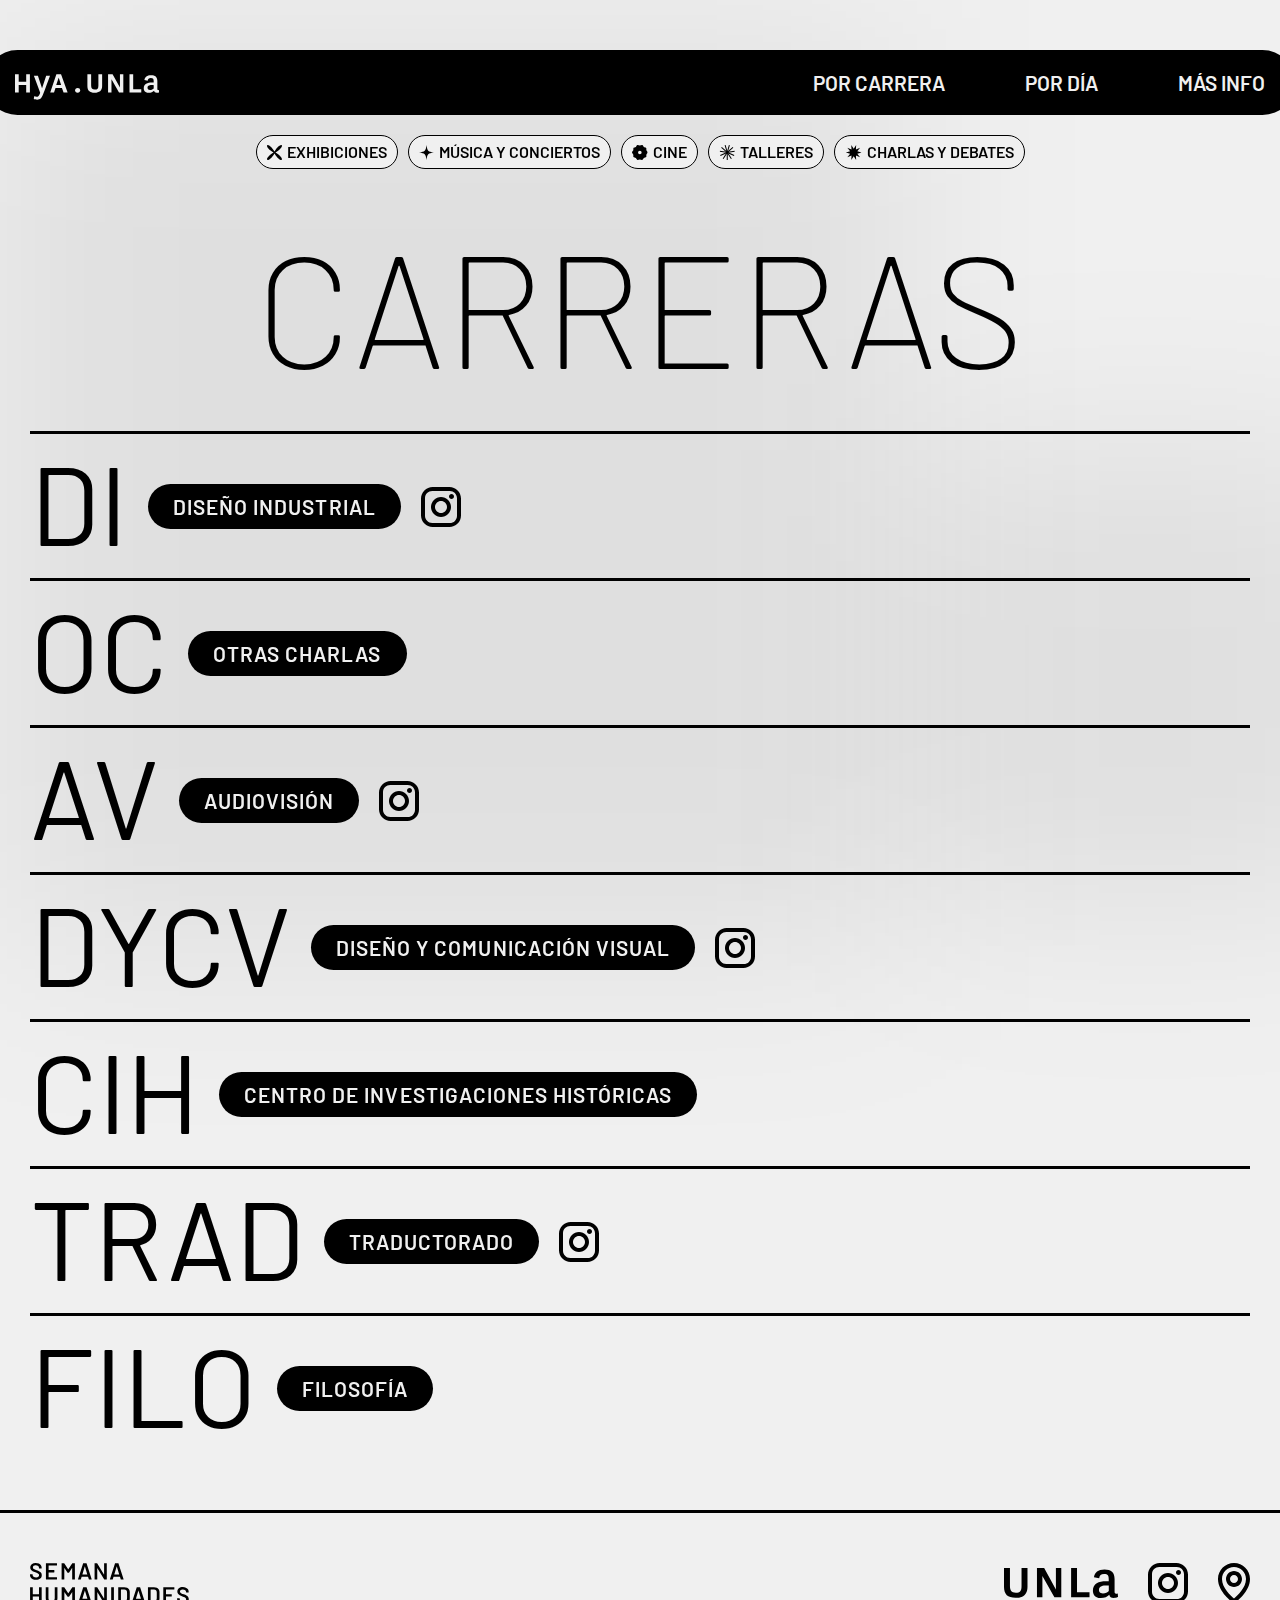
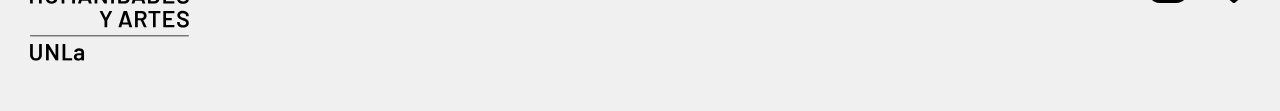
==== commit ec3948b8: "ultimos datos y arreglo del padding en svg" ====
--- a/carreras.html
+++ b/carreras.html
@@ -1108,325 +1108,166 @@
 
                 <li class="actividad">
                     <div class="hora">
-                        <svg xmlns="http://www.w3.org/2000/svg" width="58" height="57" viewBox="0 0 58 57" fill="none">
-                            <g clip-path="url(#clip0_16_281)">
-                                <path d="M30.7885 24.7436H26.9346V56.9256H30.7885V24.7436Z" fill="black" />
-                                <path
-                                    d="M29.3686 24.3418L11.624 51.4165L14.8664 53.4592L32.6109 26.3845L29.3686 24.3418Z"
-                                    fill="black" />
-                                <path
-                                    d="M31.6691 25.3114L1.81262 38.6797L3.41356 42.1168L33.2701 28.7484L31.6691 25.3114Z"
-                                    fill="black" />
-                                <path
-                                    d="M0.528299 22.7241L-0.0205078 26.4642L32.4685 31.0469L33.0173 27.3068L0.528299 22.7241Z"
-                                    fill="black" />
-                                <path
-                                    d="M8.28935 8.67254L5.76538 11.528L30.5703 32.604L33.0943 29.7485L8.28935 8.67254Z"
-                                    fill="black" />
-                                <path
-                                    d="M22.5768 0.917366L18.8789 1.9818L28.1254 32.8604L31.8233 31.796L22.5768 0.917366Z"
-                                    fill="black" />
-                                <path
-                                    d="M35.1653 0.915083L25.9188 31.7937L29.6167 32.8581L38.8632 1.97952L35.1653 0.915083Z"
-                                    fill="black" />
-                                <path
-                                    d="M49.4086 8.64443L24.6036 29.7204L27.1276 32.5759L51.9325 11.4999L49.4086 8.64443Z"
-                                    fill="black" />
-                                <path
-                                    d="M57.1948 22.7217L24.7058 27.3044L25.2546 31.0445L57.7436 26.4618L57.1948 22.7217Z"
-                                    fill="black" />
-                                <path
-                                    d="M26.0715 25.2998L24.4706 28.7368L54.3271 42.1052L55.928 38.6682L26.0715 25.2998Z"
-                                    fill="black" />
-                                <path
-                                    d="M28.3704 24.3584L25.1281 26.4011L42.8726 53.4758L46.1149 51.4331L28.3704 24.3584Z"
-                                    fill="black" />
-                            </g>
-                            <defs>
-                                <clipPath id="clip0_16_281">
-                                    <rect width="57.7231" height="56" fill="white" transform="translate(0 0.925583)" />
-                                </clipPath>
-                            </defs>
-                        </svg>
-                        <div>
-                            <time>00.00</time>
-                            <p>DÍA 00</p>
-                        </div>
-                    </div>
-                    <ul class="info">
-                        <li class="nombre-charla">Nombre de la charla <span>| más info</span></li>
-                        <li class="expositor">Quién expone</li>
-                        <li class="lugar">LUGAR</li>
-                    </ul>
-                </li>
-
-                <li class="actividad">
-                    <div class="hora">
-                        <svg xmlns="http://www.w3.org/2000/svg" width="58" height="57" viewBox="0 0 58 57" fill="none">
-                            <g clip-path="url(#clip0_16_281)">
-                                <path d="M30.7885 24.7436H26.9346V56.9256H30.7885V24.7436Z" fill="black" />
-                                <path
-                                    d="M29.3686 24.3418L11.624 51.4165L14.8664 53.4592L32.6109 26.3845L29.3686 24.3418Z"
-                                    fill="black" />
-                                <path
-                                    d="M31.6691 25.3114L1.81262 38.6797L3.41356 42.1168L33.2701 28.7484L31.6691 25.3114Z"
-                                    fill="black" />
-                                <path
-                                    d="M0.528299 22.7241L-0.0205078 26.4642L32.4685 31.0469L33.0173 27.3068L0.528299 22.7241Z"
-                                    fill="black" />
-                                <path
-                                    d="M8.28935 8.67254L5.76538 11.528L30.5703 32.604L33.0943 29.7485L8.28935 8.67254Z"
-                                    fill="black" />
-                                <path
-                                    d="M22.5768 0.917366L18.8789 1.9818L28.1254 32.8604L31.8233 31.796L22.5768 0.917366Z"
-                                    fill="black" />
-                                <path
-                                    d="M35.1653 0.915083L25.9188 31.7937L29.6167 32.8581L38.8632 1.97952L35.1653 0.915083Z"
-                                    fill="black" />
-                                <path
-                                    d="M49.4086 8.64443L24.6036 29.7204L27.1276 32.5759L51.9325 11.4999L49.4086 8.64443Z"
-                                    fill="black" />
-                                <path
-                                    d="M57.1948 22.7217L24.7058 27.3044L25.2546 31.0445L57.7436 26.4618L57.1948 22.7217Z"
-                                    fill="black" />
-                                <path
-                                    d="M26.0715 25.2998L24.4706 28.7368L54.3271 42.1052L55.928 38.6682L26.0715 25.2998Z"
-                                    fill="black" />
-                                <path
-                                    d="M28.3704 24.3584L25.1281 26.4011L42.8726 53.4758L46.1149 51.4331L28.3704 24.3584Z"
-                                    fill="black" />
-                            </g>
-                            <defs>
-                                <clipPath id="clip0_16_281">
-                                    <rect width="57.7231" height="56" fill="white" transform="translate(0 0.925583)" />
-                                </clipPath>
-                            </defs>
-                        </svg>
-                        <div>
-                            <time>00.00</time>
-                            <p>DÍA 00</p>
-                        </div>
-                    </div>
-                    <ul class="info">
-                        <li class="nombre-charla">Nombre de la charla <span>| más info</span></li>
-                        <li class="expositor">Quién expone</li>
-                        <li class="lugar">LUGAR</li>
-                    </ul>
-                </li>
-
-                <li class="actividad">
-                    <div class="hora">
-                        <svg xmlns="http://www.w3.org/2000/svg" width="58" height="57" viewBox="0 0 58 57" fill="none">
-                            <g clip-path="url(#clip0_16_281)">
-                                <path d="M30.7885 24.7436H26.9346V56.9256H30.7885V24.7436Z" fill="black" />
-                                <path
-                                    d="M29.3686 24.3418L11.624 51.4165L14.8664 53.4592L32.6109 26.3845L29.3686 24.3418Z"
-                                    fill="black" />
-                                <path
-                                    d="M31.6691 25.3114L1.81262 38.6797L3.41356 42.1168L33.2701 28.7484L31.6691 25.3114Z"
-                                    fill="black" />
-                                <path
-                                    d="M0.528299 22.7241L-0.0205078 26.4642L32.4685 31.0469L33.0173 27.3068L0.528299 22.7241Z"
-                                    fill="black" />
-                                <path
-                                    d="M8.28935 8.67254L5.76538 11.528L30.5703 32.604L33.0943 29.7485L8.28935 8.67254Z"
-                                    fill="black" />
-                                <path
-                                    d="M22.5768 0.917366L18.8789 1.9818L28.1254 32.8604L31.8233 31.796L22.5768 0.917366Z"
-                                    fill="black" />
-                                <path
-                                    d="M35.1653 0.915083L25.9188 31.7937L29.6167 32.8581L38.8632 1.97952L35.1653 0.915083Z"
-                                    fill="black" />
-                                <path
-                                    d="M49.4086 8.64443L24.6036 29.7204L27.1276 32.5759L51.9325 11.4999L49.4086 8.64443Z"
-                                    fill="black" />
-                                <path
-                                    d="M57.1948 22.7217L24.7058 27.3044L25.2546 31.0445L57.7436 26.4618L57.1948 22.7217Z"
-                                    fill="black" />
-                                <path
-                                    d="M26.0715 25.2998L24.4706 28.7368L54.3271 42.1052L55.928 38.6682L26.0715 25.2998Z"
-                                    fill="black" />
-                                <path
-                                    d="M28.3704 24.3584L25.1281 26.4011L42.8726 53.4758L46.1149 51.4331L28.3704 24.3584Z"
-                                    fill="black" />
-                            </g>
-                            <defs>
-                                <clipPath id="clip0_16_281">
-                                    <rect width="57.7231" height="56" fill="white" transform="translate(0 0.925583)" />
-                                </clipPath>
-                            </defs>
-                        </svg>
-                        <div>
-                            <time>00.00</time>
-                            <p>DÍA 00</p>
-                        </div>
-                    </div>
-                    <ul class="info">
-                        <li class="nombre-charla">Nombre de la charla <span>| más info</span></li>
-                        <li class="expositor">Quién expone</li>
-                        <li class="lugar">LUGAR</li>
-                    </ul>
-                </li>
-
-                <li class="actividad">
-                    <div class="hora">
-                        <svg xmlns="http://www.w3.org/2000/svg" width="58" height="57" viewBox="0 0 58 57" fill="none">
-                            <g clip-path="url(#clip0_16_281)">
-                                <path d="M30.7885 24.7436H26.9346V56.9256H30.7885V24.7436Z" fill="black" />
-                                <path
-                                    d="M29.3686 24.3418L11.624 51.4165L14.8664 53.4592L32.6109 26.3845L29.3686 24.3418Z"
-                                    fill="black" />
-                                <path
-                                    d="M31.6691 25.3114L1.81262 38.6797L3.41356 42.1168L33.2701 28.7484L31.6691 25.3114Z"
-                                    fill="black" />
-                                <path
-                                    d="M0.528299 22.7241L-0.0205078 26.4642L32.4685 31.0469L33.0173 27.3068L0.528299 22.7241Z"
-                                    fill="black" />
-                                <path
-                                    d="M8.28935 8.67254L5.76538 11.528L30.5703 32.604L33.0943 29.7485L8.28935 8.67254Z"
-                                    fill="black" />
-                                <path
-                                    d="M22.5768 0.917366L18.8789 1.9818L28.1254 32.8604L31.8233 31.796L22.5768 0.917366Z"
-                                    fill="black" />
-                                <path
-                                    d="M35.1653 0.915083L25.9188 31.7937L29.6167 32.8581L38.8632 1.97952L35.1653 0.915083Z"
-                                    fill="black" />
-                                <path
-                                    d="M49.4086 8.64443L24.6036 29.7204L27.1276 32.5759L51.9325 11.4999L49.4086 8.64443Z"
-                                    fill="black" />
-                                <path
-                                    d="M57.1948 22.7217L24.7058 27.3044L25.2546 31.0445L57.7436 26.4618L57.1948 22.7217Z"
-                                    fill="black" />
-                                <path
-                                    d="M26.0715 25.2998L24.4706 28.7368L54.3271 42.1052L55.928 38.6682L26.0715 25.2998Z"
-                                    fill="black" />
-                                <path
-                                    d="M28.3704 24.3584L25.1281 26.4011L42.8726 53.4758L46.1149 51.4331L28.3704 24.3584Z"
-                                    fill="black" />
-                            </g>
-                            <defs>
-                                <clipPath id="clip0_16_281">
-                                    <rect width="57.7231" height="56" fill="white" transform="translate(0 0.925583)" />
-                                </clipPath>
-                            </defs>
-                        </svg>
-                        <div>
-                            <time>00.00</time>
-                            <p>DÍA 00</p>
-                        </div>
-                    </div>
-                    <ul class="info">
-                        <li class="nombre-charla">Nombre de la charla <span>| más info</span></li>
-                        <li class="expositor">Quién expone</li>
-                        <li class="lugar">LUGAR</li>
-                    </ul>
-                </li>
-
-                <li class="actividad">
-                    <div class="hora">
-                        <svg xmlns="http://www.w3.org/2000/svg" width="58" height="57" viewBox="0 0 58 57" fill="none">
-                            <g clip-path="url(#clip0_16_281)">
-                                <path d="M30.7885 24.7436H26.9346V56.9256H30.7885V24.7436Z" fill="black" />
-                                <path
-                                    d="M29.3686 24.3418L11.624 51.4165L14.8664 53.4592L32.6109 26.3845L29.3686 24.3418Z"
-                                    fill="black" />
-                                <path
-                                    d="M31.6691 25.3114L1.81262 38.6797L3.41356 42.1168L33.2701 28.7484L31.6691 25.3114Z"
-                                    fill="black" />
-                                <path
-                                    d="M0.528299 22.7241L-0.0205078 26.4642L32.4685 31.0469L33.0173 27.3068L0.528299 22.7241Z"
-                                    fill="black" />
-                                <path
-                                    d="M8.28935 8.67254L5.76538 11.528L30.5703 32.604L33.0943 29.7485L8.28935 8.67254Z"
-                                    fill="black" />
-                                <path
-                                    d="M22.5768 0.917366L18.8789 1.9818L28.1254 32.8604L31.8233 31.796L22.5768 0.917366Z"
-                                    fill="black" />
-                                <path
-                                    d="M35.1653 0.915083L25.9188 31.7937L29.6167 32.8581L38.8632 1.97952L35.1653 0.915083Z"
-                                    fill="black" />
-                                <path
-                                    d="M49.4086 8.64443L24.6036 29.7204L27.1276 32.5759L51.9325 11.4999L49.4086 8.64443Z"
-                                    fill="black" />
-                                <path
-                                    d="M57.1948 22.7217L24.7058 27.3044L25.2546 31.0445L57.7436 26.4618L57.1948 22.7217Z"
-                                    fill="black" />
-                                <path
-                                    d="M26.0715 25.2998L24.4706 28.7368L54.3271 42.1052L55.928 38.6682L26.0715 25.2998Z"
-                                    fill="black" />
-                                <path
-                                    d="M28.3704 24.3584L25.1281 26.4011L42.8726 53.4758L46.1149 51.4331L28.3704 24.3584Z"
-                                    fill="black" />
-                            </g>
-                            <defs>
-                                <clipPath id="clip0_16_281">
-                                    <rect width="57.7231" height="56" fill="white" transform="translate(0 0.925583)" />
-                                </clipPath>
-                            </defs>
-                        </svg>
-                        <div>
-                            <time>00.00</time>
-                            <p>DÍA 00</p>
-                        </div>
-                    </div>
-                    <ul class="info">
-                        <li class="nombre-charla">Nombre de la charla <span>| más info</span></li>
-                        <li class="expositor">Quién expone</li>
-                        <li class="lugar">LUGAR</li>
-                    </ul>
-                </li>
-
-                <li class="actividad">
-                    <div class="hora">
-                        <svg xmlns="http://www.w3.org/2000/svg" width="58" height="57" viewBox="0 0 58 57" fill="none">
-                            <g clip-path="url(#clip0_16_281)">
-                                <path d="M30.7885 24.7436H26.9346V56.9256H30.7885V24.7436Z" fill="black" />
-                                <path
-                                    d="M29.3686 24.3418L11.624 51.4165L14.8664 53.4592L32.6109 26.3845L29.3686 24.3418Z"
-                                    fill="black" />
-                                <path
-                                    d="M31.6691 25.3114L1.81262 38.6797L3.41356 42.1168L33.2701 28.7484L31.6691 25.3114Z"
-                                    fill="black" />
-                                <path
-                                    d="M0.528299 22.7241L-0.0205078 26.4642L32.4685 31.0469L33.0173 27.3068L0.528299 22.7241Z"
-                                    fill="black" />
-                                <path
-                                    d="M8.28935 8.67254L5.76538 11.528L30.5703 32.604L33.0943 29.7485L8.28935 8.67254Z"
-                                    fill="black" />
-                                <path
-                                    d="M22.5768 0.917366L18.8789 1.9818L28.1254 32.8604L31.8233 31.796L22.5768 0.917366Z"
-                                    fill="black" />
-                                <path
-                                    d="M35.1653 0.915083L25.9188 31.7937L29.6167 32.8581L38.8632 1.97952L35.1653 0.915083Z"
-                                    fill="black" />
-                                <path
-                                    d="M49.4086 8.64443L24.6036 29.7204L27.1276 32.5759L51.9325 11.4999L49.4086 8.64443Z"
-                                    fill="black" />
-                                <path
-                                    d="M57.1948 22.7217L24.7058 27.3044L25.2546 31.0445L57.7436 26.4618L57.1948 22.7217Z"
-                                    fill="black" />
-                                <path
-                                    d="M26.0715 25.2998L24.4706 28.7368L54.3271 42.1052L55.928 38.6682L26.0715 25.2998Z"
-                                    fill="black" />
-                                <path
-                                    d="M28.3704 24.3584L25.1281 26.4011L42.8726 53.4758L46.1149 51.4331L28.3704 24.3584Z"
-                                    fill="black" />
-                            </g>
-                            <defs>
-                                <clipPath id="clip0_16_281">
-                                    <rect width="57.7231" height="56" fill="white" transform="translate(0 0.925583)" />
-                                </clipPath>
-                            </defs>
-                        </svg>
-                        <div>
-                            <time>00.00</time>
-                            <p>DÍA 00</p>
-                        </div>
-                    </div>
-                    <ul class="info">
-                        <li class="nombre-charla">Nombre de la charla <span>| más info</span></li>
-                        <li class="expositor">Quién expone</li>
-                        <li class="lugar">LUGAR</li>
+                        <svg class="animacion-girando" xmlns="http://www.w3.org/2000/svg" width="60" height="56" viewBox="0 0 60 56" fill="none">
+                            <g clip-path="url(#clip0_1_6)">
+                            <path d="M59.1943 28.021L43.1221 32.3546L53.5985 45.3133L38.0312 39.3809L38.8727 56L29.7848 42.0316L20.6548 56L21.5384 39.3809L5.97112 45.3133L16.4054 32.3546L0.333252 28.021L16.4054 23.6454L5.97112 10.6867L21.5384 16.6191L20.6548 0L29.7848 13.9684L38.8727 0L38.0312 16.6191L53.5985 10.6867L43.1221 23.6454L59.1943 28.021Z" fill="black"/>
+                            </g>
+                            <defs>
+                            <clipPath id="clip0_1_6">
+                            <rect width="58.861" height="56" fill="white" transform="translate(0.333252)"/>
+                            </clipPath>
+                            </defs>
+                        </svg>
+                        <div>
+                            <time>16.00</time>
+                            <p>VIERNES 25</p>
+                        </div>
+                    </div>
+                    <ul class="info">
+                        <li class="nombre-charla">Charla de Bruno Giordano, Diseñador de Indumentaria <span>| Bruno Giordano Presenta: Max Rompo</span></li>
+                        <li class="lugar">ED. JOSÉ HERNÁNDEZ - AULA MAGNA BICENTENARIO</li>
+                    </ul>
+                </li>
+
+                <li class="actividad">
+                    <div class="hora">
+                        <svg class="animacion-girando" xmlns="http://www.w3.org/2000/svg" width="60" height="56" viewBox="0 0 60 56" fill="none">
+                            <g clip-path="url(#clip0_1_6)">
+                            <path d="M59.1943 28.021L43.1221 32.3546L53.5985 45.3133L38.0312 39.3809L38.8727 56L29.7848 42.0316L20.6548 56L21.5384 39.3809L5.97112 45.3133L16.4054 32.3546L0.333252 28.021L16.4054 23.6454L5.97112 10.6867L21.5384 16.6191L20.6548 0L29.7848 13.9684L38.8727 0L38.0312 16.6191L53.5985 10.6867L43.1221 23.6454L59.1943 28.021Z" fill="black"/>
+                            </g>
+                            <defs>
+                            <clipPath id="clip0_1_6">
+                            <rect width="58.861" height="56" fill="white" transform="translate(0.333252)"/>
+                            </clipPath>
+                            </defs>
+                        </svg>
+                        <div>
+                            <time>18.00</time>
+                            <p>VIERNES 25</p>
+                        </div>
+                    </div>
+                    <ul class="info">
+                        <li class="nombre-charla">Presentación de Trabajos Finales Integradores DyCV (proyectual)</li>
+                        <li class="expositor">Sofía De Palma, Sara Suarez, Candela Amestoy y Leo Moreira. Coordinan: Andrea Gergich y Angelina Sanchez</li>
+                        <li class="lugar">ED. JOSÉ HERNÁNDEZ - AULA MAGNA BICENTENARIO</li>
+                    </ul>
+                </li>
+
+                <li class="actividad">
+                    <div class="hora">
+                        <svg class="animacion-girando" xmlns="http://www.w3.org/2000/svg" width="60" height="56" viewBox="0 0 60 56" fill="none">
+                            <g clip-path="url(#clip0_1_6)">
+                            <path d="M59.1943 28.021L43.1221 32.3546L53.5985 45.3133L38.0312 39.3809L38.8727 56L29.7848 42.0316L20.6548 56L21.5384 39.3809L5.97112 45.3133L16.4054 32.3546L0.333252 28.021L16.4054 23.6454L5.97112 10.6867L21.5384 16.6191L20.6548 0L29.7848 13.9684L38.8727 0L38.0312 16.6191L53.5985 10.6867L43.1221 23.6454L59.1943 28.021Z" fill="black"/>
+                            </g>
+                            <defs>
+                            <clipPath id="clip0_1_6">
+                            <rect width="58.861" height="56" fill="white" transform="translate(0.333252)"/>
+                            </clipPath>
+                            </defs>
+                        </svg>
+                        <div>
+                            <time>19.30</time>
+                            <p>VIERNES 25</p>
+                        </div>
+                    </div>
+                    <ul class="info">
+                        <li class="nombre-charla">Encuentro de egresados de Diseño y Comunicación Visual - UNLa</li>
+                        <li class="expositor">Coordina: Andrea Gergich</li>
+                        <li class="lugar">ED. JUANA MANSO - AULA 7</li>
+                    </ul>
+                </li>
+
+                <li class="actividad">
+                    <div class="hora">
+                        <svg class="animacion-girando" xmlns="http://www.w3.org/2000/svg" width="60" height="56" viewBox="0 0 60 56" fill="none">
+                            <g clip-path="url(#clip0_1_6)">
+                            <path d="M59.1943 28.021L43.1221 32.3546L53.5985 45.3133L38.0312 39.3809L38.8727 56L29.7848 42.0316L20.6548 56L21.5384 39.3809L5.97112 45.3133L16.4054 32.3546L0.333252 28.021L16.4054 23.6454L5.97112 10.6867L21.5384 16.6191L20.6548 0L29.7848 13.9684L38.8727 0L38.0312 16.6191L53.5985 10.6867L43.1221 23.6454L59.1943 28.021Z" fill="black"/>
+                            </g>
+                            <defs>
+                            <clipPath id="clip0_1_6">
+                            <rect width="58.861" height="56" fill="white" transform="translate(0.333252)"/>
+                            </clipPath>
+                            </defs>
+                        </svg>
+                        <div>
+                            <time>14.00</time>
+                            <p>LUNES 28</p>
+                        </div>
+                    </div>
+                    <ul class="info">
+                        <li class="nombre-charla">«En el principio» Entrevista a Gustavo Pedroza</li>
+                        <li class="expositor">Presentan: Andrea Gergich y Juan Lo Bianco</li>
+                        <li class="lugar">ED. JUANA MANSO - AULA 5</li>
+                    </ul>
+                </li>
+
+                <li class="actividad">
+                    <div class="hora">
+                        <svg class="animacion-girando" xmlns="http://www.w3.org/2000/svg" width="60" height="56" viewBox="0 0 60 56" fill="none">
+                            <g clip-path="url(#clip0_1_6)">
+                            <path d="M59.1943 28.021L43.1221 32.3546L53.5985 45.3133L38.0312 39.3809L38.8727 56L29.7848 42.0316L20.6548 56L21.5384 39.3809L5.97112 45.3133L16.4054 32.3546L0.333252 28.021L16.4054 23.6454L5.97112 10.6867L21.5384 16.6191L20.6548 0L29.7848 13.9684L38.8727 0L38.0312 16.6191L53.5985 10.6867L43.1221 23.6454L59.1943 28.021Z" fill="black"/>
+                            </g>
+                            <defs>
+                            <clipPath id="clip0_1_6">
+                            <rect width="58.861" height="56" fill="white" transform="translate(0.333252)"/>
+                            </clipPath>
+                            </defs>
+                        </svg>
+                        <div>
+                            <time>18.00</time>
+                            <p>LUNES 28</p>
+                        </div>
+                    </div>
+                    <ul class="info">
+                        <li class="nombre-charla">«Diseñar para un nuevo teatro nacional» Los afiches para el Cervantes (2017, 2018, 2019)</li>
+                        <li class="expositor">Martin Gorricho Coordina: Andrea Gergich</li>
+                        <li class="lugar">ED. JOSÉ HERNÁNDEZ - AULA MAGNA BICENTENARIO</li>
+                    </ul>
+                </li>
+
+                <li class="actividad">
+                    <div class="hora">
+                        <svg class="animacion-girando" xmlns="http://www.w3.org/2000/svg" width="60" height="56" viewBox="0 0 60 56" fill="none">
+                            <g clip-path="url(#clip0_1_6)">
+                            <path d="M59.1943 28.021L43.1221 32.3546L53.5985 45.3133L38.0312 39.3809L38.8727 56L29.7848 42.0316L20.6548 56L21.5384 39.3809L5.97112 45.3133L16.4054 32.3546L0.333252 28.021L16.4054 23.6454L5.97112 10.6867L21.5384 16.6191L20.6548 0L29.7848 13.9684L38.8727 0L38.0312 16.6191L53.5985 10.6867L43.1221 23.6454L59.1943 28.021Z" fill="black"/>
+                            </g>
+                            <defs>
+                            <clipPath id="clip0_1_6">
+                            <rect width="58.861" height="56" fill="white" transform="translate(0.333252)"/>
+                            </clipPath>
+                            </defs>
+                        </svg>
+                        <div>
+                            <time>10.00</time>
+                            <p>MARTES 29</p>
+                        </div>
+                    </div>
+                    <ul class="info">
+                        <li class="nombre-charla">«La ESI y el Fanzine en la Escuela Secundaria» <span>| Jésica Miño</span></li>
+                        <li class="lugar">ED. JUANA MANSO - AULA 5</li>
+                    </ul>
+                </li>
+
+                <li class="actividad">
+                    <div class="hora">
+                        <svg class="animacion-girando" xmlns="http://www.w3.org/2000/svg" width="60" height="56" viewBox="0 0 60 56" fill="none">
+                            <g clip-path="url(#clip0_1_6)">
+                            <path d="M59.1943 28.021L43.1221 32.3546L53.5985 45.3133L38.0312 39.3809L38.8727 56L29.7848 42.0316L20.6548 56L21.5384 39.3809L5.97112 45.3133L16.4054 32.3546L0.333252 28.021L16.4054 23.6454L5.97112 10.6867L21.5384 16.6191L20.6548 0L29.7848 13.9684L38.8727 0L38.0312 16.6191L53.5985 10.6867L43.1221 23.6454L59.1943 28.021Z" fill="black"/>
+                            </g>
+                            <defs>
+                            <clipPath id="clip0_1_6">
+                            <rect width="58.861" height="56" fill="white" transform="translate(0.333252)"/>
+                            </clipPath>
+                            </defs>
+                        </svg>
+                        <div>
+                            <time>10.00</time>
+                            <p>MARTES 29</p>
+                        </div>
+                    </div>
+                    <ul class="info">
+                        <li class="nombre-charla">Presentación del libro «Diseño y creatividad #4» <span>| Ezequiel Cafaro, Natalia Pano y Pablo Acuña. Presentan: Andrea Gergich y Juan Lo Bianco</span></li>
+                        <li class="lugar">ED. JOSÉ HERNÁNDEZ - AULA MAGNA BICENTENARIO</li>
                     </ul>
                 </li>
 
@@ -1442,217 +1283,95 @@
 
                 <li class="actividad">
                     <div class="hora">
-                        <svg xmlns="http://www.w3.org/2000/svg" width="58" height="57" viewBox="0 0 58 57" fill="none">
-                            <g clip-path="url(#clip0_16_281)">
-                                <path d="M30.7885 24.7436H26.9346V56.9256H30.7885V24.7436Z" fill="black" />
-                                <path
-                                    d="M29.3686 24.3418L11.624 51.4165L14.8664 53.4592L32.6109 26.3845L29.3686 24.3418Z"
-                                    fill="black" />
-                                <path
-                                    d="M31.6691 25.3114L1.81262 38.6797L3.41356 42.1168L33.2701 28.7484L31.6691 25.3114Z"
-                                    fill="black" />
-                                <path
-                                    d="M0.528299 22.7241L-0.0205078 26.4642L32.4685 31.0469L33.0173 27.3068L0.528299 22.7241Z"
-                                    fill="black" />
-                                <path
-                                    d="M8.28935 8.67254L5.76538 11.528L30.5703 32.604L33.0943 29.7485L8.28935 8.67254Z"
-                                    fill="black" />
-                                <path
-                                    d="M22.5768 0.917366L18.8789 1.9818L28.1254 32.8604L31.8233 31.796L22.5768 0.917366Z"
-                                    fill="black" />
-                                <path
-                                    d="M35.1653 0.915083L25.9188 31.7937L29.6167 32.8581L38.8632 1.97952L35.1653 0.915083Z"
-                                    fill="black" />
-                                <path
-                                    d="M49.4086 8.64443L24.6036 29.7204L27.1276 32.5759L51.9325 11.4999L49.4086 8.64443Z"
-                                    fill="black" />
-                                <path
-                                    d="M57.1948 22.7217L24.7058 27.3044L25.2546 31.0445L57.7436 26.4618L57.1948 22.7217Z"
-                                    fill="black" />
-                                <path
-                                    d="M26.0715 25.2998L24.4706 28.7368L54.3271 42.1052L55.928 38.6682L26.0715 25.2998Z"
-                                    fill="black" />
-                                <path
-                                    d="M28.3704 24.3584L25.1281 26.4011L42.8726 53.4758L46.1149 51.4331L28.3704 24.3584Z"
-                                    fill="black" />
-                            </g>
-                            <defs>
-                                <clipPath id="clip0_16_281">
-                                    <rect width="57.7231" height="56" fill="white" transform="translate(0 0.925583)" />
-                                </clipPath>
-                            </defs>
-                        </svg>
-                        <div>
-                            <time>00.00</time>
-                            <p>DÍA 00</p>
-                        </div>
-                    </div>
-                    <ul class="info">
-                        <li class="nombre-charla">Nombre de la charla <span>| más info</span></li>
-                        <li class="expositor">Quién expone</li>
-                        <li class="lugar">LUGAR</li>
-                    </ul>
-                </li>
-
-                <li class="actividad">
-                    <div class="hora">
-                        <svg xmlns="http://www.w3.org/2000/svg" width="58" height="57" viewBox="0 0 58 57" fill="none">
-                            <g clip-path="url(#clip0_16_281)">
-                                <path d="M30.7885 24.7436H26.9346V56.9256H30.7885V24.7436Z" fill="black" />
-                                <path
-                                    d="M29.3686 24.3418L11.624 51.4165L14.8664 53.4592L32.6109 26.3845L29.3686 24.3418Z"
-                                    fill="black" />
-                                <path
-                                    d="M31.6691 25.3114L1.81262 38.6797L3.41356 42.1168L33.2701 28.7484L31.6691 25.3114Z"
-                                    fill="black" />
-                                <path
-                                    d="M0.528299 22.7241L-0.0205078 26.4642L32.4685 31.0469L33.0173 27.3068L0.528299 22.7241Z"
-                                    fill="black" />
-                                <path
-                                    d="M8.28935 8.67254L5.76538 11.528L30.5703 32.604L33.0943 29.7485L8.28935 8.67254Z"
-                                    fill="black" />
-                                <path
-                                    d="M22.5768 0.917366L18.8789 1.9818L28.1254 32.8604L31.8233 31.796L22.5768 0.917366Z"
-                                    fill="black" />
-                                <path
-                                    d="M35.1653 0.915083L25.9188 31.7937L29.6167 32.8581L38.8632 1.97952L35.1653 0.915083Z"
-                                    fill="black" />
-                                <path
-                                    d="M49.4086 8.64443L24.6036 29.7204L27.1276 32.5759L51.9325 11.4999L49.4086 8.64443Z"
-                                    fill="black" />
-                                <path
-                                    d="M57.1948 22.7217L24.7058 27.3044L25.2546 31.0445L57.7436 26.4618L57.1948 22.7217Z"
-                                    fill="black" />
-                                <path
-                                    d="M26.0715 25.2998L24.4706 28.7368L54.3271 42.1052L55.928 38.6682L26.0715 25.2998Z"
-                                    fill="black" />
-                                <path
-                                    d="M28.3704 24.3584L25.1281 26.4011L42.8726 53.4758L46.1149 51.4331L28.3704 24.3584Z"
-                                    fill="black" />
-                            </g>
-                            <defs>
-                                <clipPath id="clip0_16_281">
-                                    <rect width="57.7231" height="56" fill="white" transform="translate(0 0.925583)" />
-                                </clipPath>
-                            </defs>
-                        </svg>
-                        <div>
-                            <time>00.00</time>
-                            <p>DÍA 00</p>
-                        </div>
-                    </div>
-                    <ul class="info">
-                        <li class="nombre-charla">Nombre de la charla <span>| más info</span></li>
-                        <li class="expositor">Quién expone</li>
-                        <li class="lugar">LUGAR</li>
-                    </ul>
-                </li>
-
-                <li class="actividad">
-                    <div class="hora">
-                        <svg xmlns="http://www.w3.org/2000/svg" width="58" height="57" viewBox="0 0 58 57" fill="none">
-                            <g clip-path="url(#clip0_16_281)">
-                                <path d="M30.7885 24.7436H26.9346V56.9256H30.7885V24.7436Z" fill="black" />
-                                <path
-                                    d="M29.3686 24.3418L11.624 51.4165L14.8664 53.4592L32.6109 26.3845L29.3686 24.3418Z"
-                                    fill="black" />
-                                <path
-                                    d="M31.6691 25.3114L1.81262 38.6797L3.41356 42.1168L33.2701 28.7484L31.6691 25.3114Z"
-                                    fill="black" />
-                                <path
-                                    d="M0.528299 22.7241L-0.0205078 26.4642L32.4685 31.0469L33.0173 27.3068L0.528299 22.7241Z"
-                                    fill="black" />
-                                <path
-                                    d="M8.28935 8.67254L5.76538 11.528L30.5703 32.604L33.0943 29.7485L8.28935 8.67254Z"
-                                    fill="black" />
-                                <path
-                                    d="M22.5768 0.917366L18.8789 1.9818L28.1254 32.8604L31.8233 31.796L22.5768 0.917366Z"
-                                    fill="black" />
-                                <path
-                                    d="M35.1653 0.915083L25.9188 31.7937L29.6167 32.8581L38.8632 1.97952L35.1653 0.915083Z"
-                                    fill="black" />
-                                <path
-                                    d="M49.4086 8.64443L24.6036 29.7204L27.1276 32.5759L51.9325 11.4999L49.4086 8.64443Z"
-                                    fill="black" />
-                                <path
-                                    d="M57.1948 22.7217L24.7058 27.3044L25.2546 31.0445L57.7436 26.4618L57.1948 22.7217Z"
-                                    fill="black" />
-                                <path
-                                    d="M26.0715 25.2998L24.4706 28.7368L54.3271 42.1052L55.928 38.6682L26.0715 25.2998Z"
-                                    fill="black" />
-                                <path
-                                    d="M28.3704 24.3584L25.1281 26.4011L42.8726 53.4758L46.1149 51.4331L28.3704 24.3584Z"
-                                    fill="black" />
-                            </g>
-                            <defs>
-                                <clipPath id="clip0_16_281">
-                                    <rect width="57.7231" height="56" fill="white" transform="translate(0 0.925583)" />
-                                </clipPath>
-                            </defs>
-                        </svg>
-                        <div>
-                            <time>00.00</time>
-                            <p>DÍA 00</p>
-                        </div>
-                    </div>
-                    <ul class="info">
-                        <li class="nombre-charla">Nombre de la charla <span>| más info</span></li>
-                        <li class="expositor">Quién expone</li>
-                        <li class="lugar">LUGAR</li>
-                    </ul>
-                </li>
-
-                <li class="actividad">
-                    <div class="hora">
-                        <svg xmlns="http://www.w3.org/2000/svg" width="58" height="57" viewBox="0 0 58 57" fill="none">
-                            <g clip-path="url(#clip0_16_281)">
-                                <path d="M30.7885 24.7436H26.9346V56.9256H30.7885V24.7436Z" fill="black" />
-                                <path
-                                    d="M29.3686 24.3418L11.624 51.4165L14.8664 53.4592L32.6109 26.3845L29.3686 24.3418Z"
-                                    fill="black" />
-                                <path
-                                    d="M31.6691 25.3114L1.81262 38.6797L3.41356 42.1168L33.2701 28.7484L31.6691 25.3114Z"
-                                    fill="black" />
-                                <path
-                                    d="M0.528299 22.7241L-0.0205078 26.4642L32.4685 31.0469L33.0173 27.3068L0.528299 22.7241Z"
-                                    fill="black" />
-                                <path
-                                    d="M8.28935 8.67254L5.76538 11.528L30.5703 32.604L33.0943 29.7485L8.28935 8.67254Z"
-                                    fill="black" />
-                                <path
-                                    d="M22.5768 0.917366L18.8789 1.9818L28.1254 32.8604L31.8233 31.796L22.5768 0.917366Z"
-                                    fill="black" />
-                                <path
-                                    d="M35.1653 0.915083L25.9188 31.7937L29.6167 32.8581L38.8632 1.97952L35.1653 0.915083Z"
-                                    fill="black" />
-                                <path
-                                    d="M49.4086 8.64443L24.6036 29.7204L27.1276 32.5759L51.9325 11.4999L49.4086 8.64443Z"
-                                    fill="black" />
-                                <path
-                                    d="M57.1948 22.7217L24.7058 27.3044L25.2546 31.0445L57.7436 26.4618L57.1948 22.7217Z"
-                                    fill="black" />
-                                <path
-                                    d="M26.0715 25.2998L24.4706 28.7368L54.3271 42.1052L55.928 38.6682L26.0715 25.2998Z"
-                                    fill="black" />
-                                <path
-                                    d="M28.3704 24.3584L25.1281 26.4011L42.8726 53.4758L46.1149 51.4331L28.3704 24.3584Z"
-                                    fill="black" />
-                            </g>
-                            <defs>
-                                <clipPath id="clip0_16_281">
-                                    <rect width="57.7231" height="56" fill="white" transform="translate(0 0.925583)" />
-                                </clipPath>
-                            </defs>
-                        </svg>
-                        <div>
-                            <time>00.00</time>
-                            <p>DÍA 00</p>
-                        </div>
-                    </div>
-                    <ul class="info">
-                        <li class="nombre-charla">Nombre de la charla <span>| más info</span></li>
-                        <li class="expositor">Quién expone</li>
-                        <li class="lugar">LUGAR</li>
+                        <svg class="animacion-girando" xmlns="http://www.w3.org/2000/svg" width="60" height="56" viewBox="0 0 60 56" fill="none">
+                            <g clip-path="url(#clip0_1_6)">
+                            <path d="M59.1943 28.021L43.1221 32.3546L53.5985 45.3133L38.0312 39.3809L38.8727 56L29.7848 42.0316L20.6548 56L21.5384 39.3809L5.97112 45.3133L16.4054 32.3546L0.333252 28.021L16.4054 23.6454L5.97112 10.6867L21.5384 16.6191L20.6548 0L29.7848 13.9684L38.8727 0L38.0312 16.6191L53.5985 10.6867L43.1221 23.6454L59.1943 28.021Z" fill="black"/>
+                            </g>
+                            <defs>
+                            <clipPath id="clip0_1_6">
+                            <rect width="58.861" height="56" fill="white" transform="translate(0.333252)"/>
+                            </clipPath>
+                            </defs>
+                        </svg>
+                        <div>
+                            <time>18.30</time>
+                            <p>MIÉRCOLES 23</p>
+                        </div>
+                    </div>
+                    <ul class="info">
+                        <li class="nombre-charla">Presentación del libro «Filosofía Argentina. Una visión disidente»</li>
+                        <li class="expositor">Alberto Buela. Moderadores: Ezequiel Gonzáles y Facundo Di Vicenzo</li>
+                        <li class="lugar">ED. JAURETCHE - AULA 4</li>
+                    </ul>
+                </li>
+
+                <li class="actividad">
+                    <div class="hora">
+                        <svg class="animacion-girando" xmlns="http://www.w3.org/2000/svg" width="60" height="56" viewBox="0 0 60 56" fill="none">
+                            <g clip-path="url(#clip0_1_6)">
+                            <path d="M59.1943 28.021L43.1221 32.3546L53.5985 45.3133L38.0312 39.3809L38.8727 56L29.7848 42.0316L20.6548 56L21.5384 39.3809L5.97112 45.3133L16.4054 32.3546L0.333252 28.021L16.4054 23.6454L5.97112 10.6867L21.5384 16.6191L20.6548 0L29.7848 13.9684L38.8727 0L38.0312 16.6191L53.5985 10.6867L43.1221 23.6454L59.1943 28.021Z" fill="black"/>
+                            </g>
+                            <defs>
+                            <clipPath id="clip0_1_6">
+                            <rect width="58.861" height="56" fill="white" transform="translate(0.333252)"/>
+                            </clipPath>
+                            </defs>
+                        </svg>
+                        <div>
+                            <time>9 A 19</time>
+                            <p>JUEVES 24</p>
+                        </div>
+                    </div>
+                    <ul class="info">
+                        <li class="nombre-charla">Jornada de Jovem Pesquisador (JOPEQAL) <span>| Dr. Lucas Krostsch, Dra. Laura Guic, Dr. Juan Donatti, Dr. Alejandro Herrero</span></li>
+                        <li class="lugar">ED. JOSÉ HERNÁNDEZ - AULA MAGNA BICENTENARIO Y AULAS HÍBRIDAS</li>
+                    </ul>
+                </li>
+
+                <li class="actividad">
+                    <div class="hora">
+                        <svg class="animacion-girando" xmlns="http://www.w3.org/2000/svg" width="60" height="56" viewBox="0 0 60 56" fill="none">
+                            <g clip-path="url(#clip0_1_6)">
+                            <path d="M59.1943 28.021L43.1221 32.3546L53.5985 45.3133L38.0312 39.3809L38.8727 56L29.7848 42.0316L20.6548 56L21.5384 39.3809L5.97112 45.3133L16.4054 32.3546L0.333252 28.021L16.4054 23.6454L5.97112 10.6867L21.5384 16.6191L20.6548 0L29.7848 13.9684L38.8727 0L38.0312 16.6191L53.5985 10.6867L43.1221 23.6454L59.1943 28.021Z" fill="black"/>
+                            </g>
+                            <defs>
+                            <clipPath id="clip0_1_6">
+                            <rect width="58.861" height="56" fill="white" transform="translate(0.333252)"/>
+                            </clipPath>
+                            </defs>
+                        </svg>
+                        <div>
+                            <time>10.30</time>
+                            <p>VIERNES 25</p>
+                        </div>
+                    </div>
+                    <ul class="info">
+                        <li class="nombre-charla">Conversaciones sobre Historiografía, Historia y Pensamiento Nacional. El libro: «Vida de Martín Fierro» de Elías Giménez Vega (1961) <span>| Facundo Di Vicenzo</span></li>
+                        <li class="lugar">ED. JOSÉ HERNÁNDEZ - AULA 5 DE AUDIOVISIÓN</li>
+                    </ul>
+                </li>
+
+                <li class="actividad">
+                    <div class="hora">
+                        <svg class="animacion-girando" xmlns="http://www.w3.org/2000/svg" width="60" height="56" viewBox="0 0 60 56" fill="none">
+                            <g clip-path="url(#clip0_1_6)">
+                            <path d="M59.1943 28.021L43.1221 32.3546L53.5985 45.3133L38.0312 39.3809L38.8727 56L29.7848 42.0316L20.6548 56L21.5384 39.3809L5.97112 45.3133L16.4054 32.3546L0.333252 28.021L16.4054 23.6454L5.97112 10.6867L21.5384 16.6191L20.6548 0L29.7848 13.9684L38.8727 0L38.0312 16.6191L53.5985 10.6867L43.1221 23.6454L59.1943 28.021Z" fill="black"/>
+                            </g>
+                            <defs>
+                            <clipPath id="clip0_1_6">
+                            <rect width="58.861" height="56" fill="white" transform="translate(0.333252)"/>
+                            </clipPath>
+                            </defs>
+                        </svg>
+                        <div>
+                            <time>18.00</time>
+                            <p>VIERNES 25</p>
+                        </div>
+                    </div>
+                    <ul class="info">
+                        <li class="nombre-charla">«Nación, Ejército y Política» Conversatorio a cargo de docentes, graduados y estudiantes de la EPNyL</li>
+                        <li class="expositor">David Chamorro</li>
+                        <li class="lugar">ED. MANUEL DORREGO - SALA PODETTI</li>
                     </ul>
                 </li>
 
@@ -1670,217 +1389,96 @@
 
                 <li class="actividad">
                     <div class="hora">
-                        <svg xmlns="http://www.w3.org/2000/svg" width="58" height="57" viewBox="0 0 58 57" fill="none">
-                            <g clip-path="url(#clip0_16_281)">
-                                <path d="M30.7885 24.7436H26.9346V56.9256H30.7885V24.7436Z" fill="black" />
-                                <path
-                                    d="M29.3686 24.3418L11.624 51.4165L14.8664 53.4592L32.6109 26.3845L29.3686 24.3418Z"
-                                    fill="black" />
-                                <path
-                                    d="M31.6691 25.3114L1.81262 38.6797L3.41356 42.1168L33.2701 28.7484L31.6691 25.3114Z"
-                                    fill="black" />
-                                <path
-                                    d="M0.528299 22.7241L-0.0205078 26.4642L32.4685 31.0469L33.0173 27.3068L0.528299 22.7241Z"
-                                    fill="black" />
-                                <path
-                                    d="M8.28935 8.67254L5.76538 11.528L30.5703 32.604L33.0943 29.7485L8.28935 8.67254Z"
-                                    fill="black" />
-                                <path
-                                    d="M22.5768 0.917366L18.8789 1.9818L28.1254 32.8604L31.8233 31.796L22.5768 0.917366Z"
-                                    fill="black" />
-                                <path
-                                    d="M35.1653 0.915083L25.9188 31.7937L29.6167 32.8581L38.8632 1.97952L35.1653 0.915083Z"
-                                    fill="black" />
-                                <path
-                                    d="M49.4086 8.64443L24.6036 29.7204L27.1276 32.5759L51.9325 11.4999L49.4086 8.64443Z"
-                                    fill="black" />
-                                <path
-                                    d="M57.1948 22.7217L24.7058 27.3044L25.2546 31.0445L57.7436 26.4618L57.1948 22.7217Z"
-                                    fill="black" />
-                                <path
-                                    d="M26.0715 25.2998L24.4706 28.7368L54.3271 42.1052L55.928 38.6682L26.0715 25.2998Z"
-                                    fill="black" />
-                                <path
-                                    d="M28.3704 24.3584L25.1281 26.4011L42.8726 53.4758L46.1149 51.4331L28.3704 24.3584Z"
-                                    fill="black" />
-                            </g>
-                            <defs>
-                                <clipPath id="clip0_16_281">
-                                    <rect width="57.7231" height="56" fill="white" transform="translate(0 0.925583)" />
-                                </clipPath>
-                            </defs>
-                        </svg>
-                        <div>
-                            <time>00.00</time>
-                            <p>DÍA 00</p>
-                        </div>
-                    </div>
-                    <ul class="info">
-                        <li class="nombre-charla">Nombre de la charla <span>| más info</span></li>
-                        <li class="expositor">Quién expone</li>
-                        <li class="lugar">LUGAR</li>
-                    </ul>
-                </li>
-
-                <li class="actividad">
-                    <div class="hora">
-                        <svg xmlns="http://www.w3.org/2000/svg" width="58" height="57" viewBox="0 0 58 57" fill="none">
-                            <g clip-path="url(#clip0_16_281)">
-                                <path d="M30.7885 24.7436H26.9346V56.9256H30.7885V24.7436Z" fill="black" />
-                                <path
-                                    d="M29.3686 24.3418L11.624 51.4165L14.8664 53.4592L32.6109 26.3845L29.3686 24.3418Z"
-                                    fill="black" />
-                                <path
-                                    d="M31.6691 25.3114L1.81262 38.6797L3.41356 42.1168L33.2701 28.7484L31.6691 25.3114Z"
-                                    fill="black" />
-                                <path
-                                    d="M0.528299 22.7241L-0.0205078 26.4642L32.4685 31.0469L33.0173 27.3068L0.528299 22.7241Z"
-                                    fill="black" />
-                                <path
-                                    d="M8.28935 8.67254L5.76538 11.528L30.5703 32.604L33.0943 29.7485L8.28935 8.67254Z"
-                                    fill="black" />
-                                <path
-                                    d="M22.5768 0.917366L18.8789 1.9818L28.1254 32.8604L31.8233 31.796L22.5768 0.917366Z"
-                                    fill="black" />
-                                <path
-                                    d="M35.1653 0.915083L25.9188 31.7937L29.6167 32.8581L38.8632 1.97952L35.1653 0.915083Z"
-                                    fill="black" />
-                                <path
-                                    d="M49.4086 8.64443L24.6036 29.7204L27.1276 32.5759L51.9325 11.4999L49.4086 8.64443Z"
-                                    fill="black" />
-                                <path
-                                    d="M57.1948 22.7217L24.7058 27.3044L25.2546 31.0445L57.7436 26.4618L57.1948 22.7217Z"
-                                    fill="black" />
-                                <path
-                                    d="M26.0715 25.2998L24.4706 28.7368L54.3271 42.1052L55.928 38.6682L26.0715 25.2998Z"
-                                    fill="black" />
-                                <path
-                                    d="M28.3704 24.3584L25.1281 26.4011L42.8726 53.4758L46.1149 51.4331L28.3704 24.3584Z"
-                                    fill="black" />
-                            </g>
-                            <defs>
-                                <clipPath id="clip0_16_281">
-                                    <rect width="57.7231" height="56" fill="white" transform="translate(0 0.925583)" />
-                                </clipPath>
-                            </defs>
-                        </svg>
-                        <div>
-                            <time>00.00</time>
-                            <p>DÍA 00</p>
-                        </div>
-                    </div>
-                    <ul class="info">
-                        <li class="nombre-charla">Nombre de la charla <span>| más info</span></li>
-                        <li class="expositor">Quién expone</li>
-                        <li class="lugar">LUGAR</li>
-                    </ul>
-                </li>
-
-                <li class="actividad">
-                    <div class="hora">
-                        <svg xmlns="http://www.w3.org/2000/svg" width="58" height="57" viewBox="0 0 58 57" fill="none">
-                            <g clip-path="url(#clip0_16_281)">
-                                <path d="M30.7885 24.7436H26.9346V56.9256H30.7885V24.7436Z" fill="black" />
-                                <path
-                                    d="M29.3686 24.3418L11.624 51.4165L14.8664 53.4592L32.6109 26.3845L29.3686 24.3418Z"
-                                    fill="black" />
-                                <path
-                                    d="M31.6691 25.3114L1.81262 38.6797L3.41356 42.1168L33.2701 28.7484L31.6691 25.3114Z"
-                                    fill="black" />
-                                <path
-                                    d="M0.528299 22.7241L-0.0205078 26.4642L32.4685 31.0469L33.0173 27.3068L0.528299 22.7241Z"
-                                    fill="black" />
-                                <path
-                                    d="M8.28935 8.67254L5.76538 11.528L30.5703 32.604L33.0943 29.7485L8.28935 8.67254Z"
-                                    fill="black" />
-                                <path
-                                    d="M22.5768 0.917366L18.8789 1.9818L28.1254 32.8604L31.8233 31.796L22.5768 0.917366Z"
-                                    fill="black" />
-                                <path
-                                    d="M35.1653 0.915083L25.9188 31.7937L29.6167 32.8581L38.8632 1.97952L35.1653 0.915083Z"
-                                    fill="black" />
-                                <path
-                                    d="M49.4086 8.64443L24.6036 29.7204L27.1276 32.5759L51.9325 11.4999L49.4086 8.64443Z"
-                                    fill="black" />
-                                <path
-                                    d="M57.1948 22.7217L24.7058 27.3044L25.2546 31.0445L57.7436 26.4618L57.1948 22.7217Z"
-                                    fill="black" />
-                                <path
-                                    d="M26.0715 25.2998L24.4706 28.7368L54.3271 42.1052L55.928 38.6682L26.0715 25.2998Z"
-                                    fill="black" />
-                                <path
-                                    d="M28.3704 24.3584L25.1281 26.4011L42.8726 53.4758L46.1149 51.4331L28.3704 24.3584Z"
-                                    fill="black" />
-                            </g>
-                            <defs>
-                                <clipPath id="clip0_16_281">
-                                    <rect width="57.7231" height="56" fill="white" transform="translate(0 0.925583)" />
-                                </clipPath>
-                            </defs>
-                        </svg>
-                        <div>
-                            <time>00.00</time>
-                            <p>DÍA 00</p>
-                        </div>
-                    </div>
-                    <ul class="info">
-                        <li class="nombre-charla">Nombre de la charla <span>| más info</span></li>
-                        <li class="expositor">Quién expone</li>
-                        <li class="lugar">LUGAR</li>
-                    </ul>
-                </li>
-
-                <li class="actividad">
-                    <div class="hora">
-                        <svg xmlns="http://www.w3.org/2000/svg" width="58" height="57" viewBox="0 0 58 57" fill="none">
-                            <g clip-path="url(#clip0_16_281)">
-                                <path d="M30.7885 24.7436H26.9346V56.9256H30.7885V24.7436Z" fill="black" />
-                                <path
-                                    d="M29.3686 24.3418L11.624 51.4165L14.8664 53.4592L32.6109 26.3845L29.3686 24.3418Z"
-                                    fill="black" />
-                                <path
-                                    d="M31.6691 25.3114L1.81262 38.6797L3.41356 42.1168L33.2701 28.7484L31.6691 25.3114Z"
-                                    fill="black" />
-                                <path
-                                    d="M0.528299 22.7241L-0.0205078 26.4642L32.4685 31.0469L33.0173 27.3068L0.528299 22.7241Z"
-                                    fill="black" />
-                                <path
-                                    d="M8.28935 8.67254L5.76538 11.528L30.5703 32.604L33.0943 29.7485L8.28935 8.67254Z"
-                                    fill="black" />
-                                <path
-                                    d="M22.5768 0.917366L18.8789 1.9818L28.1254 32.8604L31.8233 31.796L22.5768 0.917366Z"
-                                    fill="black" />
-                                <path
-                                    d="M35.1653 0.915083L25.9188 31.7937L29.6167 32.8581L38.8632 1.97952L35.1653 0.915083Z"
-                                    fill="black" />
-                                <path
-                                    d="M49.4086 8.64443L24.6036 29.7204L27.1276 32.5759L51.9325 11.4999L49.4086 8.64443Z"
-                                    fill="black" />
-                                <path
-                                    d="M57.1948 22.7217L24.7058 27.3044L25.2546 31.0445L57.7436 26.4618L57.1948 22.7217Z"
-                                    fill="black" />
-                                <path
-                                    d="M26.0715 25.2998L24.4706 28.7368L54.3271 42.1052L55.928 38.6682L26.0715 25.2998Z"
-                                    fill="black" />
-                                <path
-                                    d="M28.3704 24.3584L25.1281 26.4011L42.8726 53.4758L46.1149 51.4331L28.3704 24.3584Z"
-                                    fill="black" />
-                            </g>
-                            <defs>
-                                <clipPath id="clip0_16_281">
-                                    <rect width="57.7231" height="56" fill="white" transform="translate(0 0.925583)" />
-                                </clipPath>
-                            </defs>
-                        </svg>
-                        <div>
-                            <time>00.00</time>
-                            <p>DÍA 00</p>
-                        </div>
-                    </div>
-                    <ul class="info">
-                        <li class="nombre-charla">Nombre de la charla <span>| más info</span></li>
-                        <li class="expositor">Quién expone</li>
-                        <li class="lugar">LUGAR</li>
+                        <svg class="animacion-girando" xmlns="http://www.w3.org/2000/svg" width="60" height="56" viewBox="0 0 60 56" fill="none">
+                            <g clip-path="url(#clip0_1_6)">
+                            <path d="M59.1943 28.021L43.1221 32.3546L53.5985 45.3133L38.0312 39.3809L38.8727 56L29.7848 42.0316L20.6548 56L21.5384 39.3809L5.97112 45.3133L16.4054 32.3546L0.333252 28.021L16.4054 23.6454L5.97112 10.6867L21.5384 16.6191L20.6548 0L29.7848 13.9684L38.8727 0L38.0312 16.6191L53.5985 10.6867L43.1221 23.6454L59.1943 28.021Z" fill="black"/>
+                            </g>
+                            <defs>
+                            <clipPath id="clip0_1_6">
+                            <rect width="58.861" height="56" fill="white" transform="translate(0.333252)"/>
+                            </clipPath>
+                            </defs>
+                        </svg>
+                        <div>
+                            <time>14 A 19</time>
+                            <p>MIÉRCOLES 23</p>
+                        </div>
+                    </div>
+                    <ul class="info">
+                        <li class="nombre-charla">4tas. Jornadas «Cervantes y Shakespeare, o el diálogo de las lenguas»</li>
+                        <li class="expositor">Mg. Mónica Cuello y Dr. Omar Lobos</li>
+                        <li class="lugar">ED. MANUEL DORREGO - SALA PODETTI</li>
+                    </ul>
+                </li>
+
+                <li class="actividad">
+                    <div class="hora">
+                        <svg class="animacion-girando" xmlns="http://www.w3.org/2000/svg" width="60" height="56" viewBox="0 0 60 56" fill="none">
+                            <g clip-path="url(#clip0_1_6)">
+                            <path d="M59.1943 28.021L43.1221 32.3546L53.5985 45.3133L38.0312 39.3809L38.8727 56L29.7848 42.0316L20.6548 56L21.5384 39.3809L5.97112 45.3133L16.4054 32.3546L0.333252 28.021L16.4054 23.6454L5.97112 10.6867L21.5384 16.6191L20.6548 0L29.7848 13.9684L38.8727 0L38.0312 16.6191L53.5985 10.6867L43.1221 23.6454L59.1943 28.021Z" fill="black"/>
+                            </g>
+                            <defs>
+                            <clipPath id="clip0_1_6">
+                            <rect width="58.861" height="56" fill="white" transform="translate(0.333252)"/>
+                            </clipPath>
+                            </defs>
+                        </svg>
+                        <div>
+                            <time>14 A 19</time>
+                            <p>JUEVES 24</p>
+                        </div>
+                    </div>
+                    <ul class="info">
+                        <li class="nombre-charla">4tas. Jornadas «Cervantes y Shakespeare, o el diálogo de las lenguas»</li>
+                        <li class="expositor">Mg. Mónica Cuello y Dr. Omar Lobos</li>
+                        <li class="lugar">ED. MANUEL DORREGO - SALA PODETTI</li>
+                    </ul>
+                </li>
+
+                <li class="actividad">
+                    <div class="hora">
+                        <svg class="animacion-girando" xmlns="http://www.w3.org/2000/svg" width="60" height="56" viewBox="0 0 60 56" fill="none">
+                            <g clip-path="url(#clip0_1_6)">
+                            <path d="M59.1943 28.021L43.1221 32.3546L53.5985 45.3133L38.0312 39.3809L38.8727 56L29.7848 42.0316L20.6548 56L21.5384 39.3809L5.97112 45.3133L16.4054 32.3546L0.333252 28.021L16.4054 23.6454L5.97112 10.6867L21.5384 16.6191L20.6548 0L29.7848 13.9684L38.8727 0L38.0312 16.6191L53.5985 10.6867L43.1221 23.6454L59.1943 28.021Z" fill="black"/>
+                            </g>
+                            <defs>
+                            <clipPath id="clip0_1_6">
+                            <rect width="58.861" height="56" fill="white" transform="translate(0.333252)"/>
+                            </clipPath>
+                            </defs>
+                        </svg>
+                        <div>
+                            <time>18.00</time>
+                            <p>JUEVES 24</p>
+                        </div>
+                    </div>
+                    <ul class="info">
+                        <li class="nombre-charla">Nuevos paradigmas en el discurso jurídico: repensando la práctica de traducción desde la tradición, la lengua y la sociedad.</li>
+                        <li class="expositor">TP Dr. Mariano Vitetta, TP Edgardo Galende y TP María Pibernus</li>
+                        <li class="lugar">ED. MANUEL DORREGO - SALA PODETTI</li>
+                    </ul>
+                </li>
+
+                <li class="actividad">
+                    <div class="hora">
+                        <svg class="animacion-girando" xmlns="http://www.w3.org/2000/svg" width="60" height="56" viewBox="0 0 60 56" fill="none">
+                            <g clip-path="url(#clip0_1_6)">
+                            <path d="M59.1943 28.021L43.1221 32.3546L53.5985 45.3133L38.0312 39.3809L38.8727 56L29.7848 42.0316L20.6548 56L21.5384 39.3809L5.97112 45.3133L16.4054 32.3546L0.333252 28.021L16.4054 23.6454L5.97112 10.6867L21.5384 16.6191L20.6548 0L29.7848 13.9684L38.8727 0L38.0312 16.6191L53.5985 10.6867L43.1221 23.6454L59.1943 28.021Z" fill="black"/>
+                            </g>
+                            <defs>
+                            <clipPath id="clip0_1_6">
+                            <rect width="58.861" height="56" fill="white" transform="translate(0.333252)"/>
+                            </clipPath>
+                            </defs>
+                        </svg>
+                        <div>
+                            <time>11.00</time>
+                            <p>VIERNES 25</p>
+                        </div>
+                    </div>
+                    <ul class="info">
+                        <li class="nombre-charla">Charla del Colegio de Traductores Públicos de la Provincia de Buenos Aires (Regional La Plata)</li>
+                        <li class="lugar">ED. JOSÉ HERNÁNDEZ - AULA MAGNA BICENTENARIO</li>
                     </ul>
                 </li>
 
@@ -1896,271 +1494,112 @@
 
                 <li class="actividad">
                     <div class="hora">
-                        <svg xmlns="http://www.w3.org/2000/svg" width="58" height="57" viewBox="0 0 58 57" fill="none">
-                            <g clip-path="url(#clip0_16_281)">
-                                <path d="M30.7885 24.7436H26.9346V56.9256H30.7885V24.7436Z" fill="black" />
-                                <path
-                                    d="M29.3686 24.3418L11.624 51.4165L14.8664 53.4592L32.6109 26.3845L29.3686 24.3418Z"
-                                    fill="black" />
-                                <path
-                                    d="M31.6691 25.3114L1.81262 38.6797L3.41356 42.1168L33.2701 28.7484L31.6691 25.3114Z"
-                                    fill="black" />
-                                <path
-                                    d="M0.528299 22.7241L-0.0205078 26.4642L32.4685 31.0469L33.0173 27.3068L0.528299 22.7241Z"
-                                    fill="black" />
-                                <path
-                                    d="M8.28935 8.67254L5.76538 11.528L30.5703 32.604L33.0943 29.7485L8.28935 8.67254Z"
-                                    fill="black" />
-                                <path
-                                    d="M22.5768 0.917366L18.8789 1.9818L28.1254 32.8604L31.8233 31.796L22.5768 0.917366Z"
-                                    fill="black" />
-                                <path
-                                    d="M35.1653 0.915083L25.9188 31.7937L29.6167 32.8581L38.8632 1.97952L35.1653 0.915083Z"
-                                    fill="black" />
-                                <path
-                                    d="M49.4086 8.64443L24.6036 29.7204L27.1276 32.5759L51.9325 11.4999L49.4086 8.64443Z"
-                                    fill="black" />
-                                <path
-                                    d="M57.1948 22.7217L24.7058 27.3044L25.2546 31.0445L57.7436 26.4618L57.1948 22.7217Z"
-                                    fill="black" />
-                                <path
-                                    d="M26.0715 25.2998L24.4706 28.7368L54.3271 42.1052L55.928 38.6682L26.0715 25.2998Z"
-                                    fill="black" />
-                                <path
-                                    d="M28.3704 24.3584L25.1281 26.4011L42.8726 53.4758L46.1149 51.4331L28.3704 24.3584Z"
-                                    fill="black" />
-                            </g>
-                            <defs>
-                                <clipPath id="clip0_16_281">
-                                    <rect width="57.7231" height="56" fill="white" transform="translate(0 0.925583)" />
-                                </clipPath>
-                            </defs>
-                        </svg>
-                        <div>
-                            <time>00.00</time>
-                            <p>DÍA 00</p>
-                        </div>
-                    </div>
-                    <ul class="info">
-                        <li class="nombre-charla">Nombre de la charla <span>| más info</span></li>
-                        <li class="expositor">Quién expone</li>
-                        <li class="lugar">LUGAR</li>
-                    </ul>
-                </li>
-
-                <li class="actividad">
-                    <div class="hora">
-                        <svg xmlns="http://www.w3.org/2000/svg" width="58" height="57" viewBox="0 0 58 57" fill="none">
-                            <g clip-path="url(#clip0_16_281)">
-                                <path d="M30.7885 24.7436H26.9346V56.9256H30.7885V24.7436Z" fill="black" />
-                                <path
-                                    d="M29.3686 24.3418L11.624 51.4165L14.8664 53.4592L32.6109 26.3845L29.3686 24.3418Z"
-                                    fill="black" />
-                                <path
-                                    d="M31.6691 25.3114L1.81262 38.6797L3.41356 42.1168L33.2701 28.7484L31.6691 25.3114Z"
-                                    fill="black" />
-                                <path
-                                    d="M0.528299 22.7241L-0.0205078 26.4642L32.4685 31.0469L33.0173 27.3068L0.528299 22.7241Z"
-                                    fill="black" />
-                                <path
-                                    d="M8.28935 8.67254L5.76538 11.528L30.5703 32.604L33.0943 29.7485L8.28935 8.67254Z"
-                                    fill="black" />
-                                <path
-                                    d="M22.5768 0.917366L18.8789 1.9818L28.1254 32.8604L31.8233 31.796L22.5768 0.917366Z"
-                                    fill="black" />
-                                <path
-                                    d="M35.1653 0.915083L25.9188 31.7937L29.6167 32.8581L38.8632 1.97952L35.1653 0.915083Z"
-                                    fill="black" />
-                                <path
-                                    d="M49.4086 8.64443L24.6036 29.7204L27.1276 32.5759L51.9325 11.4999L49.4086 8.64443Z"
-                                    fill="black" />
-                                <path
-                                    d="M57.1948 22.7217L24.7058 27.3044L25.2546 31.0445L57.7436 26.4618L57.1948 22.7217Z"
-                                    fill="black" />
-                                <path
-                                    d="M26.0715 25.2998L24.4706 28.7368L54.3271 42.1052L55.928 38.6682L26.0715 25.2998Z"
-                                    fill="black" />
-                                <path
-                                    d="M28.3704 24.3584L25.1281 26.4011L42.8726 53.4758L46.1149 51.4331L28.3704 24.3584Z"
-                                    fill="black" />
-                            </g>
-                            <defs>
-                                <clipPath id="clip0_16_281">
-                                    <rect width="57.7231" height="56" fill="white" transform="translate(0 0.925583)" />
-                                </clipPath>
-                            </defs>
-                        </svg>
-                        <div>
-                            <time>00.00</time>
-                            <p>DÍA 00</p>
-                        </div>
-                    </div>
-                    <ul class="info">
-                        <li class="nombre-charla">Nombre de la charla <span>| más info</span></li>
-                        <li class="expositor">Quién expone</li>
-                        <li class="lugar">LUGAR</li>
-                    </ul>
-                </li>
-
-                <li class="actividad">
-                    <div class="hora">
-                        <svg xmlns="http://www.w3.org/2000/svg" width="58" height="57" viewBox="0 0 58 57" fill="none">
-                            <g clip-path="url(#clip0_16_281)">
-                                <path d="M30.7885 24.7436H26.9346V56.9256H30.7885V24.7436Z" fill="black" />
-                                <path
-                                    d="M29.3686 24.3418L11.624 51.4165L14.8664 53.4592L32.6109 26.3845L29.3686 24.3418Z"
-                                    fill="black" />
-                                <path
-                                    d="M31.6691 25.3114L1.81262 38.6797L3.41356 42.1168L33.2701 28.7484L31.6691 25.3114Z"
-                                    fill="black" />
-                                <path
-                                    d="M0.528299 22.7241L-0.0205078 26.4642L32.4685 31.0469L33.0173 27.3068L0.528299 22.7241Z"
-                                    fill="black" />
-                                <path
-                                    d="M8.28935 8.67254L5.76538 11.528L30.5703 32.604L33.0943 29.7485L8.28935 8.67254Z"
-                                    fill="black" />
-                                <path
-                                    d="M22.5768 0.917366L18.8789 1.9818L28.1254 32.8604L31.8233 31.796L22.5768 0.917366Z"
-                                    fill="black" />
-                                <path
-                                    d="M35.1653 0.915083L25.9188 31.7937L29.6167 32.8581L38.8632 1.97952L35.1653 0.915083Z"
-                                    fill="black" />
-                                <path
-                                    d="M49.4086 8.64443L24.6036 29.7204L27.1276 32.5759L51.9325 11.4999L49.4086 8.64443Z"
-                                    fill="black" />
-                                <path
-                                    d="M57.1948 22.7217L24.7058 27.3044L25.2546 31.0445L57.7436 26.4618L57.1948 22.7217Z"
-                                    fill="black" />
-                                <path
-                                    d="M26.0715 25.2998L24.4706 28.7368L54.3271 42.1052L55.928 38.6682L26.0715 25.2998Z"
-                                    fill="black" />
-                                <path
-                                    d="M28.3704 24.3584L25.1281 26.4011L42.8726 53.4758L46.1149 51.4331L28.3704 24.3584Z"
-                                    fill="black" />
-                            </g>
-                            <defs>
-                                <clipPath id="clip0_16_281">
-                                    <rect width="57.7231" height="56" fill="white" transform="translate(0 0.925583)" />
-                                </clipPath>
-                            </defs>
-                        </svg>
-                        <div>
-                            <time>00.00</time>
-                            <p>DÍA 00</p>
-                        </div>
-                    </div>
-                    <ul class="info">
-                        <li class="nombre-charla">Nombre de la charla <span>| más info</span></li>
-                        <li class="expositor">Quién expone</li>
-                        <li class="lugar">LUGAR</li>
-                    </ul>
-                </li>
-
-                <li class="actividad">
-                    <div class="hora">
-                        <svg xmlns="http://www.w3.org/2000/svg" width="58" height="57" viewBox="0 0 58 57" fill="none">
-                            <g clip-path="url(#clip0_16_281)">
-                                <path d="M30.7885 24.7436H26.9346V56.9256H30.7885V24.7436Z" fill="black" />
-                                <path
-                                    d="M29.3686 24.3418L11.624 51.4165L14.8664 53.4592L32.6109 26.3845L29.3686 24.3418Z"
-                                    fill="black" />
-                                <path
-                                    d="M31.6691 25.3114L1.81262 38.6797L3.41356 42.1168L33.2701 28.7484L31.6691 25.3114Z"
-                                    fill="black" />
-                                <path
-                                    d="M0.528299 22.7241L-0.0205078 26.4642L32.4685 31.0469L33.0173 27.3068L0.528299 22.7241Z"
-                                    fill="black" />
-                                <path
-                                    d="M8.28935 8.67254L5.76538 11.528L30.5703 32.604L33.0943 29.7485L8.28935 8.67254Z"
-                                    fill="black" />
-                                <path
-                                    d="M22.5768 0.917366L18.8789 1.9818L28.1254 32.8604L31.8233 31.796L22.5768 0.917366Z"
-                                    fill="black" />
-                                <path
-                                    d="M35.1653 0.915083L25.9188 31.7937L29.6167 32.8581L38.8632 1.97952L35.1653 0.915083Z"
-                                    fill="black" />
-                                <path
-                                    d="M49.4086 8.64443L24.6036 29.7204L27.1276 32.5759L51.9325 11.4999L49.4086 8.64443Z"
-                                    fill="black" />
-                                <path
-                                    d="M57.1948 22.7217L24.7058 27.3044L25.2546 31.0445L57.7436 26.4618L57.1948 22.7217Z"
-                                    fill="black" />
-                                <path
-                                    d="M26.0715 25.2998L24.4706 28.7368L54.3271 42.1052L55.928 38.6682L26.0715 25.2998Z"
-                                    fill="black" />
-                                <path
-                                    d="M28.3704 24.3584L25.1281 26.4011L42.8726 53.4758L46.1149 51.4331L28.3704 24.3584Z"
-                                    fill="black" />
-                            </g>
-                            <defs>
-                                <clipPath id="clip0_16_281">
-                                    <rect width="57.7231" height="56" fill="white" transform="translate(0 0.925583)" />
-                                </clipPath>
-                            </defs>
-                        </svg>
-                        <div>
-                            <time>00.00</time>
-                            <p>DÍA 00</p>
-                        </div>
-                    </div>
-                    <ul class="info">
-                        <li class="nombre-charla">Nombre de la charla <span>| más info</span></li>
-                        <li class="expositor">Quién expone</li>
-                        <li class="lugar">LUGAR</li>
-                    </ul>
-                </li>
-
-                <li class="actividad">
-                    <div class="hora">
-                        <svg xmlns="http://www.w3.org/2000/svg" width="58" height="57" viewBox="0 0 58 57" fill="none">
-                            <g clip-path="url(#clip0_16_281)">
-                                <path d="M30.7885 24.7436H26.9346V56.9256H30.7885V24.7436Z" fill="black" />
-                                <path
-                                    d="M29.3686 24.3418L11.624 51.4165L14.8664 53.4592L32.6109 26.3845L29.3686 24.3418Z"
-                                    fill="black" />
-                                <path
-                                    d="M31.6691 25.3114L1.81262 38.6797L3.41356 42.1168L33.2701 28.7484L31.6691 25.3114Z"
-                                    fill="black" />
-                                <path
-                                    d="M0.528299 22.7241L-0.0205078 26.4642L32.4685 31.0469L33.0173 27.3068L0.528299 22.7241Z"
-                                    fill="black" />
-                                <path
-                                    d="M8.28935 8.67254L5.76538 11.528L30.5703 32.604L33.0943 29.7485L8.28935 8.67254Z"
-                                    fill="black" />
-                                <path
-                                    d="M22.5768 0.917366L18.8789 1.9818L28.1254 32.8604L31.8233 31.796L22.5768 0.917366Z"
-                                    fill="black" />
-                                <path
-                                    d="M35.1653 0.915083L25.9188 31.7937L29.6167 32.8581L38.8632 1.97952L35.1653 0.915083Z"
-                                    fill="black" />
-                                <path
-                                    d="M49.4086 8.64443L24.6036 29.7204L27.1276 32.5759L51.9325 11.4999L49.4086 8.64443Z"
-                                    fill="black" />
-                                <path
-                                    d="M57.1948 22.7217L24.7058 27.3044L25.2546 31.0445L57.7436 26.4618L57.1948 22.7217Z"
-                                    fill="black" />
-                                <path
-                                    d="M26.0715 25.2998L24.4706 28.7368L54.3271 42.1052L55.928 38.6682L26.0715 25.2998Z"
-                                    fill="black" />
-                                <path
-                                    d="M28.3704 24.3584L25.1281 26.4011L42.8726 53.4758L46.1149 51.4331L28.3704 24.3584Z"
-                                    fill="black" />
-                            </g>
-                            <defs>
-                                <clipPath id="clip0_16_281">
-                                    <rect width="57.7231" height="56" fill="white" transform="translate(0 0.925583)" />
-                                </clipPath>
-                            </defs>
-                        </svg>
-                        <div>
-                            <time>00.00</time>
-                            <p>DÍA 00</p>
-                        </div>
-                    </div>
-                    <ul class="info">
-                        <li class="nombre-charla">Nombre de la charla <span>| más info</span></li>
-                        <li class="expositor">Quién expone</li>
-                        <li class="lugar">LUGAR</li>
+                        <svg class="animacion-girando" xmlns="http://www.w3.org/2000/svg" width="59" height="57" viewBox="0 0 59 57" fill="none">
+                            <path d="M58.5055 28.5695C58.5055 25.5805 54.5934 23.2948 53.7143 20.6135C52.8352 17.8442 54.5934 13.6684 52.8791 11.3827C51.1648 9.05302 46.6813 9.44862 44.3517 7.73434C42.022 6.06401 41.0549 1.62445 38.2857 0.745325C35.6044 -0.133795 32.2198 2.85522 29.2308 2.85522C26.2418 2.85522 22.9011 -0.133795 20.2198 0.745325C17.4506 1.62445 16.4396 6.06401 14.1538 7.73434C11.8242 9.44862 7.2967 9.00906 5.62637 11.3827C3.95604 13.7124 5.71429 17.8442 4.79121 20.6135C3.91209 23.2948 0 25.5805 0 28.5695C0 31.5585 3.91209 33.8442 4.79121 36.5255C5.67033 39.2948 3.91209 43.4706 5.62637 45.7563C7.34066 48.086 11.8242 47.6904 14.1538 49.4047C16.4835 51.075 17.4506 55.5146 20.2198 56.3937C22.9011 57.2728 26.2857 54.2838 29.2747 54.2838C32.2637 54.2838 35.6483 57.2288 38.3297 56.3937C41.0989 55.5146 42.1099 51.075 44.3956 49.4047C46.7253 47.6904 51.2527 48.1299 52.9231 45.8003C54.5934 43.4706 52.8352 39.3387 53.7582 36.5695C54.6374 33.8442 58.5055 31.5146 58.5055 28.5695ZM29.2747 35.1189C25.6264 35.1189 22.7253 32.1739 22.7253 28.5695C22.7253 24.9211 25.6703 22.02 29.2747 22.02C32.9231 22.02 35.8242 24.9651 35.8242 28.5695C35.8242 32.1739 32.8791 35.1189 29.2747 35.1189Z" fill="black"/>
+                            </svg>
+                        <div>
+                            <time>18.00</time>
+                            <p>MIÉRCOLES 23</p>
+                        </div>
+                    </div>
+                    <ul class="info">
+                        <li class="nombre-charla">Cine debate: «Cómo ganar plata»(Ofelia Fernández)</li>
+                        <li class="expositor">Alejandro Toutoundjian, Juan Cáseres, Manuela Solbes y Pablo Martín Méndez</li>
+                        <li class="lugar">CINE TITA MERELLO</li>
+                    </ul>
+                </li>
+
+                <li class="actividad">
+                    <div class="hora">
+                        <svg class="animacion-girando" xmlns="http://www.w3.org/2000/svg" width="60" height="56" viewBox="0 0 60 56" fill="none">
+                            <g clip-path="url(#clip0_1_6)">
+                            <path d="M59.1943 28.021L43.1221 32.3546L53.5985 45.3133L38.0312 39.3809L38.8727 56L29.7848 42.0316L20.6548 56L21.5384 39.3809L5.97112 45.3133L16.4054 32.3546L0.333252 28.021L16.4054 23.6454L5.97112 10.6867L21.5384 16.6191L20.6548 0L29.7848 13.9684L38.8727 0L38.0312 16.6191L53.5985 10.6867L43.1221 23.6454L59.1943 28.021Z" fill="black"/>
+                            </g>
+                            <defs>
+                            <clipPath id="clip0_1_6">
+                            <rect width="58.861" height="56" fill="white" transform="translate(0.333252)"/>
+                            </clipPath>
+                            </defs>
+                        </svg>
+                        <div>
+                            <time>14.00</time>
+                            <p>VIERNES 25</p>
+                        </div>
+                    </div>
+                    <ul class="info">
+                        <li class="nombre-charla">Presentación Proyecto de Investigación «Discurso, realidad y acción: el despertar de una problemática»</li>
+                        <li class="lugar">ED. MANUEL DORREGO - SALA PODETTI</li>
+                    </ul>
+                </li>
+
+                <li class="actividad">
+                    <div class="hora">
+                        <svg class="animacion-girando" xmlns="http://www.w3.org/2000/svg" width="60" height="56" viewBox="0 0 60 56" fill="none">
+                            <g clip-path="url(#clip0_1_6)">
+                            <path d="M59.1943 28.021L43.1221 32.3546L53.5985 45.3133L38.0312 39.3809L38.8727 56L29.7848 42.0316L20.6548 56L21.5384 39.3809L5.97112 45.3133L16.4054 32.3546L0.333252 28.021L16.4054 23.6454L5.97112 10.6867L21.5384 16.6191L20.6548 0L29.7848 13.9684L38.8727 0L38.0312 16.6191L53.5985 10.6867L43.1221 23.6454L59.1943 28.021Z" fill="black"/>
+                            </g>
+                            <defs>
+                            <clipPath id="clip0_1_6">
+                            <rect width="58.861" height="56" fill="white" transform="translate(0.333252)"/>
+                            </clipPath>
+                            </defs>
+                        </svg>
+                        <div>
+                            <time>15.00</time>
+                            <p>VIERNES 25</p>
+                        </div>
+                    </div>
+                    <ul class="info">
+                        <li class="nombre-charla">Presentación del Doctorado en Filosofía y de la Revista TAXIS</li>
+                        <li class="expositor">Ignacio Soneira y Marisa Divenosa</li>
+                        <li class="lugar">ED. MANUEL DORREGO - SALA PODETTI</li>
+                    </ul>
+                </li>
+
+                <li class="actividad">
+                    <div class="hora">
+                        <svg class="animacion-girando" xmlns="http://www.w3.org/2000/svg" width="60" height="56" viewBox="0 0 60 56" fill="none">
+                            <g clip-path="url(#clip0_1_6)">
+                            <path d="M59.1943 28.021L43.1221 32.3546L53.5985 45.3133L38.0312 39.3809L38.8727 56L29.7848 42.0316L20.6548 56L21.5384 39.3809L5.97112 45.3133L16.4054 32.3546L0.333252 28.021L16.4054 23.6454L5.97112 10.6867L21.5384 16.6191L20.6548 0L29.7848 13.9684L38.8727 0L38.0312 16.6191L53.5985 10.6867L43.1221 23.6454L59.1943 28.021Z" fill="black"/>
+                            </g>
+                            <defs>
+                            <clipPath id="clip0_1_6">
+                            <rect width="58.861" height="56" fill="white" transform="translate(0.333252)"/>
+                            </clipPath>
+                            </defs>
+                        </svg>
+                        <div>
+                            <time>16.00</time>
+                            <p>VIERNES 25</p>
+                        </div>
+                    </div>
+                    <ul class="info">
+                        <li class="nombre-charla">Conversatorio: «Decadencia o políticas de shock» Think tanks, ideas neoliberales y producción de sentido en la agenda política argentina y latinoamericana</li>
+                        <li class="expositor">Ana Belén Mercado, Eduardo Barros, Valeria Suárez y Pablo Méndez</li>
+                        <li class="lugar">ED. MANUEL DORREGO - SALA PODETTI</li>
+                    </ul>
+                </li>
+
+                <li class="actividad">
+                    <div class="hora">
+                        <svg class="animacion-girando" xmlns="http://www.w3.org/2000/svg" width="60" height="56" viewBox="0 0 60 56" fill="none">
+                            <g clip-path="url(#clip0_1_6)">
+                            <path d="M59.1943 28.021L43.1221 32.3546L53.5985 45.3133L38.0312 39.3809L38.8727 56L29.7848 42.0316L20.6548 56L21.5384 39.3809L5.97112 45.3133L16.4054 32.3546L0.333252 28.021L16.4054 23.6454L5.97112 10.6867L21.5384 16.6191L20.6548 0L29.7848 13.9684L38.8727 0L38.0312 16.6191L53.5985 10.6867L43.1221 23.6454L59.1943 28.021Z" fill="black"/>
+                            </g>
+                            <defs>
+                            <clipPath id="clip0_1_6">
+                            <rect width="58.861" height="56" fill="white" transform="translate(0.333252)"/>
+                            </clipPath>
+                            </defs>
+                        </svg>
+                        <div>
+                            <time>18.00</time>
+                            <p>VIERNES 25</p>
+                        </div>
+                    </div>
+                    <ul class="info">
+                        <li class="nombre-charla">Presentación: Revista digital de divulgación «Cuestiones de Filosofía y Nación» <span>| Aritz Recalde, Facundo Di Vicenzo, Ignacio Soneira, Estefanía Pietras y Pablo Martín Méndez</span></li>
+                        <li class="lugar">ED. MANUEL DORREGO - SALA PODETTI</li>
                     </ul>
                 </li>
 
--- a/estilos.css
+++ b/estilos.css
@@ -89,6 +89,9 @@
     display: inline-flex;
     align-items: center;
     gap: 10px;
+    flex-wrap: wrap;
+    justify-content: center;
+    margin: 10px;
 }
 
 header li {
@@ -181,8 +184,6 @@
     gap: 10px;
     border-radius: 37px;
     border: 3px solid #000;
-    color: #000;
-    font-family: Barlow;
     font-size: 31.714px;
     font-style: normal;
     font-weight: 600;
@@ -200,9 +201,7 @@
 
 h2 {
     font-size: 10rem;
-    font-style: normal;
     font-weight: 200;
-    line-height: normal;
 }
 
 
@@ -261,11 +260,6 @@
     max-width: 1280px;
 }
 
-details summary {
-    transition: margin 1000ms cubic-bezier(0.25, 0.46, 0.45, 0.94);
-    margin-bottom: -20px;
-}
-
 details[open] summary {
     margin-bottom: 10px;
 }
@@ -285,6 +279,8 @@
     display: flex;
     align-items: center;
     gap: 20px;
+    transition: margin 1000ms cubic-bezier(0.25, 0.46, 0.45, 0.94);
+    margin-bottom: -20px;
 }
 
 summary h2 {
@@ -349,7 +345,7 @@
 }
 
 .actividades svg {
-    padding-top: 22px;
+    margin-top: 22px;
 }
 
 .info {
@@ -394,6 +390,35 @@
 
 /****** FIN MAIN CRONOGRAMA *****/
 
+#instagram {
+    display: flex;
+    flex-wrap: wrap;
+    justify-content: center;
+    gap: 15px;
+}
+
+#mapa {
+    display: flex;
+    flex-wrap: wrap;
+    align-items: center;
+}
+
+#mapa h2 {
+    font-size: 5rem;
+    gap: 20px;
+}
+
+#mapa ul {
+    margin: 15px;
+    border-left: 3px solid #000;
+    padding: 0 0 10px 20px;
+}
+
+#mapa li {
+    font-size: 1.5em;
+    font-weight: 300;
+}
+
 /****** MOBILE *****/
 
 @media screen and (max-width: 700px) {
@@ -432,6 +457,7 @@
     #index-main-mobile {
         display: flex;
         flex-direction: column;
+        align-items: center;
     }
 
     .index-main-desktop {
@@ -457,4 +483,76 @@
         align-items: flex-end;
         width: fit-content;
     }
+
+    #fecha-mobile {
+        display: flex;
+        padding: 10px 20px;
+        border-radius: 37px;
+        background-color: #000;
+        color: #F0F0F0;
+        font-size: 1.1rem;
+        font-weight: 600;
+        text-transform: uppercase;
+        margin: 10px;
+    }
+
+    #index-main-mobile article {
+        display: flex;
+        flex-wrap: wrap;
+        justify-content: center;
+        margin: 10px;
+        gap: 10px;
+    }
+
+    #index-main-mobile article p {
+        display: flex;
+        padding: 7px 15px;
+        justify-content: center;
+        align-items: center;
+        border-radius: 50px;
+        border: 2px solid;
+        font-size: 1rem;
+        font-weight: 600;
+        text-transform: uppercase;
+    }
+
+    #index-main-mobile article img {
+        display: flex;
+        padding: 0px 17px;
+        border-radius: 50px;
+        border: 2px solid;
+    }
+
+    h2 {
+        font-size: 3.2rem;
+    }
+
+    summary {
+        align-items: center;
+        gap: 0px;
+        flex-wrap: wrap;
+        justify-content: center;
+    }
+
+    summary h2 {
+        font-size: 5rem;
+    }
+
+    .actividades {
+        justify-content: flex-start;
+        gap: 15px;
+    }
+
+    .info {
+        margin: 0;
+    }
+
+    .hora {
+        gap: 10px;
+        justify-content: flex-start;
+    }
+
+    summary h3 {
+        text-align: center;
+    }
 }--- a/background.css
+++ b/background.css
@@ -3,6 +3,7 @@
     background: #F0F0F0;
 	overflow-x: hidden;
     background-attachment: fixed;
+    position: relative;
 }
 
 body::before, 
@@ -10,7 +11,7 @@
 	content: "";
 	width: 70vmax;
 	height: 70vmax;
-	position: absolute;
+	position: fixed;
 	background: rgba(0, 0, 0, 0.07);
 	animation: morph 30s linear infinite alternate, spin 20s linear infinite, gradiente1 60s linear infinite alternate;
     transition: background 1s;
